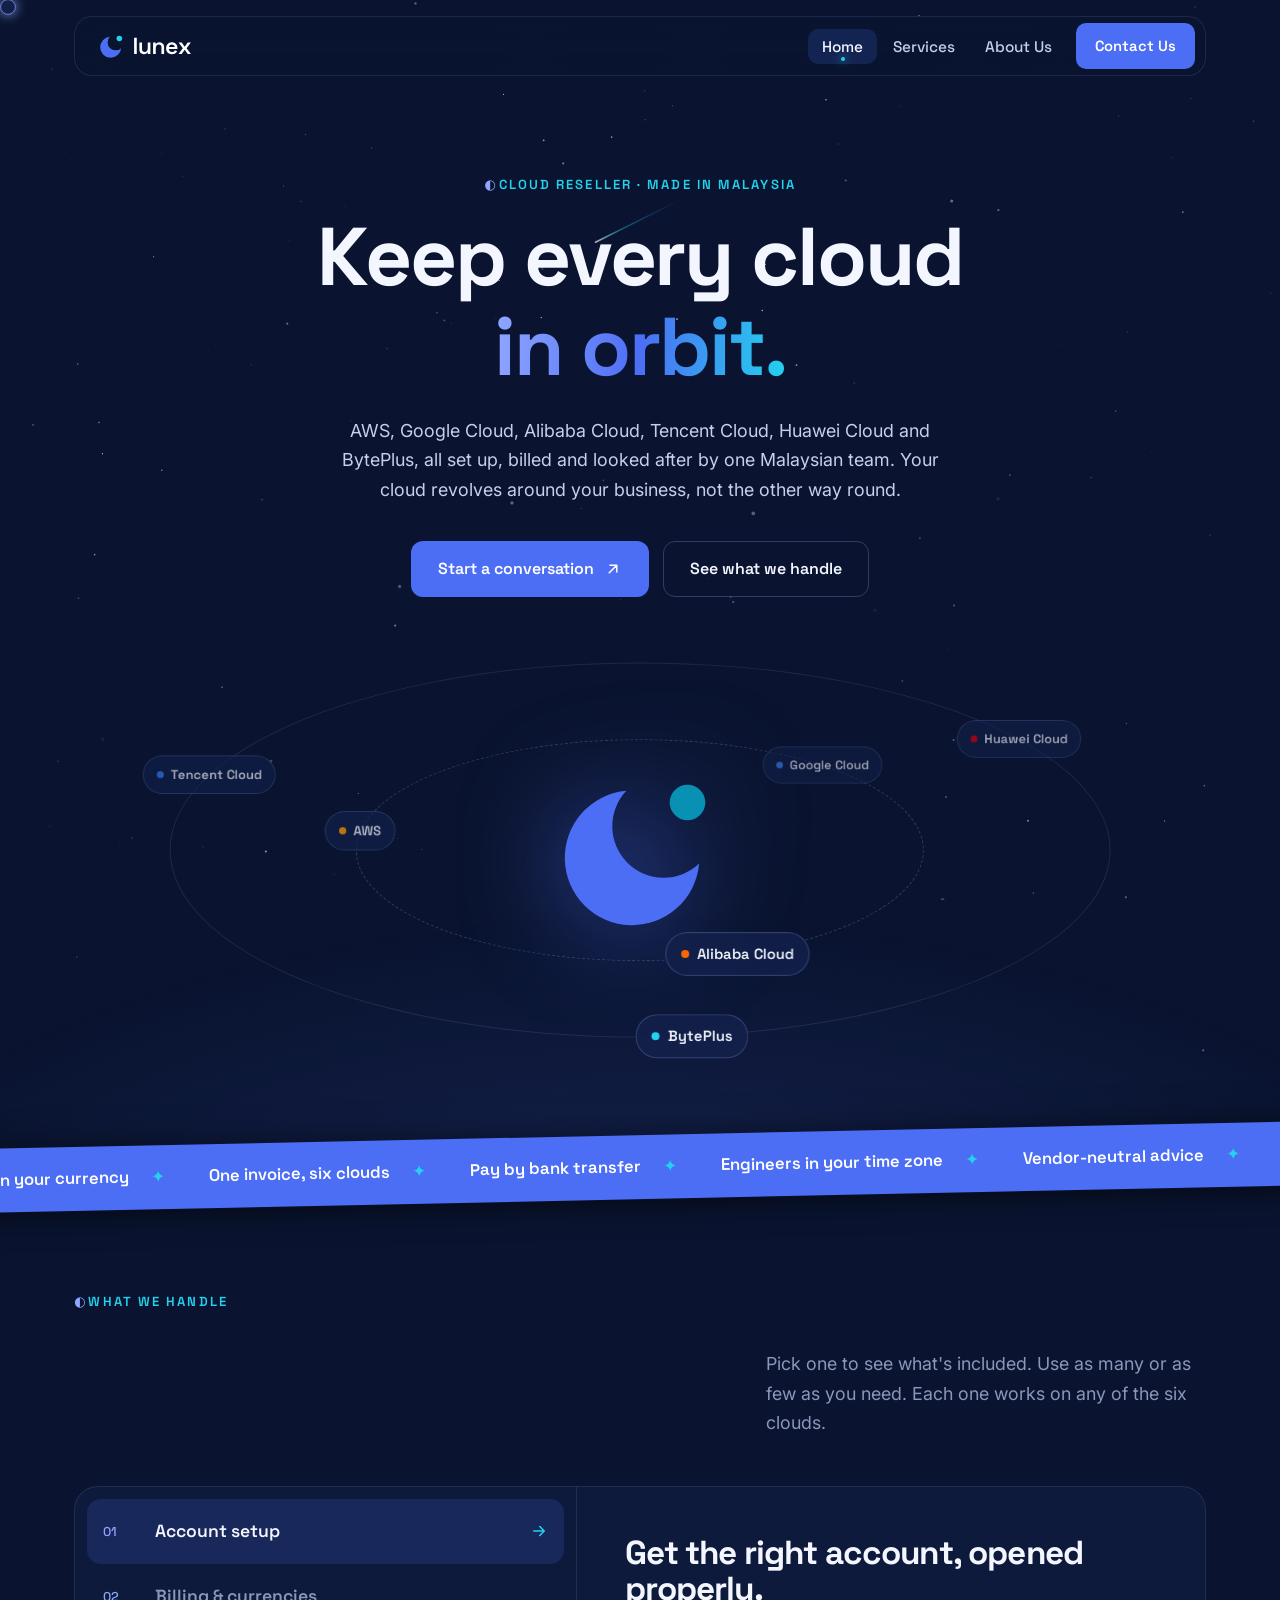
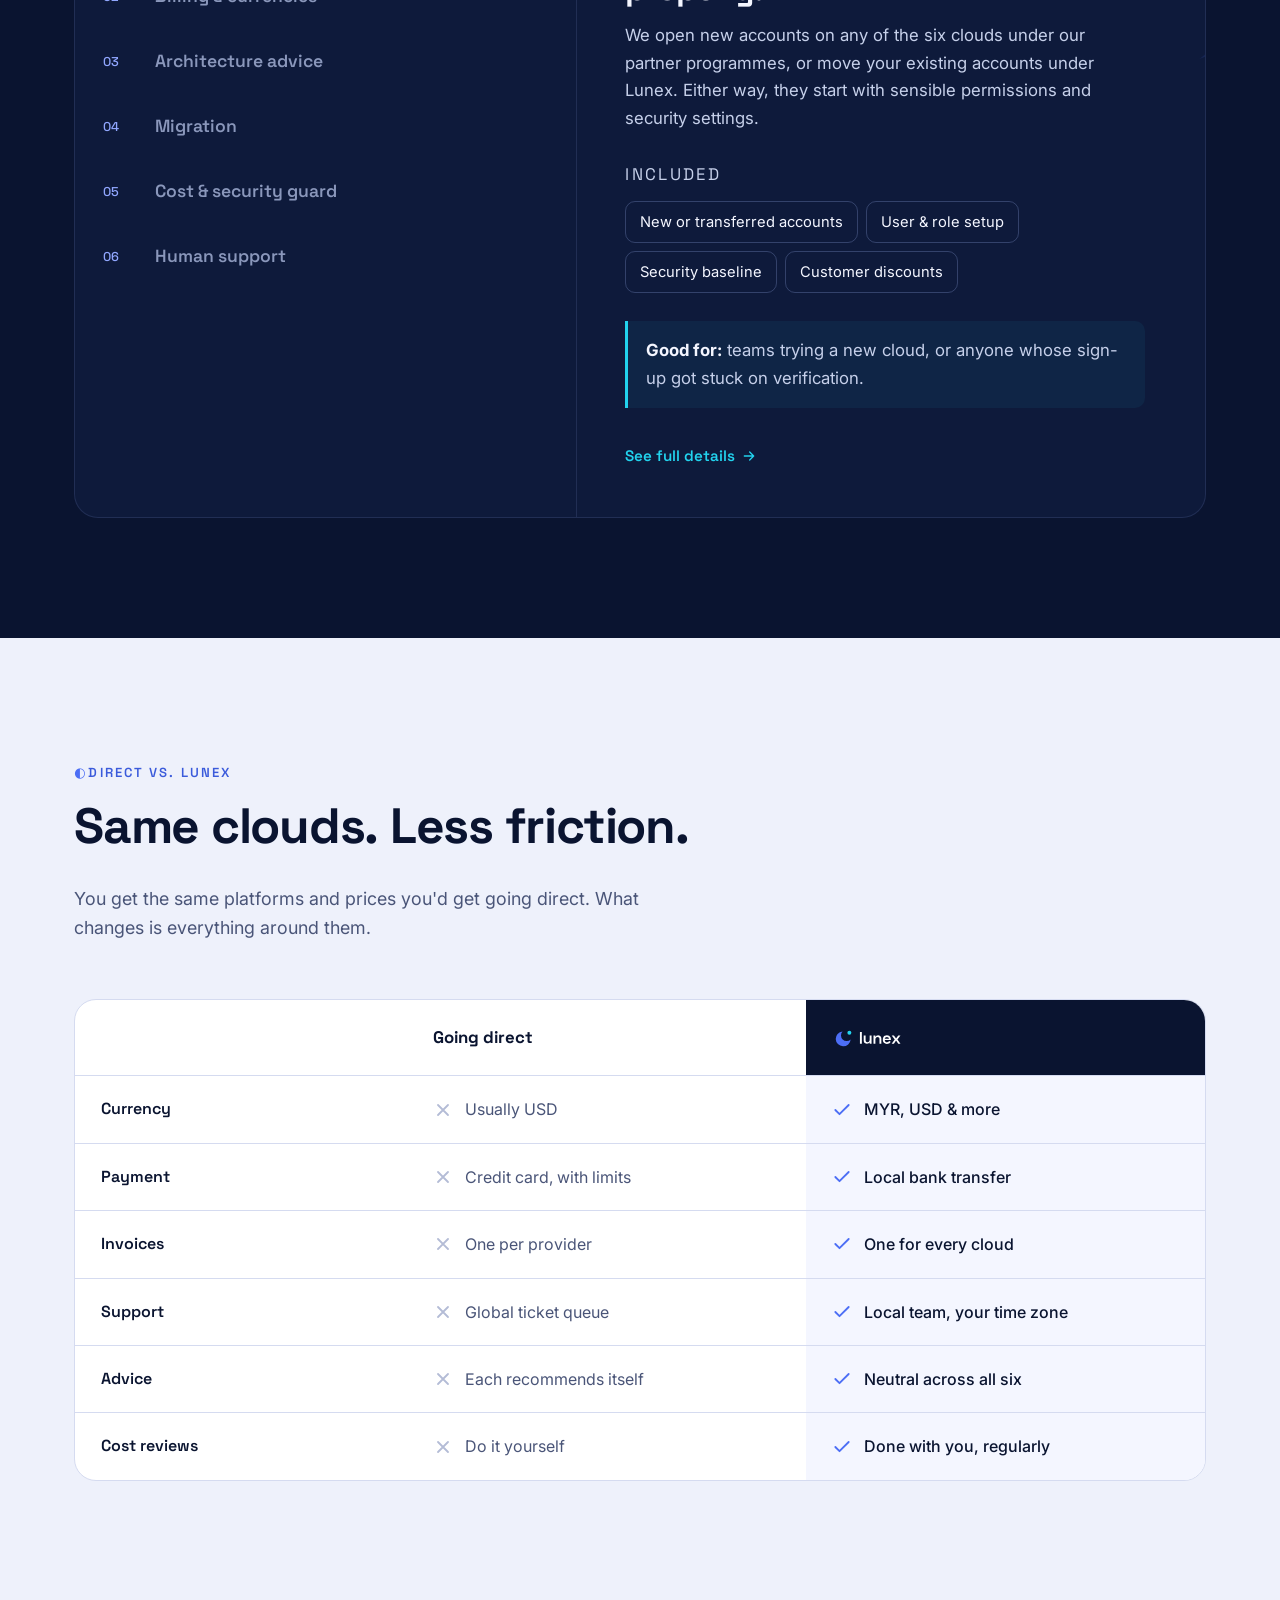
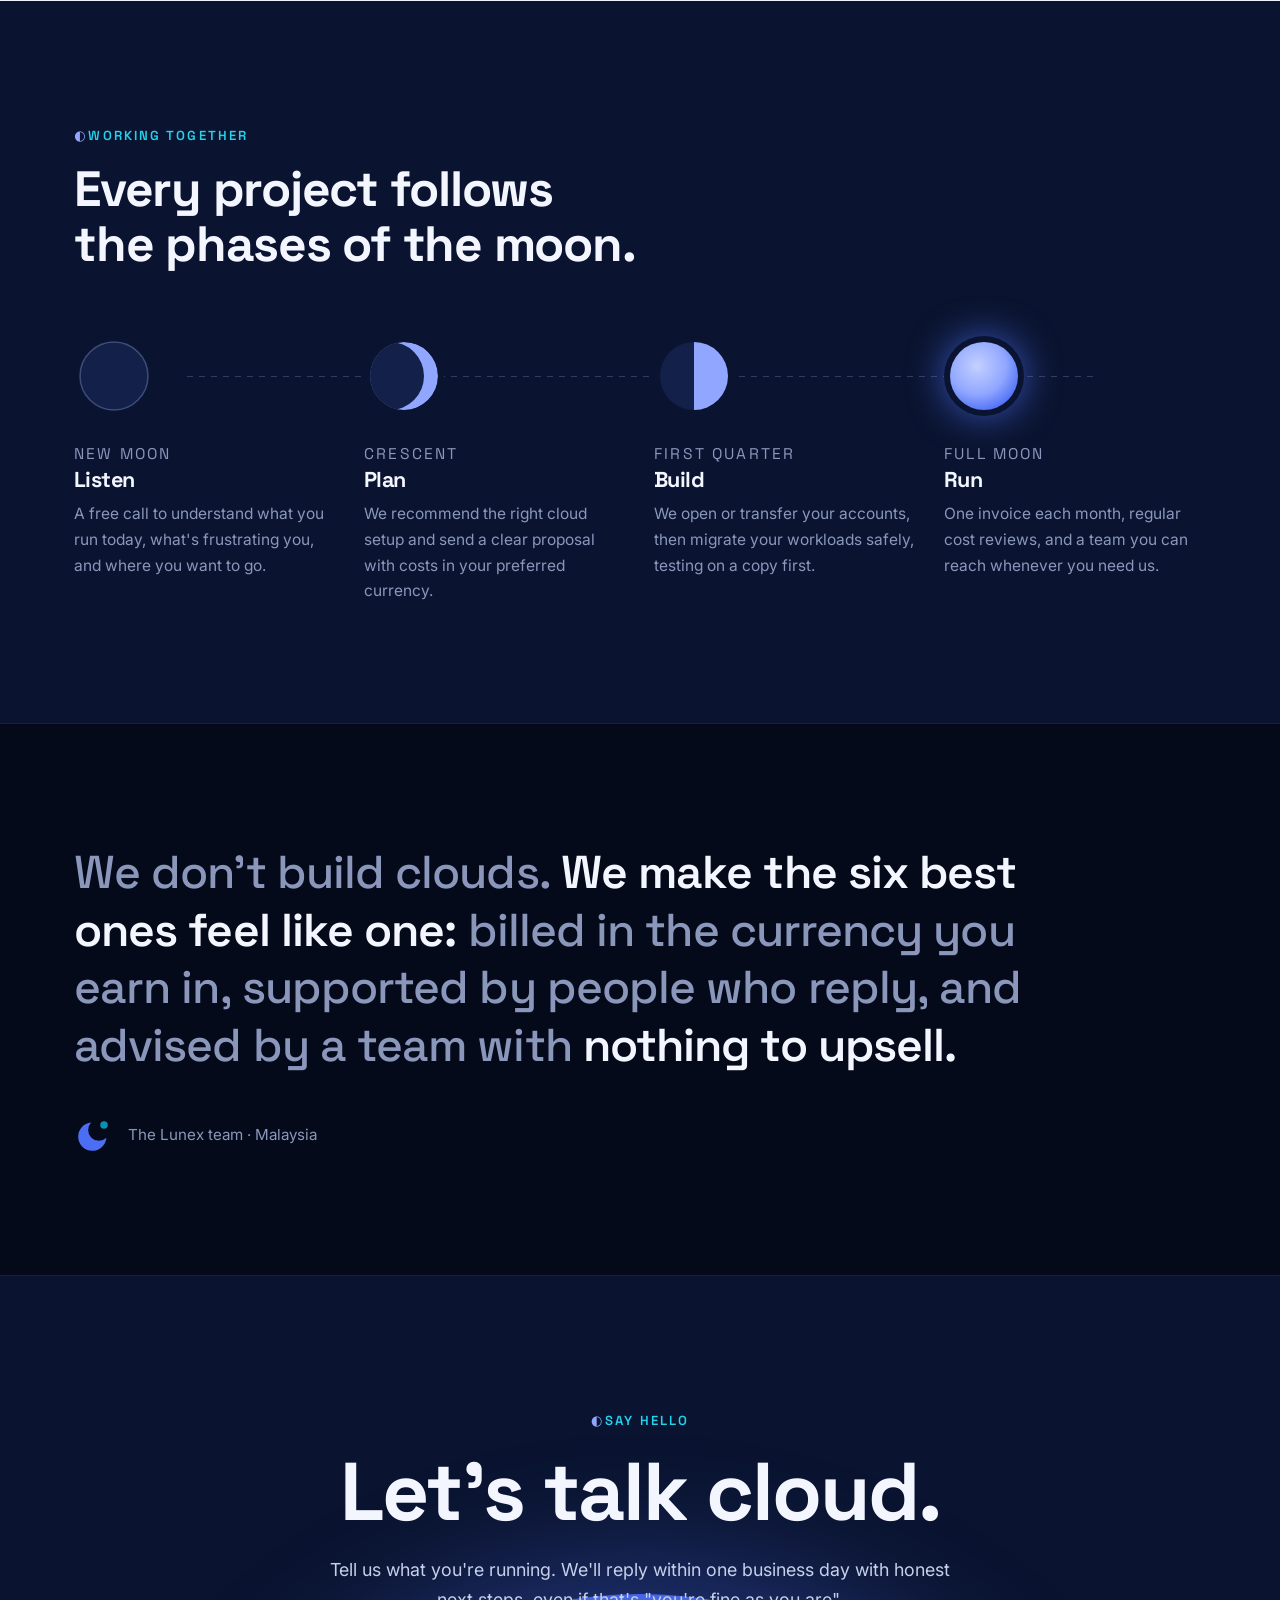
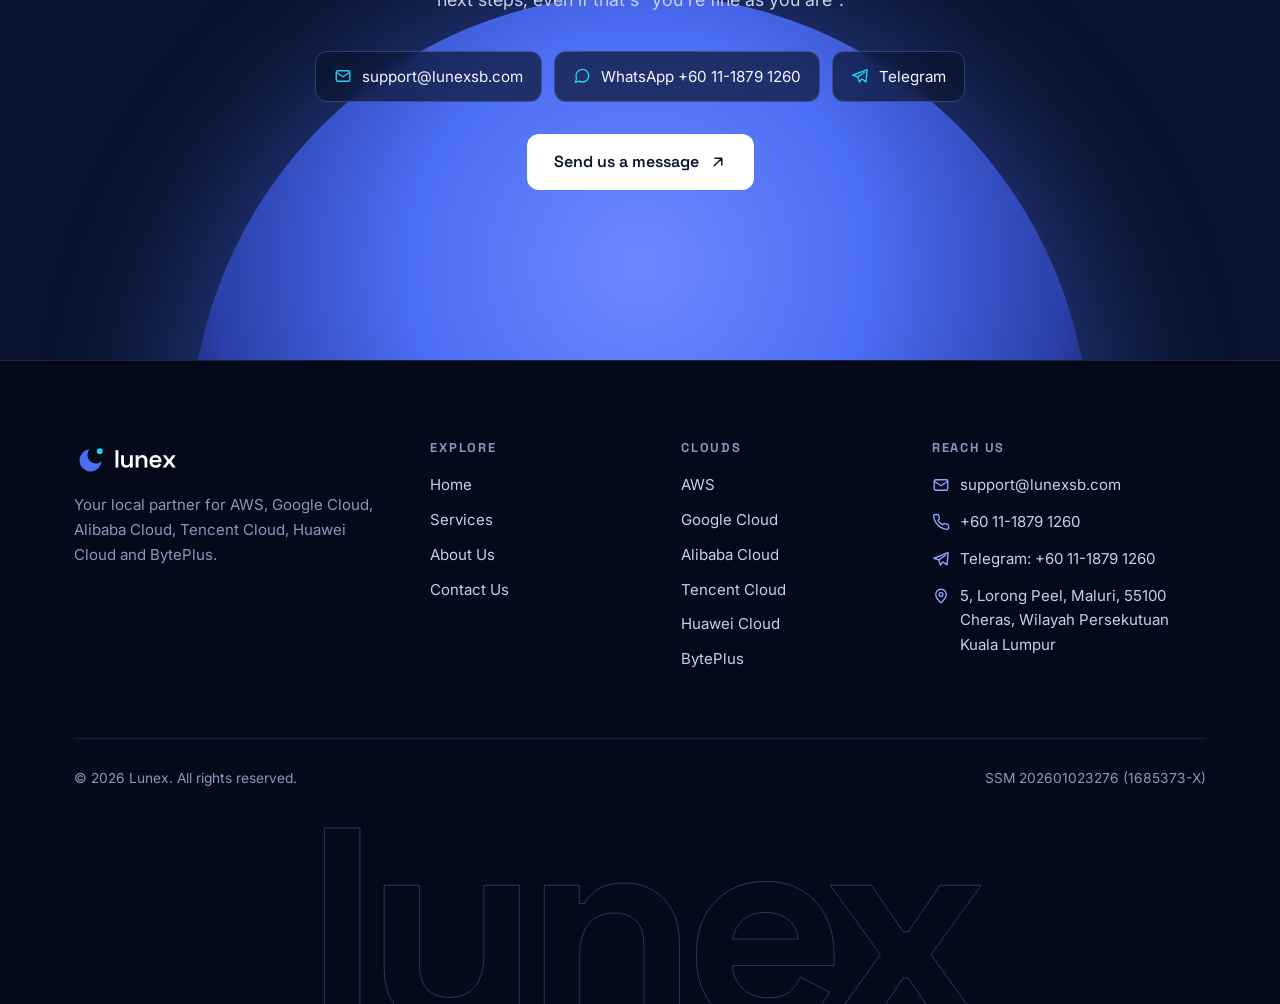
==== index.html @ 45175caf "Contact: combine WhatsApp and Telegram into one card with a chooser menu" ====
<!DOCTYPE html>
<html lang="en">
<head>
  <meta charset="UTF-8">
  <meta name="viewport" content="width=device-width, initial-scale=1">
  <title>Lunex | Your Local Multi-Cloud Partner in Malaysia</title>
  <meta name="description" content="Lunex is a Malaysia-based cloud reseller for AWS, Google Cloud, Alibaba Cloud, Tencent Cloud, Huawei Cloud and BytePlus. Flexible multi-currency billing, local support and advice without a sales agenda.">
  <meta name="theme-color" content="#0a1430">
  <meta property="og:title" content="Lunex | Keep every cloud in orbit">
  <meta property="og:description" content="Accounts, multi-currency billing, migration and support for six cloud platforms, from one Malaysian team.">
  <meta property="og:image" content="assets/img/lunex-icon-512.png">
  <link rel="icon" href="assets/img/favicon.svg" type="image/svg+xml">
  <link rel="icon" href="assets/img/favicon-32.png" sizes="32x32" type="image/png">
  <link rel="apple-touch-icon" href="assets/img/apple-touch-icon.png">
  <link rel="preconnect" href="https://fonts.googleapis.com">
  <link rel="preconnect" href="https://fonts.gstatic.com" crossorigin>
  <link href="https://fonts.googleapis.com/css2?family=Inter:wght@400;500;600&family=Space+Grotesk:wght@500;600;700&display=swap" rel="stylesheet">
  <link rel="stylesheet" href="css/style.css?v=4">
  <script>(function(d){try{if(!matchMedia("(prefers-reduced-motion: reduce)").matches){var s=sessionStorage;if(s.getItem("lx-trans"))d.classList.add("page-entering");else if(!s.getItem("lx-intro"))d.classList.add("intro-pending");}}catch(e){}setTimeout(function(){d.classList.remove("page-entering","intro-pending")},3000)})(document.documentElement)</script>
</head>
<body>
  <a class="skip-link" href="#main">Skip to content</a>

  <!-- ============ Floating header ============ -->
  <header class="site-header">
    <div class="container">
      <nav class="nav" aria-label="Main">
        <a href="index.html" class="nav__logo" aria-label="Lunex home">
          <img src="assets/img/lunex-logo-white.svg" alt="Lunex" width="99" height="34">
        </a>
        <ul class="nav__menu" id="nav-menu">
          <li><a class="nav__link" href="index.html">Home</a></li>
          <li><a class="nav__link" href="services.html">Services</a></li>
          <li><a class="nav__link" href="about.html">About Us</a></li>
          <li class="nav__cta"><a class="btn btn--primary btn--sm" href="contact.html">Contact Us</a></li>
        </ul>
        <button class="nav__toggle" type="button" aria-label="Open menu" aria-expanded="false" aria-controls="nav-menu">
          <span></span><span></span><span></span>
        </button>
      </nav>
    </div>
  </header>

  <main id="main">
    <!-- ============ Hero ============ -->
    <section class="hero">
      <div class="container">
        <p class="kicker reveal">Cloud reseller · Made in Malaysia</p>
        <h1 class="h-xl reveal d1">Keep every cloud<br><em class="glow-text">in orbit.</em></h1>
        <p class="lead reveal d2">
          AWS, Google Cloud, Alibaba Cloud, Tencent Cloud, Huawei Cloud and BytePlus, all
          set up, billed and looked after by one Malaysian team. Your cloud revolves around
          your business, not the other way round.
        </p>
        <div class="hero__actions reveal d3">
          <a class="btn btn--primary" href="contact.html">
            Start a conversation
            <svg viewBox="0 0 24 24" fill="none" stroke="currentColor" stroke-width="2" stroke-linecap="round" stroke-linejoin="round" aria-hidden="true"><path d="M7 17 17 7M8 7h9v9"/></svg>
          </a>
          <a class="btn btn--line" href="#handle">See what we handle</a>
        </div>

        <!-- Orbit: the six clouds circling Lunex -->
        <nav class="orbit reveal d2" data-orbit aria-label="The six cloud platforms Lunex supports">
          <div class="orbit__ring orbit__ring--outer" aria-hidden="true"></div>
          <div class="orbit__ring orbit__ring--inner" aria-hidden="true"></div>
          <div class="orbit__moon" aria-hidden="true"><img src="assets/img/lunex-icon.svg" alt=""></div>
          <a class="sat" href="services.html#aws" data-ring="inner" data-angle="180"><i class="c-aws"></i>AWS</a>
          <a class="sat" href="services.html#google-cloud" data-ring="inner" data-angle="300"><i class="c-gcp"></i>Google Cloud</a>
          <a class="sat" href="services.html#alibaba-cloud" data-ring="inner" data-angle="60"><i class="c-ali"></i>Alibaba Cloud</a>
          <a class="sat" href="services.html#tencent-cloud" data-ring="outer" data-angle="210"><i class="c-tencent"></i>Tencent Cloud</a>
          <a class="sat" href="services.html#huawei-cloud" data-ring="outer" data-angle="330"><i class="c-huawei"></i>Huawei Cloud</a>
          <a class="sat" href="services.html#byteplus" data-ring="outer" data-angle="90"><i class="c-byteplus"></i>BytePlus</a>
        </nav>
      </div>

    </section>

    <!-- Ribbon: sits on the seam between the hero and the next section -->
    <div class="ribbon-seam">
      <div class="ribbon" aria-label="Lunex highlights">
        <div class="ribbon__track">
          <span>Pay in your currency</span><span>One invoice, six clouds</span><span>Pay by bank transfer</span><span>Engineers in your time zone</span><span>Vendor-neutral advice</span><span>No credit-card limits</span>
          <span aria-hidden="true">Pay in your currency</span><span aria-hidden="true">One invoice, six clouds</span><span aria-hidden="true">Pay by bank transfer</span><span aria-hidden="true">Engineers in your time zone</span><span aria-hidden="true">Vendor-neutral advice</span><span aria-hidden="true">No credit-card limits</span>
        </div>
      </div>
    </div>

    <!-- ============ Mission control (services) ============ -->
    <section class="section" id="handle">
      <div class="container">
        <div class="mc__head">
          <div>
            <p class="kicker">What we handle</p>
            <h2 class="h-lg" style="margin:0">Six jobs you can<br>take off your list.</h2>
          </div>
          <p class="lead">Pick one to see what's included. Use as many or as few as you need. Each one works on any of the six clouds.</p>
        </div>

        <div class="mc reveal" data-tabs>
          <div class="mc__tabs" role="tablist" aria-label="Lunex services" aria-orientation="vertical">
            <button class="mc__tab" role="tab" id="tab-account" aria-controls="panel-account" aria-selected="true" tabindex="0"><small>01</small>Account setup<svg viewBox="0 0 24 24" fill="none" stroke="currentColor" stroke-width="2" stroke-linecap="round" stroke-linejoin="round" aria-hidden="true"><path d="M5 12h14M13 6l6 6-6 6"/></svg></button>
            <button class="mc__tab" role="tab" id="tab-billing" aria-controls="panel-billing" aria-selected="false" tabindex="-1"><small>02</small>Billing &amp; currencies<svg viewBox="0 0 24 24" fill="none" stroke="currentColor" stroke-width="2" stroke-linecap="round" stroke-linejoin="round" aria-hidden="true"><path d="M5 12h14M13 6l6 6-6 6"/></svg></button>
            <button class="mc__tab" role="tab" id="tab-consult" aria-controls="panel-consult" aria-selected="false" tabindex="-1"><small>03</small>Architecture advice<svg viewBox="0 0 24 24" fill="none" stroke="currentColor" stroke-width="2" stroke-linecap="round" stroke-linejoin="round" aria-hidden="true"><path d="M5 12h14M13 6l6 6-6 6"/></svg></button>
            <button class="mc__tab" role="tab" id="tab-migrate" aria-controls="panel-migrate" aria-selected="false" tabindex="-1"><small>04</small>Migration<svg viewBox="0 0 24 24" fill="none" stroke="currentColor" stroke-width="2" stroke-linecap="round" stroke-linejoin="round" aria-hidden="true"><path d="M5 12h14M13 6l6 6-6 6"/></svg></button>
            <button class="mc__tab" role="tab" id="tab-guard" aria-controls="panel-guard" aria-selected="false" tabindex="-1"><small>05</small>Cost &amp; security guard<svg viewBox="0 0 24 24" fill="none" stroke="currentColor" stroke-width="2" stroke-linecap="round" stroke-linejoin="round" aria-hidden="true"><path d="M5 12h14M13 6l6 6-6 6"/></svg></button>
            <button class="mc__tab" role="tab" id="tab-support" aria-controls="panel-support" aria-selected="false" tabindex="-1"><small>06</small>Human support<svg viewBox="0 0 24 24" fill="none" stroke="currentColor" stroke-width="2" stroke-linecap="round" stroke-linejoin="round" aria-hidden="true"><path d="M5 12h14M13 6l6 6-6 6"/></svg></button>
          </div>

          <div class="mc__panel" role="tabpanel" id="panel-account" aria-labelledby="tab-account" tabindex="0">
            <h3>Get the right account, opened properly.</h3>
            <p>We open new accounts on any of the six clouds under our partner programmes, or move your existing accounts under Lunex. Either way, they start with sensible permissions and security settings.</p>
            <p class="mc__label">Included</p>
            <ul class="mc__chips"><li>New or transferred accounts</li><li>User &amp; role setup</li><li>Security baseline</li><li>Customer discounts</li></ul>
            <p class="mc__fit"><strong>Good for:</strong> teams trying a new cloud, or anyone whose sign-up got stuck on verification.</p>
            <a class="inline-link" href="services.html#account">See full details <svg viewBox="0 0 24 24" fill="none" stroke="currentColor" stroke-width="2" stroke-linecap="round" stroke-linejoin="round" aria-hidden="true"><path d="M5 12h14M13 6l6 6-6 6"/></svg></a>
          </div>
          <div class="mc__panel" role="tabpanel" id="panel-billing" aria-labelledby="tab-billing" tabindex="0" hidden>
            <h3>One bill. Your currency. Paid your way.</h3>
            <p>Usage from every cloud you use is combined into one monthly invoice. Settle it in Ringgit, US dollars or another currency we support, by bank transfer. No credit-card limits stopping your servers.</p>
            <p class="mc__label">Included</p>
            <ul class="mc__chips"><li>One consolidated invoice</li><li>Multi-currency settlement</li><li>Bank transfer &amp; top-up</li><li>Monthly spend report</li><li>Budget alerts</li></ul>
            <p class="mc__fit"><strong>Good for:</strong> finance teams that need proper local invoices and one place to see cloud spend.</p>
            <a class="inline-link" href="services.html#billing">See full details <svg viewBox="0 0 24 24" fill="none" stroke="currentColor" stroke-width="2" stroke-linecap="round" stroke-linejoin="round" aria-hidden="true"><path d="M5 12h14M13 6l6 6-6 6"/></svg></a>
          </div>
          <div class="mc__panel" role="tabpanel" id="panel-consult" aria-labelledby="tab-consult" tabindex="0" hidden>
            <h3>Choose with facts, not sales pitches.</h3>
            <p>We work with all six providers, so we have no reason to push one. Tell us about your workload, users and budget, and we'll design a setup that fits, even if that means mixing clouds.</p>
            <p class="mc__label">Included</p>
            <ul class="mc__chips"><li>Workload review</li><li>Cloud &amp; region comparison</li><li>Architecture diagram</li><li>Cost estimate</li></ul>
            <p class="mc__fit"><strong>Good for:</strong> new products, expansions into new markets, or "are we on the right cloud?" questions.</p>
            <a class="inline-link" href="services.html#consulting">See full details <svg viewBox="0 0 24 24" fill="none" stroke="currentColor" stroke-width="2" stroke-linecap="round" stroke-linejoin="round" aria-hidden="true"><path d="M5 12h14M13 6l6 6-6 6"/></svg></a>
          </div>
          <div class="mc__panel" role="tabpanel" id="panel-migrate" aria-labelledby="tab-migrate" tabindex="0" hidden>
            <h3>Move house, carefully planned.</h3>
            <p>From office servers to the cloud, or from one cloud to another. We plan the move, test it on a copy first, and switch over at a time that suits your business.</p>
            <p class="mc__label">Included</p>
            <ul class="mc__chips"><li>Migration plan</li><li>Test run</li><li>Data &amp; app transfer</li><li>Cut-over support</li></ul>
            <p class="mc__fit"><strong>Good for:</strong> companies leaving ageing hardware, or moving to a cloud that's cheaper or closer to their users.</p>
            <a class="inline-link" href="services.html#migration">See full details <svg viewBox="0 0 24 24" fill="none" stroke="currentColor" stroke-width="2" stroke-linecap="round" stroke-linejoin="round" aria-hidden="true"><path d="M5 12h14M13 6l6 6-6 6"/></svg></a>
          </div>
          <div class="mc__panel" role="tabpanel" id="panel-guard" aria-labelledby="tab-guard" tabindex="0" hidden>
            <h3>No surprise bills. No open doors.</h3>
            <p>We review your accounts regularly for wasted spend and common security gaps, such as idle servers, public storage and missing backups, and tell you in plain language what to fix.</p>
            <p class="mc__label">Included</p>
            <ul class="mc__chips"><li>Cost review</li><li>Right-sizing tips</li><li>Security check-up</li><li>Backup review</li></ul>
            <p class="mc__fit"><strong>Good for:</strong> businesses whose cloud bill keeps growing and nobody is sure why.</p>
            <a class="inline-link" href="services.html#guard">See full details <svg viewBox="0 0 24 24" fill="none" stroke="currentColor" stroke-width="2" stroke-linecap="round" stroke-linejoin="round" aria-hidden="true"><path d="M5 12h14M13 6l6 6-6 6"/></svg></a>
          </div>
          <div class="mc__panel" role="tabpanel" id="panel-support" aria-labelledby="tab-support" tabindex="0" hidden>
            <h3>A real person who already knows your setup.</h3>
            <p>Skip the global ticket queue. Message our local team in your time zone. If the problem is on the provider's side, we escalate it for you through our partner channel.</p>
            <p class="mc__label">Included</p>
            <ul class="mc__chips"><li>Email, WhatsApp, Telegram &amp; more</li><li>Provider escalation</li><li>Incident help</li><li>Account manager</li></ul>
            <p class="mc__fit"><strong>Good for:</strong> small teams without a full-time cloud engineer.</p>
            <a class="inline-link" href="services.html#support">See full details <svg viewBox="0 0 24 24" fill="none" stroke="currentColor" stroke-width="2" stroke-linecap="round" stroke-linejoin="round" aria-hidden="true"><path d="M5 12h14M13 6l6 6-6 6"/></svg></a>
          </div>
        </div>
      </div>
    </section>

    <!-- ============ Comparison (light) ============ -->
    <section class="section paper">
      <div class="container">
        <p class="kicker">Direct vs. Lunex</p>
        <h2 class="h-lg">Same clouds. Less friction.</h2>
        <p class="lead">You get the same platforms and prices you'd get going direct. What changes is everything around them.</p>

        <div class="compare reveal" role="table" aria-label="Buying cloud directly compared with buying through Lunex">
          <div class="compare__row compare__row--head" role="row">
            <div class="compare__topic" role="columnheader"></div>
            <div role="columnheader">Going direct</div>
            <div class="us" role="columnheader"><img src="assets/img/lunex-logo-white.svg" alt="With Lunex" width="70" height="24"></div>
          </div>
          <div class="compare__row" role="row">
            <div class="compare__topic" role="rowheader">Currency</div>
            <div class="no" role="cell"><svg viewBox="0 0 24 24" fill="none" stroke="currentColor" stroke-width="2.2" stroke-linecap="round" aria-hidden="true"><path d="M18 6 6 18M6 6l12 12"/></svg>Usually USD</div>
            <div class="us" role="cell"><svg viewBox="0 0 24 24" fill="none" stroke="currentColor" stroke-width="2.2" stroke-linecap="round" stroke-linejoin="round" aria-hidden="true"><path d="M20 6 9 17l-5-5"/></svg>MYR, USD &amp; more</div>
          </div>
          <div class="compare__row" role="row">
            <div class="compare__topic" role="rowheader">Payment</div>
            <div class="no" role="cell"><svg viewBox="0 0 24 24" fill="none" stroke="currentColor" stroke-width="2.2" stroke-linecap="round" aria-hidden="true"><path d="M18 6 6 18M6 6l12 12"/></svg>Credit card, with limits</div>
            <div class="us" role="cell"><svg viewBox="0 0 24 24" fill="none" stroke="currentColor" stroke-width="2.2" stroke-linecap="round" stroke-linejoin="round" aria-hidden="true"><path d="M20 6 9 17l-5-5"/></svg>Local bank transfer</div>
          </div>
          <div class="compare__row" role="row">
            <div class="compare__topic" role="rowheader">Invoices</div>
            <div class="no" role="cell"><svg viewBox="0 0 24 24" fill="none" stroke="currentColor" stroke-width="2.2" stroke-linecap="round" aria-hidden="true"><path d="M18 6 6 18M6 6l12 12"/></svg>One per provider</div>
            <div class="us" role="cell"><svg viewBox="0 0 24 24" fill="none" stroke="currentColor" stroke-width="2.2" stroke-linecap="round" stroke-linejoin="round" aria-hidden="true"><path d="M20 6 9 17l-5-5"/></svg>One for every cloud</div>
          </div>
          <div class="compare__row" role="row">
            <div class="compare__topic" role="rowheader">Support</div>
            <div class="no" role="cell"><svg viewBox="0 0 24 24" fill="none" stroke="currentColor" stroke-width="2.2" stroke-linecap="round" aria-hidden="true"><path d="M18 6 6 18M6 6l12 12"/></svg>Global ticket queue</div>
            <div class="us" role="cell"><svg viewBox="0 0 24 24" fill="none" stroke="currentColor" stroke-width="2.2" stroke-linecap="round" stroke-linejoin="round" aria-hidden="true"><path d="M20 6 9 17l-5-5"/></svg>Local team, your time zone</div>
          </div>
          <div class="compare__row" role="row">
            <div class="compare__topic" role="rowheader">Advice</div>
            <div class="no" role="cell"><svg viewBox="0 0 24 24" fill="none" stroke="currentColor" stroke-width="2.2" stroke-linecap="round" aria-hidden="true"><path d="M18 6 6 18M6 6l12 12"/></svg>Each recommends itself</div>
            <div class="us" role="cell"><svg viewBox="0 0 24 24" fill="none" stroke="currentColor" stroke-width="2.2" stroke-linecap="round" stroke-linejoin="round" aria-hidden="true"><path d="M20 6 9 17l-5-5"/></svg>Neutral across all six</div>
          </div>
          <div class="compare__row" role="row">
            <div class="compare__topic" role="rowheader">Cost reviews</div>
            <div class="no" role="cell"><svg viewBox="0 0 24 24" fill="none" stroke="currentColor" stroke-width="2.2" stroke-linecap="round" aria-hidden="true"><path d="M18 6 6 18M6 6l12 12"/></svg>Do it yourself</div>
            <div class="us" role="cell"><svg viewBox="0 0 24 24" fill="none" stroke="currentColor" stroke-width="2.2" stroke-linecap="round" stroke-linejoin="round" aria-hidden="true"><path d="M20 6 9 17l-5-5"/></svg>Done with you, regularly</div>
          </div>
        </div>
      </div>
    </section>

    <!-- ============ Moon-phase process ============ -->
    <section class="section">
      <div class="container">
        <p class="kicker">Working together</p>
        <h2 class="h-lg">Every project follows<br>the phases of the moon.</h2>

        <ol class="phases">
          <li class="phase reveal">
            <svg class="phase__moon" viewBox="0 0 80 80" aria-hidden="true"><circle cx="40" cy="40" r="34" fill="#13214a" stroke="rgba(148,170,230,.35)" stroke-width="1.5"/></svg>
            <p class="phase__name">New moon</p>
            <h3>Listen</h3>
            <p>A free call to understand what you run today, what's frustrating you, and where you want to go.</p>
          </li>
          <li class="phase reveal d1">
            <svg class="phase__moon" viewBox="0 0 80 80" aria-hidden="true">
              <defs><clipPath id="ph2"><circle cx="40" cy="40" r="34"/></clipPath></defs>
              <circle cx="40" cy="40" r="34" fill="#13214a"/>
              <g clip-path="url(#ph2)"><circle cx="40" cy="40" r="34" fill="#91a7ff"/><circle cx="26" cy="40" r="34" fill="#13214a"/></g>
            </svg>
            <p class="phase__name">Crescent</p>
            <h3>Plan</h3>
            <p>We recommend the right cloud setup and send a clear proposal with costs in your preferred currency.</p>
          </li>
          <li class="phase reveal d2">
            <svg class="phase__moon" viewBox="0 0 80 80" aria-hidden="true">
              <circle cx="40" cy="40" r="34" fill="#13214a"/>
              <path d="M40 6a34 34 0 0 1 0 68Z" fill="#91a7ff"/>
            </svg>
            <p class="phase__name">First quarter</p>
            <h3>Build</h3>
            <p>We open or transfer your accounts, then migrate your workloads safely, testing on a copy first.</p>
          </li>
          <li class="phase reveal d3">
            <svg class="phase__moon" viewBox="0 0 80 80" aria-hidden="true" style="filter:drop-shadow(0 0 18px rgba(76,110,245,.7))">
              <defs><radialGradient id="ph4" cx="40%" cy="35%" r="70%"><stop offset="0" stop-color="#c3d0ff"/><stop offset=".6" stop-color="#91a7ff"/><stop offset="1" stop-color="#4c6ef5"/></radialGradient></defs>
              <circle cx="40" cy="40" r="34" fill="url(#ph4)"/>
            </svg>
            <p class="phase__name">Full moon</p>
            <h3>Run</h3>
            <p>One invoice each month, regular cost reviews, and a team you can reach whenever you need us.</p>
          </li>
        </ol>
      </div>
    </section>

    <!-- ============ Statement ============ -->
    <section class="section statement">
      <div class="container">
        <p class="reveal">
          We don't build clouds. <strong>We make the six best ones feel like one:</strong>
          billed in the currency you earn in, supported by people who reply,
          and advised by a team with <strong>nothing to upsell.</strong>
        </p>
        <div class="statement__sign reveal d1">
          <img src="assets/img/lunex-icon.svg" alt="" width="40" height="40">
          <span>The Lunex team · Malaysia</span>
        </div>
      </div>
    </section>

    <!-- ============ Moonrise contact ============ -->
    <!-- Placeholder contact details use ** for values still to be confirmed. -->
    <section class="moonrise">
      <div class="container">
        <p class="kicker reveal">Say hello</p>
        <h2 class="h-xl reveal d1">Let's talk cloud.</h2>
        <p class="lead reveal d2">Tell us what you're running. We'll reply within one business day with honest next steps, even if that's "you're fine as you are".</p>
        <div class="moonrise__contacts reveal d2">
          <a class="contact-pill" href="mailto:support@lunexsb.com?subject=Enquiry%20from%20the%20Lunex%20website"><svg viewBox="0 0 24 24" fill="none" stroke="currentColor" stroke-width="1.8" stroke-linecap="round" stroke-linejoin="round" aria-hidden="true"><rect x="3" y="5" width="18" height="14" rx="2"/><path d="m3 7 9 6 9-6"/></svg>support@lunexsb.com</a>
          <a class="contact-pill" href="https://wa.me/601118791260" target="_blank" rel="noopener"><svg viewBox="0 0 24 24" fill="none" stroke="currentColor" stroke-width="1.8" stroke-linecap="round" stroke-linejoin="round" aria-hidden="true"><path d="M21 11.5a8.4 8.4 0 0 1-12.6 7.3L3 20.5l1.8-5.2A8.5 8.5 0 1 1 21 11.5Z"/></svg>WhatsApp +60 11-1879 1260</a>
          <a class="contact-pill" href="https://t.me/+601118791260" target="_blank" rel="noopener"><svg viewBox="0 0 24 24" fill="none" stroke="currentColor" stroke-width="1.8" stroke-linecap="round" stroke-linejoin="round" aria-hidden="true"><path d="M21.5 3.5 2.5 11l6.5 2.2 2.2 6.8 3.3-4.2 5.5 4 1.5-16.3Z"/><path d="M9 13.2 18 7"/></svg>Telegram</a>
        </div>
        <div class="reveal d3">
          <a class="btn btn--light" href="contact.html">
            Send us a message
            <svg viewBox="0 0 24 24" fill="none" stroke="currentColor" stroke-width="2" stroke-linecap="round" stroke-linejoin="round" aria-hidden="true"><path d="M7 17 17 7M8 7h9v9"/></svg>
          </a>
        </div>
      </div>
    </section>
  </main>

  <!-- ============ Footer ============ -->
  <footer class="site-footer">
    <div class="container">
      <div class="footer__grid">
        <div class="footer__brand">
          <img src="assets/img/lunex-logo-white.svg" alt="Lunex" width="104" height="36">
          <p>Your local partner for AWS, Google Cloud, Alibaba Cloud, Tencent Cloud, Huawei Cloud and BytePlus.</p>
        </div>
        <div>
          <h4>Explore</h4>
          <ul class="footer__links">
            <li><a href="index.html">Home</a></li>
            <li><a href="services.html">Services</a></li>
            <li><a href="about.html">About Us</a></li>
            <li><a href="contact.html">Contact Us</a></li>
          </ul>
        </div>
        <div>
          <h4>Clouds</h4>
          <ul class="footer__links">
            <li><a href="services.html#aws">AWS</a></li>
            <li><a href="services.html#google-cloud">Google Cloud</a></li>
            <li><a href="services.html#alibaba-cloud">Alibaba Cloud</a></li>
            <li><a href="services.html#tencent-cloud">Tencent Cloud</a></li>
            <li><a href="services.html#huawei-cloud">Huawei Cloud</a></li>
            <li><a href="services.html#byteplus">BytePlus</a></li>
          </ul>
        </div>
        <div>
          <h4>Reach us</h4>
          <ul class="footer__contact">
            <li><svg viewBox="0 0 24 24" fill="none" stroke="currentColor" stroke-width="1.8" stroke-linecap="round" stroke-linejoin="round" aria-hidden="true"><rect x="3" y="5" width="18" height="14" rx="2"/><path d="m3 7 9 6 9-6"/></svg><a href="mailto:support@lunexsb.com?subject=Enquiry%20from%20the%20Lunex%20website">support@lunexsb.com</a></li>
            <li><svg viewBox="0 0 24 24" fill="none" stroke="currentColor" stroke-width="1.8" stroke-linecap="round" stroke-linejoin="round" aria-hidden="true"><path d="M22 16.9v3a2 2 0 0 1-2.2 2 19.8 19.8 0 0 1-8.6-3.1 19.5 19.5 0 0 1-6-6A19.8 19.8 0 0 1 2.1 4.2 2 2 0 0 1 4.1 2h3a2 2 0 0 1 2 1.7c.1.9.4 1.8.7 2.7a2 2 0 0 1-.5 2.1L8 9.8a16 16 0 0 0 6 6l1.3-1.3a2 2 0 0 1 2.1-.4c.9.3 1.8.6 2.7.7a2 2 0 0 1 1.7 2Z"/></svg><a href="tel:+601118791260">+60 11-1879 1260</a></li>
            <li><svg viewBox="0 0 24 24" fill="none" stroke="currentColor" stroke-width="1.8" stroke-linecap="round" stroke-linejoin="round" aria-hidden="true"><path d="M21.5 3.5 2.5 11l6.5 2.2 2.2 6.8 3.3-4.2 5.5 4 1.5-16.3Z"/><path d="M9 13.2 18 7"/></svg><a href="https://t.me/+601118791260" target="_blank" rel="noopener">Telegram: +60 11-1879 1260</a></li>
            <li><svg viewBox="0 0 24 24" fill="none" stroke="currentColor" stroke-width="1.8" stroke-linecap="round" stroke-linejoin="round" aria-hidden="true"><path d="M12 21s-7-6.2-7-11a7 7 0 0 1 14 0c0 4.8-7 11-7 11Z"/><circle cx="12" cy="10" r="2.5"/></svg><a href="https://www.google.com/maps/search/?api=1&amp;query=5%2C%20Lorong%20Peel%2C%20Maluri%2C%2055100%20Cheras%2C%20Kuala%20Lumpur%2C%20Malaysia" target="_blank" rel="noopener">5, Lorong Peel, Maluri, 55100 Cheras, Wilayah Persekutuan Kuala Lumpur</a></li>
          </ul>
        </div>
      </div>
      <div class="footer__bottom">
        <span>&copy; <span data-year>2026</span> Lunex. All rights reserved.</span>
        <span>SSM 202601023276 (1685373-X)</span>
      </div>
    </div>
    <div class="footer__word" aria-hidden="true">lunex</div>
  </footer>

  <script src="js/main.js?v=4"></script>
</body>
</html>
---- css/style.css ----
/* ==========================================================================
   Lunex — shared stylesheet  ·  "Orbit" design direction
   Brand: deep navy, blue accent (#4C6EF5), small cyan highlight (#22D3EE)
   Fonts: Space Grotesk (headings / wordmark), Inter (body)
   ========================================================================== */

:root {
  --navy-950: #050a1a;
  --navy-900: #0a1430;
  --navy-850: #0e1a3b;
  --navy-800: #13214a;
  --navy-700: #1c2d5e;
  --line: rgba(148, 170, 230, 0.14);
  --line-strong: rgba(148, 170, 230, 0.28);

  --blue: #4c6ef5;
  --blue-600: #3b5bdb;
  --blue-300: #91a7ff;
  --cyan: #22d3ee;

  --text: #c6d0ea;
  --text-muted: #8a97bb;
  --heading: #f4f6ff;

  /* light "paper" section */
  --paper: #eef1fb;
  --paper-line: #d5dbf0;
  --ink: #0a1430;
  --ink-muted: #4a5578;

  --success: #34d399;
  --danger: #f87171;

  --font-head: "Space Grotesk", system-ui, sans-serif;
  --font-body: "Inter", system-ui, -apple-system, "Segoe UI", sans-serif;

  --container: 1180px;
  --radius: 18px;
  --header-h: 88px;
}

/* ---------- Reset ---------- */
*, *::before, *::after { box-sizing: border-box; }
html { scroll-behavior: smooth; scroll-padding-top: var(--header-h); }
body {
  margin: 0; font-family: var(--font-body); font-size: 16px; line-height: 1.65;
  color: var(--text); background: var(--navy-900);
  -webkit-font-smoothing: antialiased; overflow-x: hidden;
}
img, svg { display: block; max-width: 100%; }
a { color: inherit; text-decoration: none; }
button, input, select, textarea { font: inherit; color: inherit; }
h1, h2, h3, h4 {
  font-family: var(--font-head); color: var(--heading);
  line-height: 1.1; margin: 0 0 .6em; letter-spacing: -0.025em;
}
p { margin: 0 0 1em; }
ul, ol { margin: 0; padding: 0; list-style: none; }
:focus-visible { outline: 2px solid var(--cyan); outline-offset: 3px; border-radius: 6px; }

.skip-link { position: absolute; left: -999px; top: 8px; z-index: 300; background: var(--blue); color: #fff; padding: 8px 14px; border-radius: 8px; }
.skip-link:focus { left: 16px; }

/* ---------- Helpers ---------- */
.container { width: 100%; max-width: var(--container); margin: 0 auto; padding: 0 24px; }
.section { padding: 120px 0; position: relative; }
.kicker {
  display: inline-block; font-family: var(--font-head); font-size: .82rem; font-weight: 600;
  letter-spacing: .16em; text-transform: uppercase; color: var(--cyan); margin-bottom: 16px;
}
.kicker::before { content: "◐ "; color: var(--blue-300); letter-spacing: 0; }
.h-xl { font-size: clamp(2.6rem, 6.4vw, 5.2rem); }
.h-lg { font-size: clamp(2rem, 4vw, 3.1rem); }
.lead { font-size: 1.12rem; color: var(--text-muted); max-width: 620px; }
.accent { color: var(--blue-300); font-style: normal; }
.glow-text {
  background: linear-gradient(95deg, var(--blue-300), var(--blue) 50%, var(--cyan));
  -webkit-background-clip: text; background-clip: text; color: transparent;
}

/* ---------- Buttons ---------- */
.btn {
  display: inline-flex; align-items: center; justify-content: center; gap: 10px;
  padding: 14px 26px; border-radius: 12px; border: 1px solid transparent;
  font-family: var(--font-head); font-weight: 600; font-size: 1rem; cursor: pointer;
  transition: transform .2s, background .2s, border-color .2s, color .2s; white-space: nowrap;
}
.btn svg { width: 18px; height: 18px; transition: transform .2s; }
.btn:hover svg { transform: translate(3px, -3px); }
.btn--primary { background: var(--blue); color: #fff; }
.btn--primary:hover { background: var(--blue-600); transform: translateY(-2px); }
.btn--line { border-color: var(--line-strong); color: var(--heading); background: transparent; }
.btn--line:hover { border-color: var(--cyan); color: var(--cyan); }
.btn--light { background: #fff; color: var(--ink); }
.btn--light:hover { background: var(--paper); transform: translateY(-2px); }
.btn--sm { padding: 10px 18px; font-size: .92rem; border-radius: 10px; }

/* ---------- Floating pill header ---------- */
.site-header { position: fixed; top: 16px; left: 0; right: 0; z-index: 100; pointer-events: none; }
.nav {
  pointer-events: auto; display: flex; align-items: center; justify-content: space-between; gap: 16px;
  height: 60px; padding: 0 10px 0 20px; border-radius: 18px;
  background: rgba(10, 20, 48, .55); border: 1px solid var(--line);
  backdrop-filter: blur(16px); -webkit-backdrop-filter: blur(16px);
  transition: background .3s, border-color .3s, box-shadow .3s;
}
.site-header.is-scrolled .nav { background: rgba(8, 15, 38, .88); border-color: var(--line-strong); box-shadow: 0 16px 40px -18px rgba(0,0,0,.7); }
.nav__logo img { height: 34px; width: auto; }
.nav__menu { display: flex; align-items: center; gap: 2px; }
.nav__link {
  padding: 8px 14px; border-radius: 10px; font-family: var(--font-head); font-weight: 500;
  font-size: .96rem; color: var(--text); transition: color .2s, background .2s;
}
.nav__link:hover { color: var(--heading); background: rgba(255,255,255,.05); }
.nav__link.is-active { color: var(--heading); background: rgba(76,110,245,.18); }
.nav__cta { margin-left: 8px; }
.nav__cta .btn.is-active { box-shadow: 0 0 0 2px var(--navy-900), 0 0 0 4px var(--cyan); }
.nav__toggle {
  display: none; width: 42px; height: 42px; border-radius: 10px; border: 1px solid var(--line-strong);
  background: transparent; cursor: pointer; align-items: center; justify-content: center; flex-direction: column; gap: 5px;
}
.nav__toggle span { width: 18px; height: 2px; background: var(--heading); border-radius: 2px; transition: transform .25s, opacity .25s; }
.nav__toggle[aria-expanded="true"] span:nth-child(1) { transform: translateY(7px) rotate(45deg); }
.nav__toggle[aria-expanded="true"] span:nth-child(2) { opacity: 0; }
.nav__toggle[aria-expanded="true"] span:nth-child(3) { transform: translateY(-7px) rotate(-45deg); }

/* ---------- Hero: centred headline + orbit ---------- */
.hero { position: relative; padding: 170px 0 48px; overflow: hidden; isolation: isolate; text-align: center; }
.hero::before { /* stars */
  content: ""; position: absolute; inset: 0; z-index: -2;
  background-image:
    radial-gradient(1px 1px at 12% 22%, #fff8, transparent),
    radial-gradient(1px 1px at 28% 68%, #fff6, transparent),
    radial-gradient(1.5px 1.5px at 44% 14%, #fff9, transparent),
    radial-gradient(1px 1px at 63% 40%, #fff5, transparent),
    radial-gradient(1.5px 1.5px at 78% 18%, #fff8, transparent),
    radial-gradient(1px 1px at 88% 62%, #fff6, transparent),
    radial-gradient(1px 1px at 6% 82%, #fff5, transparent),
    radial-gradient(1px 1px at 52% 88%, #fff4, transparent),
    radial-gradient(1.5px 1.5px at 94% 90%, #fff7, transparent),
    radial-gradient(1px 1px at 35% 40%, #fff4, transparent);
}
.hero::after { /* horizon glow */
  content: ""; position: absolute; left: 50%; bottom: -55%; z-index: -1;
  width: 140%; aspect-ratio: 2 / 1; transform: translateX(-50%); border-radius: 50%;
  background: radial-gradient(closest-side, rgba(76,110,245,.35), rgba(76,110,245,.08) 60%, transparent);
}
.hero h1 { margin: 0 auto 24px; max-width: 900px; }
.hero h1 em { font-style: normal; }
.hero .lead { margin: 0 auto 36px; color: var(--text); }
.hero__actions { display: flex; justify-content: center; flex-wrap: wrap; gap: 14px; }

.orbit {
  position: relative; width: 100%; max-width: 980px; margin: 40px auto 56px;
  aspect-ratio: 2.3 / 1;
}
.orbit__ring {
  position: absolute; left: 50%; top: 50%; border-radius: 50%;
  border: 1px dashed var(--line-strong); transform: translate(-50%, -50%);
}
.orbit__ring--inner { width: 58%; height: 52%; }
.orbit__ring--outer { width: 96%; height: 88%; border-style: solid; border-color: var(--line); }
.orbit__moon {
  position: absolute; left: 50%; top: 50%; z-index: 2; width: 22%; max-width: 190px;
  transform: translate(-50%, -50%); filter: drop-shadow(0 0 50px rgba(76,110,245,.6));
}
.orbit__moon img { width: 100%; height: auto; }
.sat {
  position: absolute; left: 0; top: 0; display: inline-flex; align-items: center; gap: 8px;
  padding: 9px 15px; border-radius: 999px; white-space: nowrap;
  background: rgba(19, 33, 74, .92); border: 1px solid var(--line-strong);
  font-family: var(--font-head); font-weight: 600; font-size: .92rem; color: var(--heading);
  will-change: transform;
}
.sat i { width: 8px; height: 8px; border-radius: 50%; flex: none; }
/* static fallback positions (used before JS runs / with reduced motion) */
.sat:nth-of-type(1) { transform: translate(-50%,-50%); left: 21%; top: 50%; }
.sat:nth-of-type(2) { transform: translate(-50%,-50%); left: 79%; top: 50%; }
.sat:nth-of-type(3) { transform: translate(-50%,-50%); left: 50%; top: 75%; }
.sat:nth-of-type(4) { transform: translate(-50%,-50%); left: 16%; top: 22%; }
.sat:nth-of-type(5) { transform: translate(-50%,-50%); left: 84%; top: 22%; }
.sat:nth-of-type(6) { transform: translate(-50%,-50%); left: 50%; top: 96%; }
.orbit.is-live .sat { left: 0; top: 0; }

/* cloud colour markers (neutral dots, not official logos) */
.c-aws { background: #ff9900; }
.c-gcp { background: #4285f4; }
.c-ali { background: #ff6a00; }
.c-tencent { background: #2f7cf6; }
.c-huawei { background: #e60012; }
.c-byteplus { background: #22d3ee; }

/* ---------- Marquee ribbon ---------- */
/* Zero-height strip on the boundary between two sections; the ribbon is
   centred on that line and layered above both, so neither section clips it. */
.ribbon-seam { position: relative; z-index: 20; height: 0; overflow-x: clip; overflow-y: visible; }
.ribbon {
  position: absolute; left: -60px; right: -60px; top: 0; overflow: hidden; padding: 18px 0;
  background: var(--blue); color: #fff; transform: translateY(-50%) rotate(-1.2deg);
  box-shadow: 0 14px 34px -14px rgba(0,0,0,.7), 0 -14px 34px -14px rgba(0,0,0,.5);
}
.ribbon__track { display: flex; width: max-content; animation: marquee 38s linear infinite; }
.ribbon__track span {
  font-family: var(--font-head); font-weight: 600; font-size: 1.05rem; padding: 0 22px;
  display: inline-flex; align-items: center; gap: 22px;
}
.ribbon__track span::after { content: "✦"; color: var(--cyan); }
@keyframes marquee { to { transform: translateX(-50%); } }

/* ---------- Mission control (services) ---------- */
.mc { display: grid; grid-template-columns: 1fr 1.25fr; gap: 0; border: 1px solid var(--line); border-radius: 24px; overflow: hidden; background: var(--navy-850); }
.mc__head { display: flex; justify-content: space-between; align-items: end; gap: 40px; flex-wrap: wrap; margin-bottom: 48px; }
.mc__head .lead { margin: 0; max-width: 440px; }
.mc__tabs { border-right: 1px solid var(--line); padding: 12px; }
.mc__tab {
  width: 100%; display: grid; grid-template-columns: 44px 1fr auto; align-items: center; gap: 8px;
  padding: 18px 16px; border: 0; border-radius: 14px; background: transparent; cursor: pointer; text-align: left;
  font-family: var(--font-head); font-size: 1.1rem; font-weight: 600; color: var(--text-muted);
  transition: background .2s, color .2s;
}
.mc__tab small { font-size: .8rem; color: var(--blue-300); font-weight: 500; }
.mc__tab svg { width: 18px; height: 18px; opacity: 0; transform: translateX(-6px); transition: opacity .2s, transform .2s; }
.mc__tab:hover { color: var(--heading); background: rgba(255,255,255,.03); }
.mc__tab[aria-selected="true"] { color: var(--heading); background: rgba(76,110,245,.16); }
.mc__tab[aria-selected="true"] svg { opacity: 1; transform: none; color: var(--cyan); }
.mc__panel { padding: 48px; position: relative; overflow: hidden; }
.mc__panel[hidden] { display: none; }
.mc__panel::before { /* faint crescent */
  content: ""; position: absolute; right: -80px; top: -80px; width: 260px; height: 260px; border-radius: 50%;
  box-shadow: inset -36px 20px 0 0 rgba(76,110,245,.12);
}
.mc__panel h3 { font-size: clamp(1.6rem, 2.6vw, 2.1rem); margin-bottom: 14px; }
.mc__panel > p { color: var(--text); font-size: 1.05rem; max-width: 520px; }
.mc__label { font-family: var(--font-head); font-size: .78rem; letter-spacing: .14em; text-transform: uppercase; color: var(--text-muted); margin: 28px 0 12px; }
.mc__chips { display: flex; flex-wrap: wrap; gap: 8px; }
.mc__chips li { padding: 8px 14px; border-radius: 10px; border: 1px solid var(--line-strong); font-size: .92rem; color: var(--heading); }
.mc__fit { margin-top: 28px; padding: 16px 18px; border-left: 3px solid var(--cyan); background: rgba(34,211,238,.06); border-radius: 0 10px 10px 0; font-size: .96rem; }
.mc__fit strong { color: var(--heading); }
.mc__panel.is-entering { animation: panelIn .4s ease; }
@keyframes panelIn { from { opacity: 0; transform: translateY(10px); } to { opacity: 1; transform: none; } }

/* ---------- Comparison (light section) ---------- */
.paper { background: var(--paper); color: var(--ink-muted); }
.paper h2, .paper h3 { color: var(--ink); }
.paper .kicker { color: var(--blue-600); }
.paper .kicker::before { color: var(--blue); }
.paper .lead { color: var(--ink-muted); }
.compare { margin-top: 56px; border-radius: 22px; overflow: hidden; border: 1px solid var(--paper-line); background: #fff; }
.compare__row { display: grid; grid-template-columns: 1fr 1.2fr 1.2fr; border-top: 1px solid var(--paper-line); }
.compare__row:first-child { border-top: 0; }
.compare__row > div { padding: 20px 26px; display: flex; align-items: center; gap: 12px; }
.compare__row--head > div { font-family: var(--font-head); font-weight: 700; font-size: 1.05rem; color: var(--ink); padding-top: 24px; padding-bottom: 24px; }
.compare .compare__row--head .us { background: var(--ink); color: #fff; }
.compare .compare__row--head .us img { height: 24px; width: auto; }
.compare__topic { font-family: var(--font-head); font-weight: 600; color: var(--ink); }
.compare .us { background: #f4f6ff; color: var(--ink); font-weight: 500; }
.compare svg { width: 20px; height: 20px; flex: none; }
.compare .no svg { color: #b4bcd6; }
.compare .us svg { color: var(--blue); }

/* ---------- Moon-phase process ---------- */
.phases { display: grid; grid-template-columns: repeat(4, 1fr); gap: 28px; margin-top: 64px; position: relative; }
.phases::before {
  content: ""; position: absolute; top: 40px; left: 10%; right: 10%; height: 1px;
  background: repeating-linear-gradient(90deg, var(--line-strong) 0 6px, transparent 6px 12px);
}
.phase { position: relative; }
.phase__moon { width: 80px; height: 80px; margin-bottom: 26px; position: relative; z-index: 1; background: var(--navy-900); border-radius: 50%; }
.phase__name { font-family: var(--font-head); font-size: .8rem; letter-spacing: .14em; text-transform: uppercase; color: var(--cyan); margin-bottom: 8px; }
.phase h3 { font-size: 1.35rem; margin-bottom: 10px; }
.phase p { color: var(--text-muted); font-size: .97rem; margin: 0; }

.section--deep { background: var(--navy-950); border-top: 1px solid var(--line); border-bottom: 1px solid var(--line); }

/* ---------- Statement ---------- */
.statement { background: var(--navy-950); border-top: 1px solid var(--line); border-bottom: 1px solid var(--line); }
.statement p {
  font-family: var(--font-head); font-weight: 500; font-size: clamp(1.7rem, 3.6vw, 2.9rem);
  line-height: 1.25; letter-spacing: -.02em; color: var(--text-muted); max-width: 1000px; margin: 0;
}
.statement p strong { color: var(--heading); font-weight: 600; }
.statement__sign { display: flex; align-items: center; gap: 14px; margin-top: 40px; color: var(--text-muted); font-size: .95rem; }
.statement__sign img { width: 40px; height: 40px; }

/* ---------- Moonrise contact ---------- */
.moonrise { position: relative; overflow: hidden; padding: 130px 0 170px; text-align: center; isolation: isolate; }
.moonrise::before {
  content: ""; position: absolute; left: 50%; bottom: -78%; z-index: -1; width: 900px; max-width: 160vw; aspect-ratio: 1;
  transform: translateX(-50%); border-radius: 50%;
  background: radial-gradient(circle at 50% 30%, #6d88ff 0%, var(--blue) 30%, #2a3fa8 55%, var(--navy-900) 72%);
  box-shadow: 0 0 120px 30px rgba(76,110,245,.35);
}
.moonrise h2 { margin-bottom: 18px; }
.moonrise .lead { margin: 0 auto 36px; color: var(--text); }
.moonrise__contacts { display: flex; justify-content: center; flex-wrap: wrap; gap: 12px; margin-bottom: 32px; }
.contact-pill {
  display: inline-flex; align-items: center; gap: 10px; padding: 12px 18px; border-radius: 12px;
  background: rgba(10,20,48,.7); border: 1px solid var(--line-strong); color: var(--heading); font-size: .95rem;
  backdrop-filter: blur(8px); -webkit-backdrop-filter: blur(8px);
}
.contact-pill svg { width: 18px; height: 18px; color: var(--cyan); }

/* ---------- Page hero (inner pages) ---------- */
.page-hero { position: relative; padding: 180px 0 80px; overflow: hidden; border-bottom: 1px solid var(--line); }
.page-hero h1 { font-size: clamp(2.3rem, 5vw, 3.8rem); max-width: 820px; }
.page-hero .lead { color: var(--text); }

.page-hero::before { /* glow */
  content: ""; position: absolute; inset: 0; z-index: -2;
  background:
    radial-gradient(520px 360px at 85% 30%, rgba(76,110,245,.25), transparent 70%),
    radial-gradient(1px 1px at 12% 30%, #fff8, transparent),
    radial-gradient(1px 1px at 40% 70%, #fff5, transparent),
    radial-gradient(1.5px 1.5px at 62% 22%, #fff8, transparent),
    radial-gradient(1px 1px at 92% 75%, #fff6, transparent);
}
.page-hero::after { /* big crescent */
  content: ""; position: absolute; z-index: -1; right: -60px; top: 90px;
  width: 340px; height: 340px; border-radius: 50%;
  box-shadow: inset -60px 30px 0 0 rgba(76,110,245,.35);
  filter: drop-shadow(0 0 40px rgba(76,110,245,.35));
}
.page-hero { isolation: isolate; }
.jump { display: flex; flex-wrap: wrap; gap: 10px; margin-top: 36px; }
.jump a {
  padding: 9px 16px; border-radius: 10px; border: 1px solid var(--line-strong);
  font-family: var(--font-head); font-weight: 500; font-size: .92rem; color: var(--heading);
  background: rgba(10,20,48,.5); transition: border-color .2s, color .2s;
}
.jump a:hover { border-color: var(--cyan); color: var(--cyan); }

/* ---------- Services detail (sticky index + long-form) ---------- */
.svc-layout { display: grid; grid-template-columns: 240px 1fr; gap: 72px; align-items: start; }
.svc-nav { position: sticky; top: 112px; }
.svc-nav p { font-family: var(--font-head); font-size: .78rem; letter-spacing: .14em; text-transform: uppercase; color: var(--text-muted); margin-bottom: 14px; }
.svc-nav a {
  display: flex; gap: 12px; padding: 10px 0 10px 16px; border-left: 2px solid var(--line);
  font-family: var(--font-head); font-weight: 500; color: var(--text-muted); transition: color .2s, border-color .2s;
}
.svc-nav a small { color: var(--blue-300); font-size: .8rem; padding-top: 2px; }
.svc-nav a:hover { color: var(--heading); }
.svc-nav a.is-current { color: var(--heading); border-left-color: var(--cyan); }
.svc { padding-bottom: 88px; margin-bottom: 88px; border-bottom: 1px solid var(--line); scroll-margin-top: 112px; }
.svc:last-child { margin-bottom: 0; border-bottom: 0; padding-bottom: 0; }
.svc__num {
  font-family: var(--font-head); font-weight: 700; font-size: 4.5rem; line-height: 1; letter-spacing: -.04em;
  color: transparent; -webkit-text-stroke: 1px var(--blue-300); margin-bottom: 18px;
}
.svc h2 { font-size: clamp(1.8rem, 3.2vw, 2.5rem); max-width: 640px; }
.svc > p { font-size: 1.07rem; max-width: 680px; }
.svc__grid { display: grid; grid-template-columns: 1fr 1fr; gap: 28px; margin-top: 36px; }
.svc__box { padding: 28px; border-radius: var(--radius); background: var(--navy-850); border: 1px solid var(--line); }
.svc__box h3 { font-size: .8rem; letter-spacing: .14em; text-transform: uppercase; color: var(--text-muted); margin-bottom: 18px; }
.ticks li { position: relative; padding-left: 30px; margin-bottom: 12px; color: var(--heading); }
.ticks li::before {
  content: ""; position: absolute; left: 0; top: 4px; width: 18px; height: 18px; border-radius: 50%;
  background: rgba(34,211,238,.14) url("data:image/svg+xml,%3Csvg xmlns='http://www.w3.org/2000/svg' viewBox='0 0 24 24' fill='none' stroke='%2322d3ee' stroke-width='3' stroke-linecap='round' stroke-linejoin='round'%3E%3Cpath d='M20 6 9 17l-5-5'/%3E%3C/svg%3E") center / 11px no-repeat;
}
.flow { counter-reset: flow; }
.flow li { counter-increment: flow; position: relative; padding: 0 0 18px 40px; }
.flow li:last-child { padding-bottom: 0; }
.flow li::before {
  content: counter(flow); position: absolute; left: 0; top: 0; width: 26px; height: 26px; border-radius: 50%;
  display: grid; place-items: center; font-family: var(--font-head); font-size: .8rem; font-weight: 700;
  color: var(--heading); border: 1px solid var(--blue);
}
.flow li:not(:last-child)::after { content: ""; position: absolute; left: 13px; top: 30px; bottom: 4px; width: 1px; background: var(--line-strong); }
.flow strong { display: block; color: var(--heading); font-family: var(--font-head); font-weight: 600; }
.flow span { color: var(--text-muted); font-size: .94rem; }

/* ---------- Cloud "planets" ---------- */
.planets { display: grid; grid-template-columns: repeat(3, 1fr); gap: 22px; margin-top: 56px; }
.planet {
  position: relative; overflow: hidden; padding: 32px 28px; border-radius: 22px;
  background: var(--navy-850); border: 1px solid var(--line); transition: transform .25s, border-color .25s;
}
.planet:hover { transform: translateY(-4px); border-color: var(--c, var(--blue)); }
.planet__orb {
  width: 56px; height: 56px; border-radius: 50%; margin-bottom: 24px;
  background: radial-gradient(circle at 35% 30%, #fff9, var(--c, var(--blue)) 45%, #0a1430 120%);
  box-shadow: 0 0 34px -4px var(--c, var(--blue));
}
/* Logo mode: shown when assets/img/clouds/<name>.svg exists (see main.js) */
.planet__orb img { display: none; }
.planet__orb.has-logo {
  width: auto; height: 64px; display: inline-flex; align-items: center; padding: 12px 20px; border-radius: 14px;
  background: #fff; box-shadow: 0 0 0 4px rgba(255,255,255,.06), 0 0 34px -8px var(--c, var(--blue));
  position: relative; z-index: 1;
}
.planet__orb.has-logo img { display: block; height: 100%; width: auto; max-width: 170px; object-fit: contain; }
.planet::after { /* orbit line */
  content: ""; position: absolute; left: -30px; top: -30px; width: 150px; height: 150px; border-radius: 50%;
  border: 1px dashed var(--line-strong); pointer-events: none;
}
.planet h3 { font-size: 1.35rem; margin-bottom: 6px; }
.planet__known { color: var(--cyan); font-size: .92rem; margin-bottom: 14px; }
.planet > p { color: var(--text-muted); font-size: .96rem; }
.planet .mc__chips li { font-size: .82rem; padding: 6px 11px; }

/* ---------- CTA band ---------- */
.band {
  position: relative; overflow: hidden; display: flex; align-items: center; justify-content: space-between; gap: 32px; flex-wrap: wrap;
  padding: 60px 56px; border-radius: 26px; border: 1px solid var(--line-strong);
  background: radial-gradient(600px 300px at 0% 100%, rgba(76,110,245,.35), transparent 70%), var(--navy-850);
}
.band::after {
  content: ""; position: absolute; right: -70px; top: -70px; width: 240px; height: 240px; border-radius: 50%;
  box-shadow: inset -40px 22px 0 0 rgba(34,211,238,.18); pointer-events: none;
}
.band h2 { font-size: clamp(1.7rem, 3vw, 2.4rem); margin-bottom: 8px; }
.band p { margin: 0; color: var(--text-muted); max-width: 520px; }
.band__actions { display: flex; gap: 12px; flex-wrap: wrap; position: relative; z-index: 1; }

@media (max-width: 1024px) {
  .svc-layout { grid-template-columns: 1fr; gap: 0; }
  .svc-nav { display: none; }
  .planets { grid-template-columns: repeat(2, 1fr); }
}
@media (max-width: 640px) {
  .page-hero { padding: 140px 0 64px; }
  .page-hero::after { width: 220px; height: 220px; right: -90px; top: 70px; }
  .svc { padding-bottom: 64px; margin-bottom: 64px; }
  .svc__num { font-size: 3.4rem; }
  .svc__grid { grid-template-columns: 1fr; gap: 16px; }
  .svc__box { padding: 22px; }
  .planets { grid-template-columns: 1fr; }
  .band { padding: 40px 24px; }
  .band__actions .btn { flex: 1 1 100%; }
}

/* ---------- About: story ---------- */
.story { display: grid; grid-template-columns: 1fr 1.2fr; gap: 72px; align-items: start; }
.story__big { font-family: var(--font-head); font-weight: 600; font-size: clamp(1.8rem, 3.4vw, 2.7rem); line-height: 1.2; letter-spacing: -.02em; color: var(--heading); position: sticky; top: 120px; }
.story__big span { color: var(--text-muted); }
.story__text p { font-size: 1.07rem; }
.story__name {
  display: flex; align-items: center; gap: 18px; margin-top: 32px; padding: 22px 24px; border-radius: var(--radius);
  border: 1px dashed var(--line-strong); background: rgba(76,110,245,.06);
}
.story__name b { font-family: var(--font-head); font-size: 1.4rem; color: var(--heading); }
.story__name b em { font-style: normal; color: var(--cyan); }
.story__name span { color: var(--text-muted); font-size: .95rem; }

/* ---------- About: mission / vision ---------- */
.mv { display: grid; grid-template-columns: 1fr 1fr; gap: 22px; }
.mv__card { position: relative; overflow: hidden; padding: 44px 40px; border-radius: 24px; border: 1px solid var(--line); background: var(--navy-850); }
.mv__card::after { content: ""; position: absolute; right: -60px; bottom: -60px; width: 200px; height: 200px; border-radius: 50%; box-shadow: inset -34px -20px 0 0 rgba(76,110,245,.16); }
.mv__card--full::after { box-shadow: none; background: radial-gradient(circle, rgba(76,110,245,.22), transparent 70%); }
.mv__card h3 { font-size: .82rem; letter-spacing: .16em; text-transform: uppercase; color: var(--cyan); margin-bottom: 16px; }
.mv__card p { font-family: var(--font-head); font-size: clamp(1.3rem, 2.2vw, 1.65rem); line-height: 1.35; color: var(--heading); margin: 0; position: relative; z-index: 1; }

/* ---------- About: values (constellation) ---------- */
.values { position: relative; display: grid; grid-template-columns: repeat(4, 1fr); gap: 28px; margin-top: 56px; }
.values__lines { position: absolute; left: 0; right: 0; top: 0; height: 60px; width: 100%; pointer-events: none; }
.value { position: relative; padding-top: 72px; }
.value__star {
  position: absolute; top: 18px; left: 0; width: 20px; height: 20px; border-radius: 50%;
  background: var(--heading); box-shadow: 0 0 0 6px rgba(76,110,245,.25), 0 0 26px 4px rgba(145,167,255,.6);
}
.value:nth-child(odd of .value) .value__star { top: 30px; }
.value h3 { font-size: 1.3rem; margin-bottom: 10px; }
.value p { color: var(--text-muted); margin: 0; }

/* ---------- About: facts + reach ---------- */
.facts-wrap { display: grid; grid-template-columns: 1.1fr 1fr; gap: 56px; align-items: center; }
.facts { border-radius: 22px; overflow: hidden; border: 1px solid var(--paper-line); background: #fff; }
.facts div { display: grid; grid-template-columns: 170px 1fr; gap: 16px; padding: 18px 24px; border-top: 1px solid var(--paper-line); }
.facts div:first-child { border-top: 0; }
.facts dt { font-family: var(--font-head); font-weight: 600; color: var(--ink); }
.facts dd { margin: 0; color: var(--ink-muted); }
.reach { position: relative; width: 100%; max-width: 440px; aspect-ratio: 1; margin: 0 auto; }
.reach__ring { position: absolute; left: 50%; top: 50%; border-radius: 50%; transform: translate(-50%,-50%); border: 1px dashed #b9c3e6; }
.reach__ring--1 { width: 38%; height: 38%; border-style: solid; border-color: var(--blue); background: rgba(76,110,245,.08); }
.reach__ring--2 { width: 70%; height: 70%; }
.reach__ring--3 { width: 100%; height: 100%; border-color: #d5dbf0; }
.reach__label { position: absolute; transform: translate(-50%,-50%); font-family: var(--font-head); font-weight: 600; font-size: .85rem; color: var(--ink); background: #fff; border: 1px solid var(--paper-line); padding: 5px 11px; border-radius: 999px; white-space: nowrap; }
.reach__label--home { left: 50%; top: 50%; background: var(--ink); color: #fff; border-color: var(--ink); font-size: .95rem; padding: 8px 14px; }
.reach__label small { display: block; font-size: .65rem; font-weight: 500; letter-spacing: .12em; text-transform: uppercase; color: var(--blue-300); text-align: center; }
.reach__legend { display: flex; justify-content: center; flex-wrap: wrap; gap: 18px; margin-top: 40px; font-size: .88rem; color: var(--ink-muted); }
.reach__legend span { display: inline-flex; align-items: center; gap: 8px; }
.reach__legend i { width: 14px; height: 14px; border-radius: 50%; border: 1px solid var(--blue); background: rgba(76,110,245,.12); }
.reach__legend i.dash { border-style: dashed; border-color: #8f9bc2; background: none; }

/* ---------- Contact ---------- */
.contact-grid { display: grid; grid-template-columns: 1.35fr 1fr; gap: 40px; align-items: start; }
.form-card { padding: 44px; border-radius: 24px; background: var(--navy-850); border: 1px solid var(--line); }
.form-card h2 { font-size: 1.7rem; margin-bottom: 6px; }
.form-card > p { color: var(--text-muted); margin-bottom: 28px; }
.form__note { grid-column: 1 / -1; font-size: .85rem; color: var(--text-muted); margin: 0; }
.form__actions { grid-column: 1 / -1; display: flex; align-items: center; gap: 16px; flex-wrap: wrap; }
.info { display: grid; gap: 14px; }
.info__item { display: flex; gap: 16px; padding: 22px; border-radius: var(--radius); border: 1px solid var(--line); background: rgba(255,255,255,.015); transition: border-color .2s; }
a.info__item:hover { border-color: var(--cyan); }
.info__icon { width: 44px; height: 44px; flex: none; border-radius: 12px; display: grid; place-items: center; color: var(--cyan); background: rgba(34,211,238,.08); border: 1px solid rgba(34,211,238,.25); }
.info__icon svg { width: 20px; height: 20px; }
.info__item h3 { font-size: .8rem; letter-spacing: .14em; text-transform: uppercase; color: var(--text-muted); margin: 2px 0 6px; }
.info__item p { margin: 0; color: var(--heading); font-weight: 500; }
.info__item p small { display: block; color: var(--text-muted); font-weight: 400; font-size: .88rem; margin-top: 2px; }
/* WhatsApp / Telegram chooser */
.chat { position: relative; z-index: 5; }
.chat.is-open { z-index: 40; }
.chat__toggle {
  width: 100%; align-items: center; text-align: left; cursor: pointer;
  font: inherit; color: inherit;
}
.chat__toggle:hover, .chat__toggle[aria-expanded="true"] { border-color: var(--cyan); }
.chat__chev { width: 20px; height: 20px; margin-left: auto; flex: none; color: var(--text-muted); transition: transform .25s, color .25s; }
.chat__toggle[aria-expanded="true"] .chat__chev { transform: rotate(180deg); color: var(--cyan); }
.chat__menu {
  position: absolute; left: 0; right: 0; top: calc(100% + 8px); display: grid; gap: 6px; padding: 8px;
  border-radius: 16px; background: rgba(10,20,48,.97); border: 1px solid var(--line-strong);
  box-shadow: 0 24px 50px -20px rgba(0,0,0,.8);
  backdrop-filter: blur(12px); -webkit-backdrop-filter: blur(12px);
  transform-origin: top center; animation: chatIn .22s ease;
}
.chat__menu[hidden] { display: none; }
@keyframes chatIn { from { opacity: 0; transform: translateY(-6px) scale(.98); } to { opacity: 1; transform: none; } }
.chat__opt {
  display: flex; align-items: center; gap: 14px; padding: 12px 14px; border-radius: 12px;
  color: var(--heading); font-weight: 600; transition: background .2s;
}
.chat__opt:hover, .chat__opt:focus-visible { background: rgba(76,110,245,.16); outline: none; }
.chat__opt small { display: block; font-weight: 400; font-size: .85rem; color: var(--text-muted); }
.chat__badge { width: 42px; height: 42px; flex: none; border-radius: 50%; display: grid; place-items: center; color: #fff; }
.chat__badge svg { width: 20px; height: 20px; }
.chat__badge--wa { background: #25d366; box-shadow: 0 0 18px -4px #25d366; }
.chat__badge--tg { background: #229ed9; box-shadow: 0 0 18px -4px #229ed9; }
.chat__go { width: 18px; height: 18px; margin-left: auto; color: var(--text-muted); transition: transform .2s, color .2s; }
.chat__opt:hover .chat__go { transform: translate(2px,-2px); color: var(--cyan); }

.next { margin-top: 14px; padding: 26px; border-radius: var(--radius); background: linear-gradient(160deg, rgba(76,110,245,.2), rgba(76,110,245,.04)); border: 1px solid rgba(76,110,245,.35); }
.next h3 { font-size: 1.1rem; margin-bottom: 16px; }

@media (max-width: 1024px) {
  .story, .facts-wrap, .contact-grid { grid-template-columns: 1fr; gap: 40px; }
  .story__big { position: static; }
  .values { grid-template-columns: repeat(2, 1fr); row-gap: 8px; }
  .values__lines { display: none; }
}
@media (max-width: 640px) {
  .mv { grid-template-columns: 1fr; }
  .mv__card { padding: 32px 24px; }
  .values { grid-template-columns: 1fr; }
  .value { padding-top: 52px; }
  .value .value__star, .value:nth-child(odd of .value) .value__star { top: 14px; }
  .facts div { grid-template-columns: 1fr; gap: 2px; padding: 14px 18px; }
  .reach__label { font-size: .74rem; padding: 4px 9px; }
  .form-card { padding: 28px 20px; }
}

/* ==========================================================================
   Interactive extras
   ========================================================================== */

/* Mouse-follow spotlight on cards (JS sets --mx / --my) */
[data-spotlight] {
  --mx: -999px; --my: -999px;
  background-image: radial-gradient(380px circle at var(--mx) var(--my), rgba(76,110,245,.17), transparent 60%);
}

/* Shared moon graphic */
.moon-svg { width: 100%; height: auto; overflow: visible; }
.moon-svg .moon-base { fill: #13214a; stroke: rgba(148,170,230,.3); stroke-width: 1; }
.moon-svg .moon-lit { transition: d .25s ease; }

/* ---------- Cloud matchmaker (services) ---------- */
.match {
  display: grid; grid-template-columns: 1fr 1.35fr; gap: 56px; padding: 56px; border-radius: 28px;
  border: 1px solid var(--line-strong); position: relative; overflow: hidden;
  background: radial-gradient(500px 300px at 0% 0%, rgba(76,110,245,.22), transparent 70%), var(--navy-850);
}
.match__intro h2 { font-size: clamp(1.8rem, 3vw, 2.4rem); }
.match__intro p { color: var(--text-muted); }
.match__steps { display: flex; gap: 10px; margin-top: 28px; }
.match__steps span {
  width: 30px; height: 30px; border-radius: 50%; background: var(--navy-700); border: 1px solid var(--line-strong);
  transition: background .35s, box-shadow .35s;
}
.match__steps span.is-done { background: radial-gradient(circle at 40% 35%, #dbe3ff, #91a7ff 60%, #4c6ef5); box-shadow: 0 0 16px rgba(145,167,255,.6); }
.match__steps span.is-half { background: linear-gradient(90deg, var(--navy-700) 50%, #91a7ff 50%); }
.match__panel { min-height: 330px; display: flex; flex-direction: column; }
.match__count { font-family: var(--font-head); font-size: .8rem; letter-spacing: .14em; text-transform: uppercase; color: var(--cyan); margin-bottom: 8px; }
.match__q h3 { font-size: 1.5rem; margin-bottom: 22px; }
.match__q[hidden], .match__result[hidden] { display: none; }
.match__opts { display: grid; grid-template-columns: 1fr 1fr; gap: 12px; }
.match__opt {
  text-align: left; padding: 16px 18px; border-radius: 14px; cursor: pointer;
  background: rgba(10,20,48,.6); border: 1px solid var(--line-strong); color: var(--heading);
  font-family: var(--font-head); font-weight: 600; font-size: 1rem; line-height: 1.3;
  transition: border-color .2s, transform .2s, background .2s;
}
.match__opt small { display: block; margin-top: 4px; font-family: var(--font-body); font-weight: 400; font-size: .85rem; color: var(--text-muted); }
.match__opt:hover { border-color: var(--cyan); transform: translateY(-2px); background: rgba(34,211,238,.06); }
.match__opt.is-picked { border-color: var(--blue); background: rgba(76,110,245,.18); }
.match__q.is-entering, .match__result.is-entering { animation: panelIn .45s ease; }
.match__back {
  margin-top: auto; align-self: flex-start; padding: 16px 0 0; background: none; border: 0; cursor: pointer;
  color: var(--text-muted); font-family: var(--font-head); font-weight: 500;
}
.match__back:hover { color: var(--heading); }
.match__back[hidden] { display: none; }
.match__result .match__logo {
  display: inline-flex; align-items: center; height: 60px; padding: 12px 20px; border-radius: 14px; background: #fff; margin-bottom: 18px;
  box-shadow: 0 0 40px -6px var(--c, var(--blue));
}
.match__result .match__logo img { height: 100%; width: auto; max-width: 170px; object-fit: contain; }
.match__result h3 { font-size: 1.7rem; margin-bottom: 10px; }
.match__result h3 span { color: var(--text-muted); font-weight: 500; font-size: 1rem; display: block; margin-bottom: 6px; letter-spacing: .04em; }
.match__result p { color: var(--text); }
.match__alt { font-size: .95rem; color: var(--text-muted) !important; }
.match__alt strong { color: var(--heading); }
.match__actions { display: flex; flex-wrap: wrap; gap: 12px; margin-top: 18px; }
.match__note { font-size: .82rem; color: var(--text-muted) !important; margin: 16px 0 0; }

/* ---------- Scroll moon + name merge (about) ---------- */
.story__aside { position: sticky; top: 120px; }
.story__big { position: static; }
.story__moon { width: 170px; margin-bottom: 14px; filter: drop-shadow(0 0 30px rgba(76,110,245,.35)); }
.story__phase { font-family: var(--font-head); font-size: .8rem; letter-spacing: .14em; text-transform: uppercase; color: var(--cyan); margin-bottom: 26px; }
.merge { display: inline-flex; align-items: baseline; font-family: var(--font-head); font-weight: 700; font-size: 1.6rem; color: var(--heading); cursor: pointer; background: none; border: 0; padding: 0; }
.merge span { display: inline-block; overflow: hidden; white-space: pre; max-width: 3em; transition: max-width .7s cubic-bezier(.6,0,.2,1), opacity .5s, color .5s; }
.merge .keep, .merge .keep2 { max-width: none; overflow: visible; } /* kept letters are never clipped */
.merge .plus { max-width: 2.4em; color: var(--blue-300); }
.merge .drop { color: var(--text-muted); }
.merge.is-merged .drop { max-width: 0; opacity: 0; }
.merge.is-merged .keep2 { color: var(--cyan); }
.story__name .hint { display: block; font-size: .78rem; color: var(--text-muted); margin-top: 4px; }
.value__star { transition: transform .3s, box-shadow .3s; }
.value:hover .value__star { transform: scale(1.35); box-shadow: 0 0 0 8px rgba(76,110,245,.3), 0 0 40px 10px rgba(145,167,255,.8); }

/* ---------- Live KL sky (contact) ---------- */
.sky {
  position: relative; height: 200px; border-radius: var(--radius); overflow: hidden; border: 1px solid var(--line-strong);
  background: linear-gradient(180deg, #050a1a, #13214a); transition: background 1s;
}
.sky[data-period="dawn"] { background: linear-gradient(180deg, #2a3f8f 0%, #a26aa8 60%, #f6a86b 100%); }
.sky[data-period="day"]  { background: linear-gradient(180deg, #3b6fd8 0%, #79aef5 70%, #bfe0ff 100%); }
.sky[data-period="dusk"] { background: linear-gradient(180deg, #1c2d5e 0%, #7a4a9c 55%, #f07b5a 100%); }
.sky__stars { position: absolute; inset: 0; opacity: 0; transition: opacity 1s;
  background-image: radial-gradient(1px 1px at 10% 20%, #fff, transparent), radial-gradient(1px 1px at 30% 45%, #fffb, transparent),
    radial-gradient(1.5px 1.5px at 55% 15%, #fff, transparent), radial-gradient(1px 1px at 75% 35%, #fffa, transparent),
    radial-gradient(1px 1px at 90% 12%, #fff, transparent), radial-gradient(1px 1px at 20% 70%, #fff8, transparent),
    radial-gradient(1px 1px at 65% 60%, #fff9, transparent); }
.sky[data-period="night"] .sky__stars { opacity: 1; }
.sky__arc { position: absolute; left: 8%; right: 8%; top: 20%; height: 130%; border: 1px dashed rgba(255,255,255,.3); border-radius: 50%; }
.sky__body { position: absolute; width: 34px; height: 34px; border-radius: 50%; transform: translate(-50%,-50%); transition: left 1s, top 1s; }
.sky__body.is-sun { background: radial-gradient(circle, #fff7d6, #ffd166 60%, #ffb347); box-shadow: 0 0 30px 10px rgba(255,209,102,.6); }
.sky__body.is-moon { background: transparent; box-shadow: inset -9px 4px 0 0 #dbe3ff; filter: drop-shadow(0 0 10px rgba(219,227,255,.7)); }
.sky__ground { position: absolute; left: 0; right: 0; bottom: 0; height: 26%; background: linear-gradient(180deg, rgba(5,10,26,.0), rgba(5,10,26,.85)); }
.sky__text { position: absolute; left: 18px; bottom: 14px; right: 18px; color: #fff; text-shadow: 0 1px 8px rgba(0,0,0,.4); }
.sky__time { font-family: var(--font-head); font-weight: 700; font-size: 1.7rem; line-height: 1; }
.sky__meta { font-size: .85rem; opacity: .9; margin-top: 4px; }
.sky__label { position: absolute; top: 12px; left: 16px; font-family: var(--font-head); font-size: .72rem; letter-spacing: .14em; text-transform: uppercase; color: #fff; opacity: .85; }

/* ---------- Form moon + quick topics (contact) ---------- */
.form-head { display: flex; justify-content: space-between; align-items: flex-start; gap: 20px; }
.form-moon { width: 76px; flex: none; text-align: center; }
.form-moon svg { filter: drop-shadow(0 0 18px rgba(76,110,245,.35)); transition: filter .4s; }
.form-moon.is-full svg { filter: drop-shadow(0 0 26px rgba(145,167,255,.9)); }
.form-moon small { display: block; font-size: .72rem; color: var(--text-muted); margin-top: 6px; line-height: 1.3; }
.form-moon.is-launch svg { animation: launch 1.3s cubic-bezier(.5,0,.75,0) forwards; }
@keyframes launch { 0% { transform: none; } 20% { transform: translateY(6px) scale(1.05); } 100% { transform: translateY(-260px) scale(.4); opacity: 0; } }
.quick { display: flex; flex-wrap: wrap; gap: 8px; margin: 0 0 26px; }
.quick__label { width: 100%; font-size: .85rem; color: var(--text-muted); margin-bottom: 2px; }
.quick button {
  padding: 8px 14px; border-radius: 999px; border: 1px solid var(--line-strong); background: transparent; cursor: pointer;
  color: var(--heading); font-size: .88rem; transition: border-color .2s, background .2s;
}
.quick button:hover { border-color: var(--cyan); }
.quick button.is-on { background: var(--blue); border-color: var(--blue); }
.prefill-note { margin: 0 0 18px; padding: 10px 14px; border-radius: 10px; font-size: .9rem; color: var(--heading); background: rgba(34,211,238,.08); border: 1px solid rgba(34,211,238,.3); }
.prefill-note[hidden] { display: none; }
.inline-link {
  display: inline-flex; align-items: center; gap: 6px; margin-top: 18px;
  font-family: var(--font-head); font-weight: 600; font-size: .95rem; color: var(--cyan);
}
.inline-link svg { width: 16px; height: 16px; transition: transform .2s; }
.inline-link:hover svg { transform: translateX(4px); }
.footer__contact a, .contact-pill { transition: color .2s, border-color .2s; }
.footer__contact a:hover { color: var(--cyan); }
a.contact-pill:hover { border-color: var(--cyan); }
a.sat { cursor: pointer; }
a.sat:hover { border-color: var(--cyan); }
.planet { scroll-margin-top: 110px; }
.msg-count { align-self: flex-end; font-size: .78rem; color: var(--text-muted); margin-top: -4px; }

@media (max-width: 1024px) {
  .match { grid-template-columns: 1fr; gap: 32px; }
  .story__aside { position: static; }
}
@media (max-width: 640px) {
  .match { padding: 30px 20px; }
  .match__opts { grid-template-columns: 1fr; }
  .story__moon { width: 120px; }
  .form-moon { width: 60px; }
}

/* ---------- FAQ ---------- */
.faq { max-width: 860px; }
.faq__item { border-bottom: 1px solid var(--line); }
.faq__q {
  width: 100%; display: flex; justify-content: space-between; align-items: center; gap: 16px;
  padding: 24px 0; background: none; border: 0; cursor: pointer; text-align: left;
  font-family: var(--font-head); font-weight: 600; font-size: 1.12rem; color: var(--heading);
}
.faq__q svg { width: 22px; height: 22px; flex: none; color: var(--cyan); transition: transform .3s; }
.faq__q[aria-expanded="true"] svg { transform: rotate(45deg); }
.faq__a { max-height: 0; overflow: hidden; transition: max-height .35s ease; }
.faq__a p { padding: 0 0 24px; margin: 0; color: var(--text-muted); max-width: 720px; }

/* ---------- Forms ---------- */
.form { display: grid; grid-template-columns: 1fr 1fr; gap: 18px; }
.form__group { display: flex; flex-direction: column; gap: 7px; }
.form__group--full { grid-column: 1 / -1; }
.form label { font-size: .9rem; font-weight: 500; color: var(--heading); }
.form label .req { color: var(--cyan); }
.form input, .form select, .form textarea {
  width: 100%; padding: 13px 15px; border-radius: 12px; background: var(--navy-900);
  border: 1px solid var(--line-strong); color: var(--heading); transition: border-color .2s, box-shadow .2s;
}
.form textarea { min-height: 140px; resize: vertical; }
.form input:focus, .form select:focus, .form textarea:focus { outline: none; border-color: var(--blue); box-shadow: 0 0 0 3px rgba(76,110,245,.25); }
.form .is-invalid { border-color: var(--danger); }
.form__error { font-size: .82rem; color: var(--danger); min-height: 1em; }
.form__success { display: none; grid-column: 1 / -1; padding: 16px 18px; border-radius: 12px; background: rgba(52,211,153,.1); border: 1px solid rgba(52,211,153,.35); color: var(--success); }
.form__success.is-visible { display: block; }

/* ---------- Footer ---------- */
.site-footer { background: var(--navy-950); border-top: 1px solid var(--line); padding: 80px 0 0; font-size: .94rem; overflow: hidden; }
.footer__grid { display: grid; grid-template-columns: 1.5fr 1fr 1fr 1.3fr; gap: 40px; }
.footer__brand p { color: var(--text-muted); max-width: 300px; margin-top: 16px; }
.footer__brand img { height: 36px; width: auto; }
.site-footer h4 { font-size: .8rem; letter-spacing: .14em; text-transform: uppercase; color: var(--text-muted); margin-bottom: 18px; }
.footer__links li { margin-bottom: 10px; }
.footer__links a { color: var(--text); transition: color .2s; }
.footer__links a:hover { color: var(--cyan); }
.footer__contact li { display: flex; gap: 10px; margin-bottom: 12px; color: var(--text); }
.footer__contact svg { width: 18px; height: 18px; flex: none; margin-top: 3px; color: var(--blue-300); }
.footer__bottom { display: flex; justify-content: space-between; flex-wrap: wrap; gap: 12px; padding: 28px 0; margin-top: 56px; border-top: 1px solid var(--line); color: var(--text-muted); font-size: .86rem; }
.footer__word {
  font-family: var(--font-head); font-weight: 700; font-size: clamp(5rem, 22vw, 18rem); line-height: .78;
  letter-spacing: -.05em; text-align: center; color: transparent; -webkit-text-stroke: 1px var(--line-strong);
  user-select: none; margin-bottom: -.12em;
}

/* ---------- Scroll reveal ---------- */
.reveal { opacity: 0; transform: translateY(26px); transition: opacity .8s ease, transform .8s ease; }
.reveal.is-visible { opacity: 1; transform: none; }
.d1 { transition-delay: .1s; } .d2 { transition-delay: .2s; } .d3 { transition-delay: .3s; }

@media (prefers-reduced-motion: reduce) {
  html { scroll-behavior: auto; }
  *, *::before, *::after { animation: none !important; transition: none !important; }
  .reveal { opacity: 1; transform: none; }
}

/* ---------- Responsive ---------- */
@media (max-width: 1024px) {
  .mc { grid-template-columns: 1fr; }
  .mc__tabs { border-right: 0; border-bottom: 1px solid var(--line); display: grid; grid-template-columns: repeat(2, 1fr); gap: 4px; }
  .mc__tab svg { display: none; }
  .phases { grid-template-columns: repeat(2, 1fr); row-gap: 48px; }
  .phases::before { display: none; }
  .footer__grid { grid-template-columns: 1fr 1fr; }
}

@media (max-width: 860px) {
  .nav__toggle { display: inline-flex; }
  .nav__menu {
    position: absolute; top: 70px; left: 0; right: 0; flex-direction: column; align-items: stretch; gap: 4px;
    padding: 12px; border-radius: 18px; background: rgba(8,15,38,.97); border: 1px solid var(--line-strong);
    transform: translateY(-8px); opacity: 0; visibility: hidden; transition: transform .25s, opacity .25s, visibility .25s;
  }
  .nav { position: relative; }
  .nav__menu.is-open { transform: none; opacity: 1; visibility: visible; }
  .nav__link { padding: 13px 14px; }
  .nav__cta { margin: 6px 0 0; }
  .nav__cta .btn { width: 100%; }
}

@media (max-width: 640px) {
  .container { padding: 0 16px; }
  .section { padding: 84px 0; }
  .hero { padding-top: 130px; }
  .hero__actions .btn { flex: 1 1 100%; }
  .orbit { aspect-ratio: 1 / 1.05; margin: 24px auto 48px; }
  .orbit__ring--inner { width: 46%; height: 40%; }
  .orbit__ring--outer { width: 70%; height: 82%; }
  .orbit__moon { width: 28%; }
  .sat { font-size: .74rem; padding: 6px 10px; gap: 6px; }
  .mc__tabs { grid-template-columns: 1fr; }
  .mc__tab { padding: 14px 12px; font-size: 1rem; }
  .mc__panel { padding: 30px 22px; }
  .compare__row { grid-template-columns: 1fr 1fr; }
  .compare__topic { grid-column: 1 / -1; padding-bottom: 0 !important; }
  .compare__row--head .compare__topic { display: none; }
  .compare__row > div { padding: 14px 16px; font-size: .92rem; }
  .phases { grid-template-columns: 1fr; }
  .moonrise { padding: 90px 0 140px; }
  .contact-pill { width: 100%; justify-content: center; }
  .form { grid-template-columns: 1fr; }
  .footer__grid { grid-template-columns: 1fr; gap: 32px; }
}

/* ==========================================================================
   Creative layer: hover, space background, cursor, scroll story,
   intro and page transitions
   ========================================================================== */

/* ---------- 1. Hover: "moonrise" button sweep ---------- */
.btn { position: relative; overflow: hidden; isolation: isolate; }
.btn::before {
  content: ""; position: absolute; inset: 0; z-index: -1; border-radius: inherit;
  transform: translateX(-102%); transition: transform .5s cubic-bezier(.7,0,.2,1);
}
.btn--primary::before { background: linear-gradient(100deg, #91a7ff, var(--cyan)); }
.btn--primary:hover { color: var(--navy-950); background: var(--blue); }
.btn--line::before { background: linear-gradient(100deg, rgba(76,110,245,.25), rgba(34,211,238,.18)); }
.btn--light::before { background: linear-gradient(100deg, #dbe3ff, var(--cyan)); }
.btn:hover::before { transform: translateX(0); }

/* links: underline that draws in */
.footer__links a, .inline-link, .footer__contact a {
  background-image: linear-gradient(90deg, var(--cyan), var(--blue-300));
  background-size: 0% 1px; background-position: 0 100%; background-repeat: no-repeat;
  transition: background-size .35s ease, color .2s;
}
.footer__links a:hover, .inline-link:hover, .footer__contact a:hover { background-size: 100% 1px; }

/* nav: tiny moon dot under links */
.nav__link { position: relative; }
.nav__link::after {
  content: ""; position: absolute; left: 50%; bottom: 3px; width: 4px; height: 4px; border-radius: 50%;
  background: var(--cyan); box-shadow: 0 0 8px var(--cyan); transform: translateX(-50%) scale(0); transition: transform .25s;
}
.nav__link:hover::after, .nav__link.is-active::after { transform: translateX(-50%) scale(1); }

/* cloud logos lift and swing */
.planet__orb { transition: transform .4s cubic-bezier(.3,1.6,.5,1); }
.planet:hover .planet__orb { transform: translateY(-5px) rotate(-4deg) scale(1.06); }

/* 3D tilt targets (JS sets the transform) */
.tilt { transform-style: preserve-3d; will-change: transform; }
.tilt.is-tilting { transition: transform .12s ease-out !important; transition-delay: 0s !important; }
.tilt.is-resetting { transition: transform .6s cubic-bezier(.2,.8,.2,1) !important; transition-delay: 0s !important; }

/* ---------- 2. Starfield + cursor ---------- */
.starfield { position: fixed; inset: 0; z-index: -1; pointer-events: none; }
.trail { position: fixed; inset: 0; z-index: 9990; pointer-events: none; }
.cursor-dot {
  position: fixed; left: 0; top: 0; z-index: 9991; pointer-events: none;
  width: 26px; height: 26px; margin: -13px 0 0 -13px; border-radius: 50%;
  border: 1px solid rgba(145,167,255,.55); opacity: 0;
  transition: width .25s, height .25s, margin .25s, background .25s, border-color .25s, opacity .3s;
}
.cursor-dot::after {
  content: ""; position: absolute; left: 50%; top: 50%; width: 5px; height: 5px; margin: -2.5px 0 0 -2.5px;
  border-radius: 50%; background: var(--cyan); box-shadow: 0 0 10px var(--cyan);
}
.cursor-dot.is-visible { opacity: 1; }
.cursor-dot.is-hover { width: 46px; height: 46px; margin: -23px 0 0 -23px; background: rgba(34,211,238,.08); border-color: var(--cyan); }
.cursor-dot.is-down { width: 18px; height: 18px; margin: -9px 0 0 -9px; }

/* ---------- 3. Scroll story ---------- */
/* word-by-word headlines */
.split .w { display: inline-block; overflow: hidden; vertical-align: top; padding-bottom: .12em; margin-bottom: -.12em; }
.split .w__i { display: inline-block; transform: translateY(110%); transition: transform .9s cubic-bezier(.2,.75,.2,1); }
.split.is-visible .w__i { transform: none; }
/* alternate sides */
.reveal.from-left { transform: translateX(-48px); }
.reveal.from-right { transform: translateX(48px); }
.reveal.from-left.is-visible, .reveal.from-right.is-visible { transform: none; }

/* moon progress bar */
.scrollbar {
  position: fixed; left: 0; top: 0; z-index: 150; height: 3px; width: 100%; pointer-events: none;
}
.scrollbar__fill { height: 100%; width: 0; background: linear-gradient(90deg, var(--blue), var(--blue-300), var(--cyan)); box-shadow: 0 0 10px rgba(34,211,238,.6); }
.scrollbar__moon { position: absolute; top: -1px; width: 16px; height: 16px; margin-left: -8px; left: 0; filter: drop-shadow(0 0 6px rgba(145,167,255,.9)); }

/* ---------- 4. Intro + eclipse page transitions ---------- */
html.page-entering::after, html.intro-pending::after {
  content: ""; position: fixed; inset: 0; z-index: 10000; background: #050a1a;
}
.intro {
  position: fixed; inset: 0; z-index: 10001; display: grid; place-items: center; background: #050a1a;
  transition: clip-path .9s cubic-bezier(.7,0,.2,1); clip-path: circle(150% at 50% 50%);
}
.intro.is-done { clip-path: circle(0% at 50% 50%); }
.intro__stage { position: relative; display: grid; place-items: center; gap: 22px; }
.intro__moon { width: 120px; height: 120px; position: relative; }
.intro__moon svg { width: 100%; height: 100%; overflow: visible; }
.intro__crescent { transform-origin: 24px 24px; animation: introSpin 1.3s cubic-bezier(.2,.8,.2,1) both; }
.intro__dot { animation: introDot 1.3s .25s cubic-bezier(.3,1.6,.5,1) both; transform-origin: 36px 12px; }
.intro__ring {
  position: absolute; inset: -26px; border-radius: 50%; border: 1px dashed rgba(145,167,255,.45);
  animation: introRing 1.4s ease-out both;
}
.intro__word { height: 30px; opacity: 0; animation: introWord .7s .7s ease-out forwards; }
@keyframes introSpin { from { transform: rotate(-140deg) scale(.4); opacity: 0; } to { transform: none; opacity: 1; } }
@keyframes introDot { from { transform: scale(0); } to { transform: scale(1); } }
@keyframes introRing { from { transform: scale(.4) rotate(-90deg); opacity: 0; } to { transform: none; opacity: 1; } }
@keyframes introWord { from { opacity: 0; transform: translateY(10px); letter-spacing: .3em; } to { opacity: 1; transform: none; letter-spacing: 0; } }

.eclipse {
  position: fixed; inset: 0; z-index: 10001; pointer-events: none; background: #050a1a;
  display: grid; place-items: center;
  transition: clip-path .55s cubic-bezier(.7,0,.25,1);
}
.eclipse img { width: 64px; height: 64px; opacity: .9; filter: drop-shadow(0 0 24px rgba(76,110,245,.7)); }

@media (prefers-reduced-motion: reduce) {
  .split .w__i { transform: none; }
  .reveal.from-left, .reveal.from-right { transform: none; }
  .btn::before { display: none; }
}
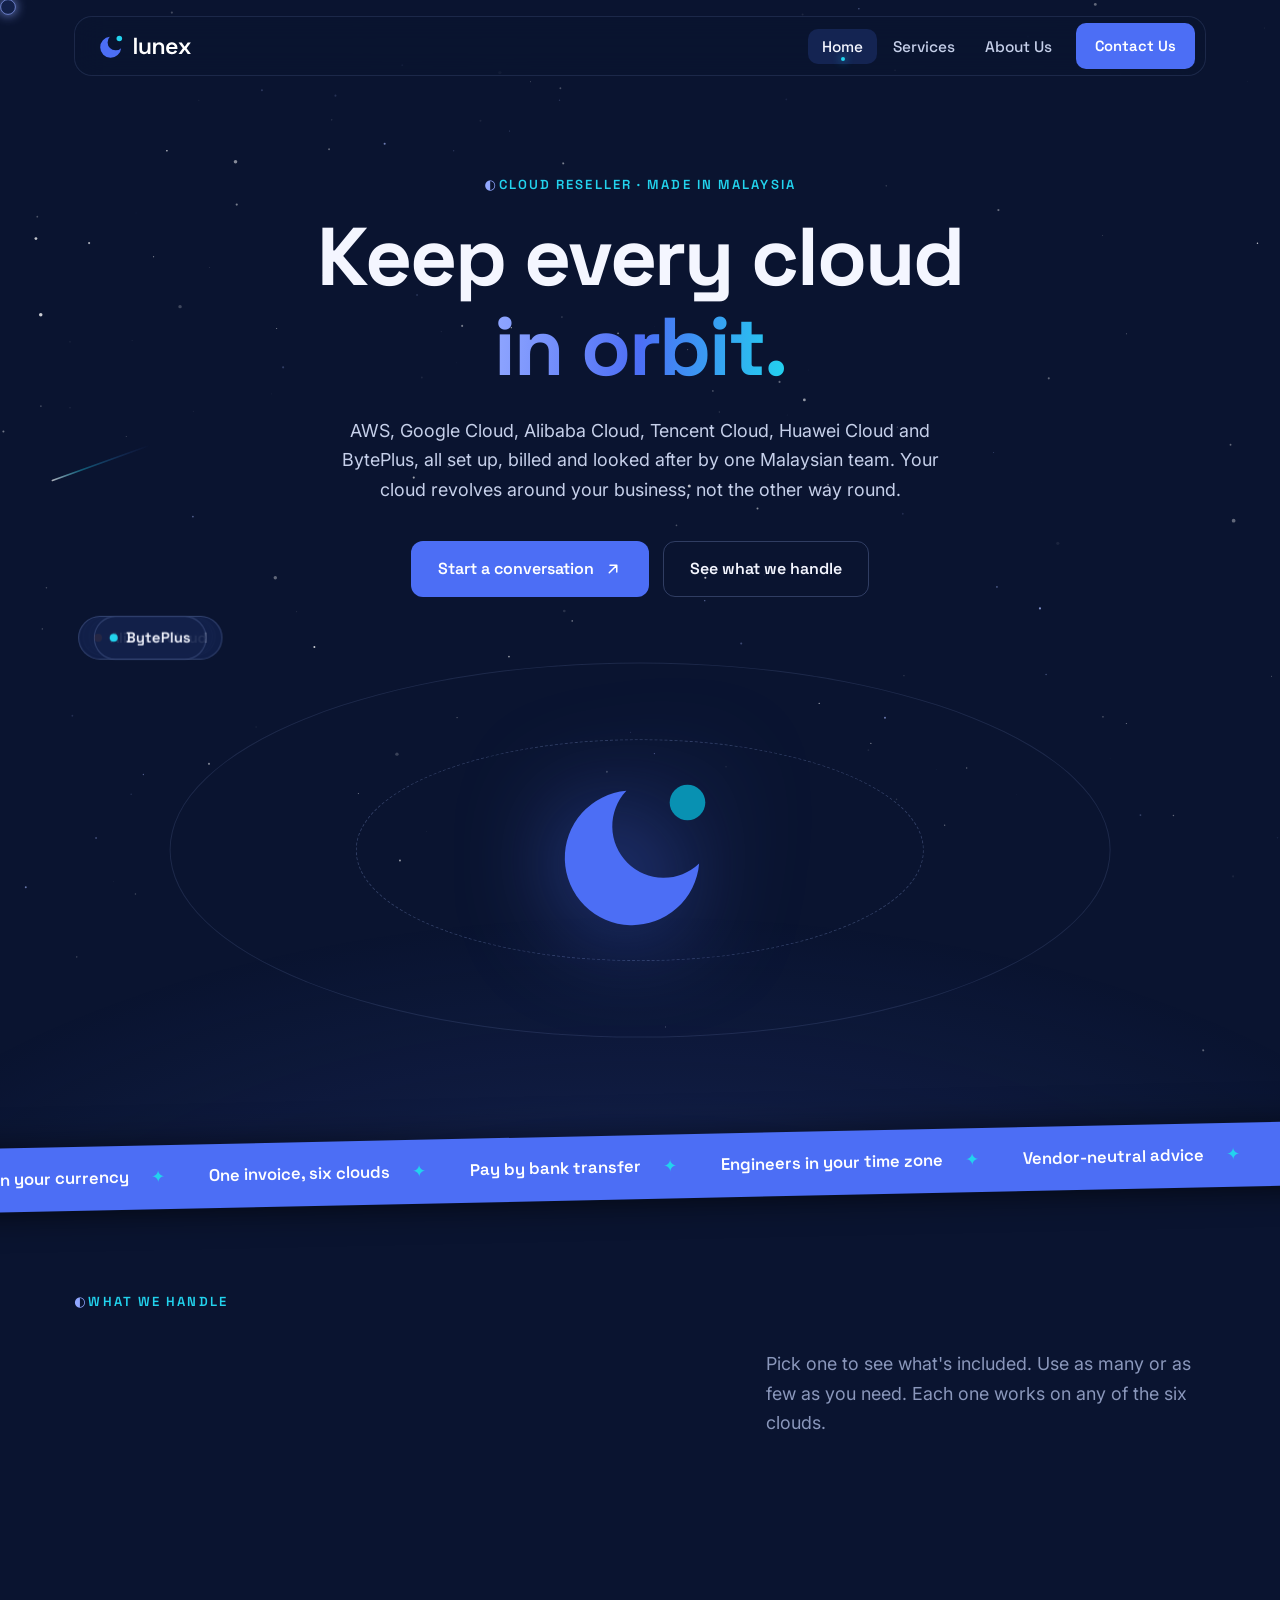
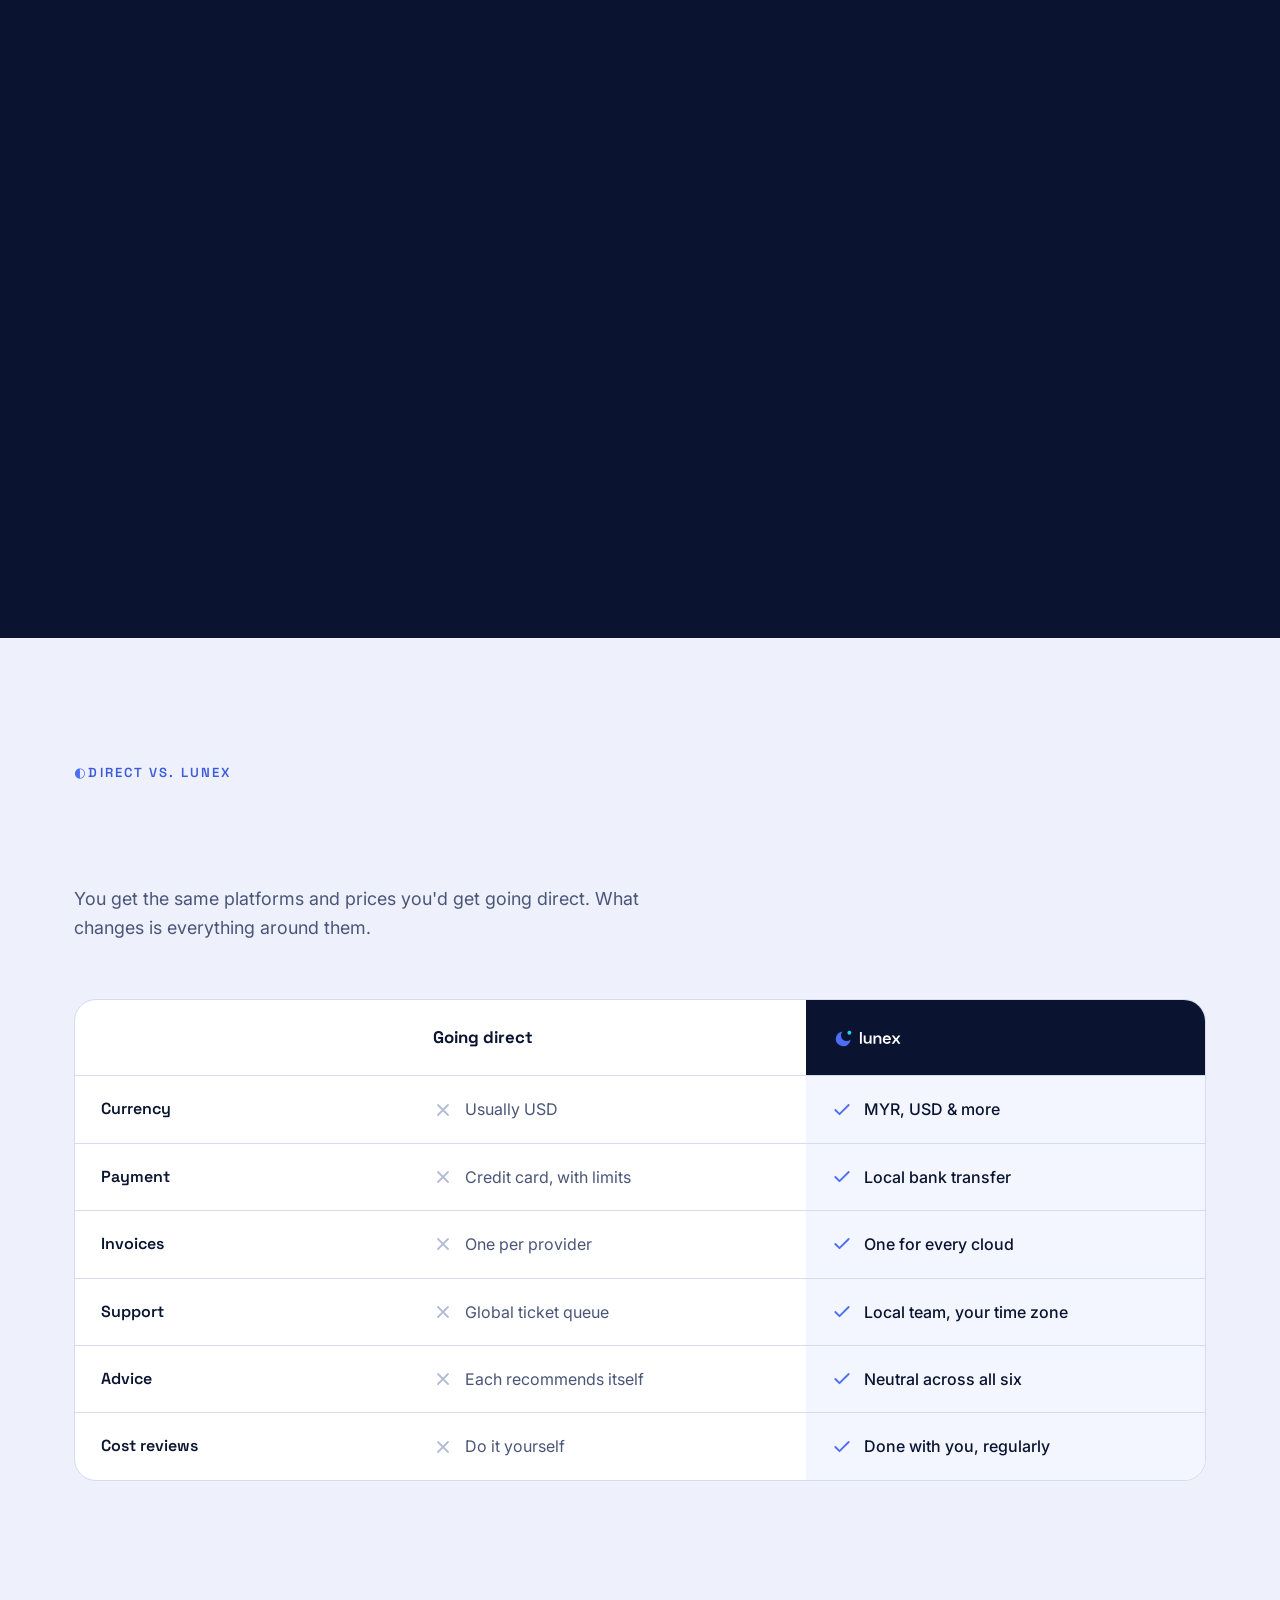
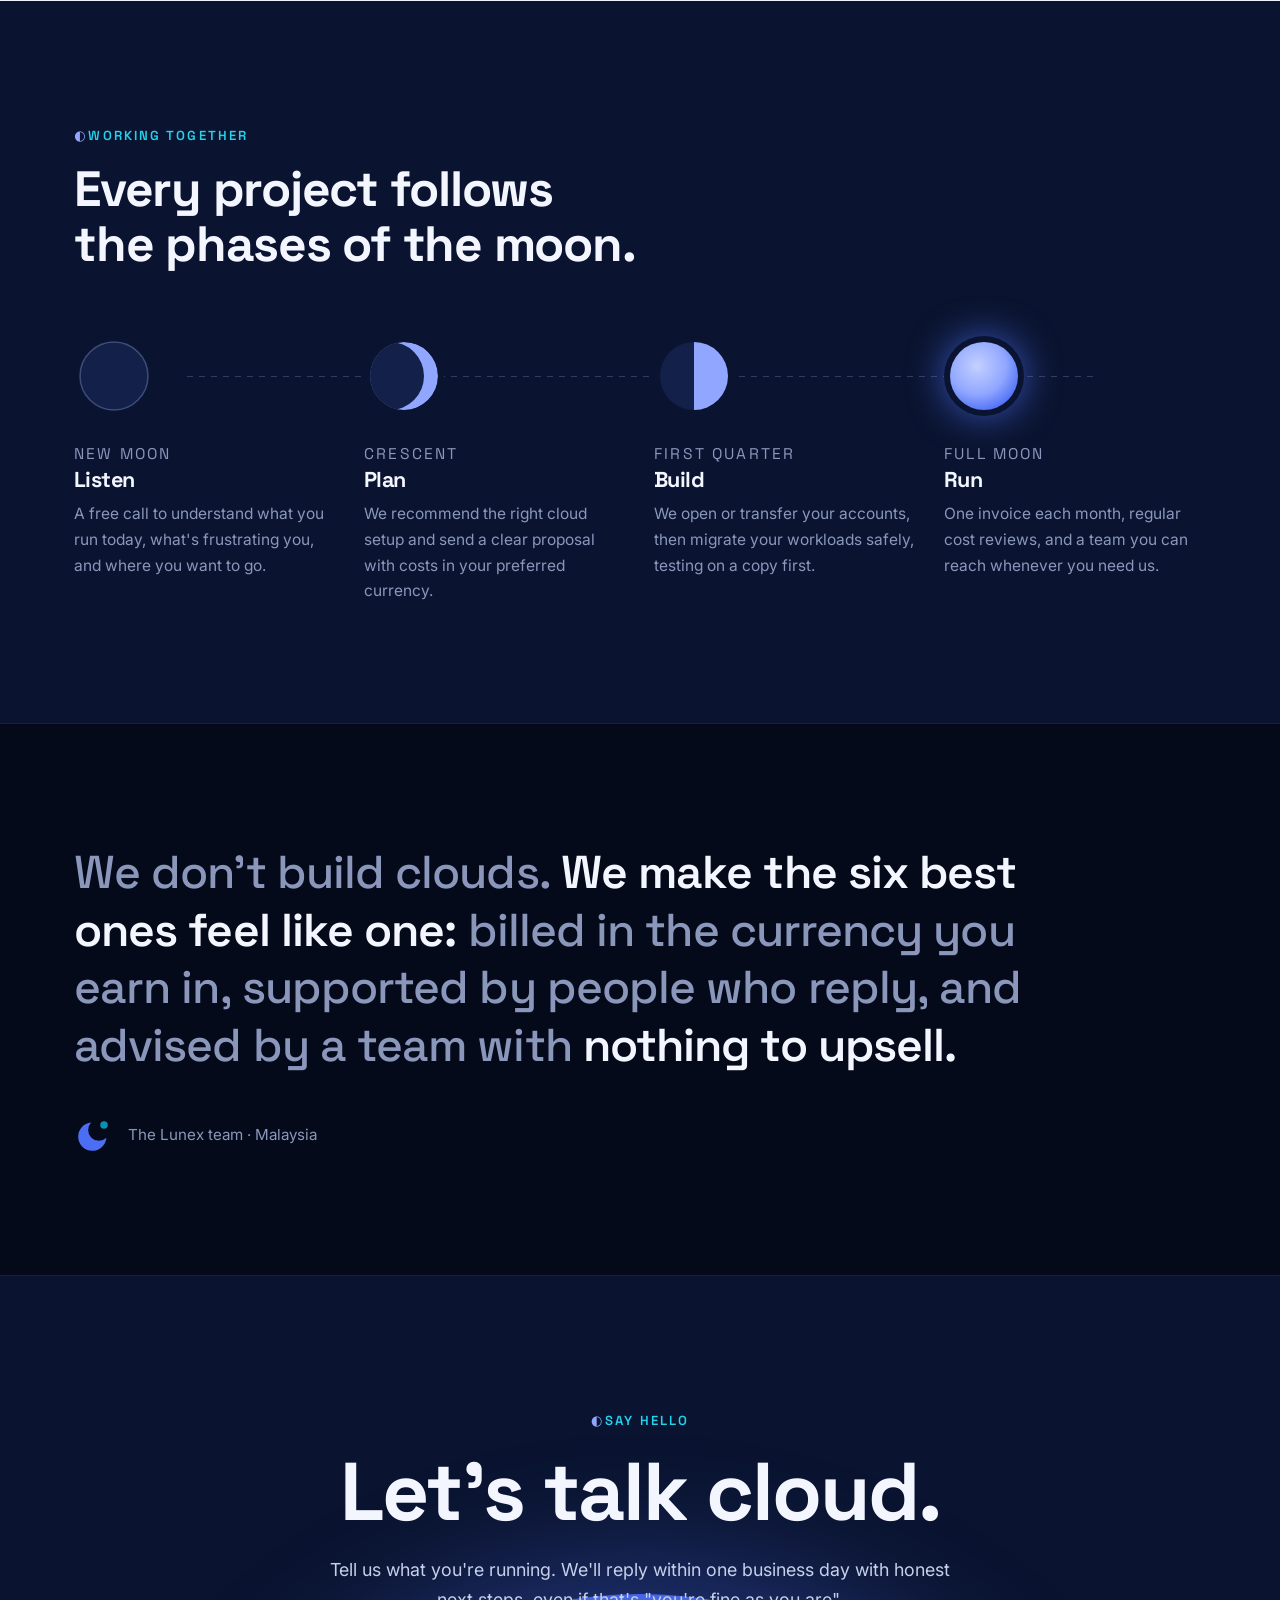
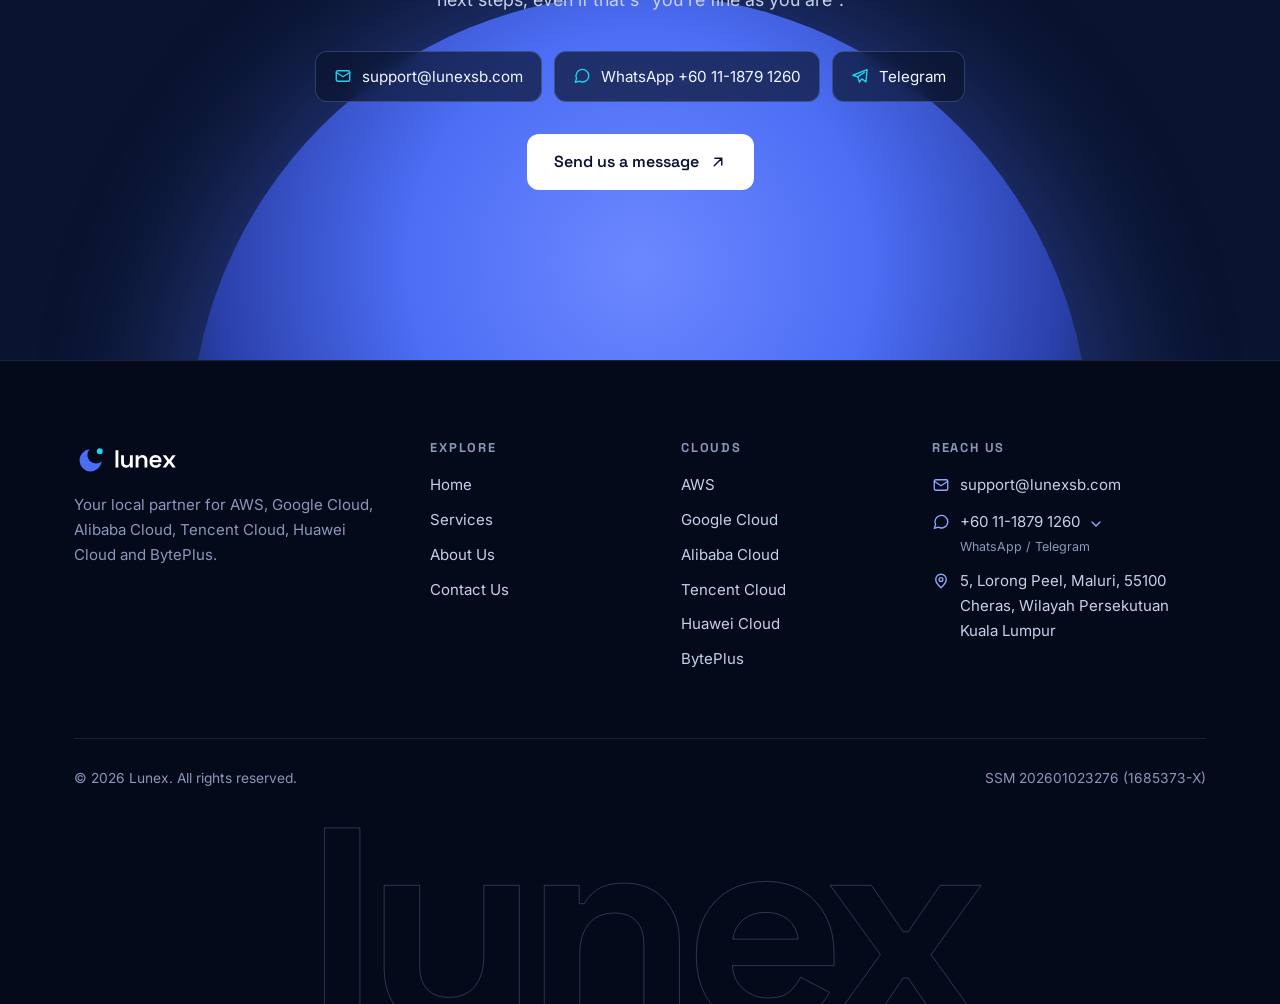
==== commit 2b4fbcef: "Footer: combine phone and Telegram into one WhatsApp / Telegram chooser" ====
--- a/index.html
+++ b/index.html
@@ -15,7 +15,7 @@
   <link rel="preconnect" href="https://fonts.googleapis.com">
   <link rel="preconnect" href="https://fonts.gstatic.com" crossorigin>
   <link href="https://fonts.googleapis.com/css2?family=Inter:wght@400;500;600&family=Space+Grotesk:wght@500;600;700&display=swap" rel="stylesheet">
-  <link rel="stylesheet" href="css/style.css?v=4">
+  <link rel="stylesheet" href="css/style.css?v=5">
   <script>(function(d){try{if(!matchMedia("(prefers-reduced-motion: reduce)").matches){var s=sessionStorage;if(s.getItem("lx-trans"))d.classList.add("page-entering");else if(!s.getItem("lx-intro"))d.classList.add("intro-pending");}}catch(e){}setTimeout(function(){d.classList.remove("page-entering","intro-pending")},3000)})(document.documentElement)</script>
 </head>
 <body>
@@ -320,8 +320,13 @@
           <h4>Reach us</h4>
           <ul class="footer__contact">
             <li><svg viewBox="0 0 24 24" fill="none" stroke="currentColor" stroke-width="1.8" stroke-linecap="round" stroke-linejoin="round" aria-hidden="true"><rect x="3" y="5" width="18" height="14" rx="2"/><path d="m3 7 9 6 9-6"/></svg><a href="mailto:support@lunexsb.com?subject=Enquiry%20from%20the%20Lunex%20website">support@lunexsb.com</a></li>
-            <li><svg viewBox="0 0 24 24" fill="none" stroke="currentColor" stroke-width="1.8" stroke-linecap="round" stroke-linejoin="round" aria-hidden="true"><path d="M22 16.9v3a2 2 0 0 1-2.2 2 19.8 19.8 0 0 1-8.6-3.1 19.5 19.5 0 0 1-6-6A19.8 19.8 0 0 1 2.1 4.2 2 2 0 0 1 4.1 2h3a2 2 0 0 1 2 1.7c.1.9.4 1.8.7 2.7a2 2 0 0 1-.5 2.1L8 9.8a16 16 0 0 0 6 6l1.3-1.3a2 2 0 0 1 2.1-.4c.9.3 1.8.6 2.7.7a2 2 0 0 1 1.7 2Z"/></svg><a href="tel:+601118791260">+60 11-1879 1260</a></li>
-            <li><svg viewBox="0 0 24 24" fill="none" stroke="currentColor" stroke-width="1.8" stroke-linecap="round" stroke-linejoin="round" aria-hidden="true"><path d="M21.5 3.5 2.5 11l6.5 2.2 2.2 6.8 3.3-4.2 5.5 4 1.5-16.3Z"/><path d="M9 13.2 18 7"/></svg><a href="https://t.me/+601118791260" target="_blank" rel="noopener">Telegram: +60 11-1879 1260</a></li>
+            <li class="chat chat--footer" data-chat><svg viewBox="0 0 24 24" fill="none" stroke="currentColor" stroke-width="1.8" stroke-linecap="round" stroke-linejoin="round" aria-hidden="true"><path d="M21 11.5a8.4 8.4 0 0 1-12.6 7.3L3 20.5l1.8-5.2A8.5 8.5 0 1 1 21 11.5Z"/></svg>
+              <button class="chat__toggle" type="button" aria-expanded="false" aria-controls="chat-menu-footer" aria-haspopup="true">+60 11-1879 1260<svg class="chat__chev" viewBox="0 0 24 24" fill="none" stroke="currentColor" stroke-width="2" stroke-linecap="round" stroke-linejoin="round" aria-hidden="true"><path d="m6 9 6 6 6-6"/></svg><small>WhatsApp / Telegram</small></button>
+              <div class="chat__menu" id="chat-menu-footer" role="menu" aria-label="Choose how to chat" hidden>
+                <a class="chat__opt" role="menuitem" href="https://wa.me/601118791260" target="_blank" rel="noopener"><span class="chat__badge chat__badge--wa"><svg viewBox="0 0 24 24" fill="none" stroke="currentColor" stroke-width="2" stroke-linecap="round" stroke-linejoin="round" aria-hidden="true"><path d="M21 11.5a8.4 8.4 0 0 1-12.6 7.3L3 20.5l1.8-5.2A8.5 8.5 0 1 1 21 11.5Z"/><path d="M9 9.5c.4 1.8 1.7 3.3 3.5 4l1.2-1.1 1.8.8-.5 1.6c-3.3-.3-6-3-6.3-6.3l1.6-.5.8 1.8Z" fill="currentColor" stroke="none"/></svg></span><span>WhatsApp<small>Chat with us on WhatsApp</small></span></a>
+                <a class="chat__opt" role="menuitem" href="https://t.me/+601118791260" target="_blank" rel="noopener"><span class="chat__badge chat__badge--tg"><svg viewBox="0 0 24 24" fill="none" stroke="currentColor" stroke-width="2" stroke-linecap="round" stroke-linejoin="round" aria-hidden="true"><path d="M21.5 3.5 2.5 11l6.5 2.2 2.2 6.8 3.3-4.2 5.5 4 1.5-16.3Z"/><path d="M9 13.2 18 7"/></svg></span><span>Telegram<small>Message us on Telegram</small></span></a>
+              </div>
+            </li>
             <li><svg viewBox="0 0 24 24" fill="none" stroke="currentColor" stroke-width="1.8" stroke-linecap="round" stroke-linejoin="round" aria-hidden="true"><path d="M12 21s-7-6.2-7-11a7 7 0 0 1 14 0c0 4.8-7 11-7 11Z"/><circle cx="12" cy="10" r="2.5"/></svg><a href="https://www.google.com/maps/search/?api=1&amp;query=5%2C%20Lorong%20Peel%2C%20Maluri%2C%2055100%20Cheras%2C%20Kuala%20Lumpur%2C%20Malaysia" target="_blank" rel="noopener">5, Lorong Peel, Maluri, 55100 Cheras, Wilayah Persekutuan Kuala Lumpur</a></li>
           </ul>
         </div>
@@ -334,6 +339,6 @@
     <div class="footer__word" aria-hidden="true">lunex</div>
   </footer>
 
-  <script src="js/main.js?v=4"></script>
+  <script src="js/main.js?v=5"></script>
 </body>
 </html>
--- a/css/style.css
+++ b/css/style.css
@@ -527,6 +527,17 @@
 .chat__badge--tg { background: #229ed9; box-shadow: 0 0 18px -4px #229ed9; }
 .chat__go { width: 18px; height: 18px; margin-left: auto; color: var(--text-muted); transition: transform .2s, color .2s; }
 .chat__opt:hover .chat__go { transform: translate(2px,-2px); color: var(--cyan); }
+
+/* Footer variant: a text line instead of a card */
+.chat--footer .chat__toggle {
+  display: inline-flex; flex-wrap: wrap; align-items: center; gap: 2px 8px; width: auto;
+  padding: 0; border: 0; background: none; color: var(--text); text-align: left;
+}
+.chat--footer .chat__toggle:hover, .chat--footer .chat__toggle[aria-expanded="true"] { color: var(--cyan); }
+.chat--footer .chat__toggle small { width: 100%; font-size: .78rem; color: var(--text-muted); }
+.chat--footer .chat__chev { width: 16px; height: 16px; margin-left: 0; }
+.chat--footer .chat__menu { right: auto; min-width: 250px; }
+.footer__contact .chat__badge svg { color: #fff; margin-top: 0; width: 20px; height: 20px; }
 
 .next { margin-top: 14px; padding: 26px; border-radius: var(--radius); background: linear-gradient(160deg, rgba(76,110,245,.2), rgba(76,110,245,.04)); border: 1px solid rgba(76,110,245,.35); }
 .next h3 { font-size: 1.1rem; margin-bottom: 16px; }
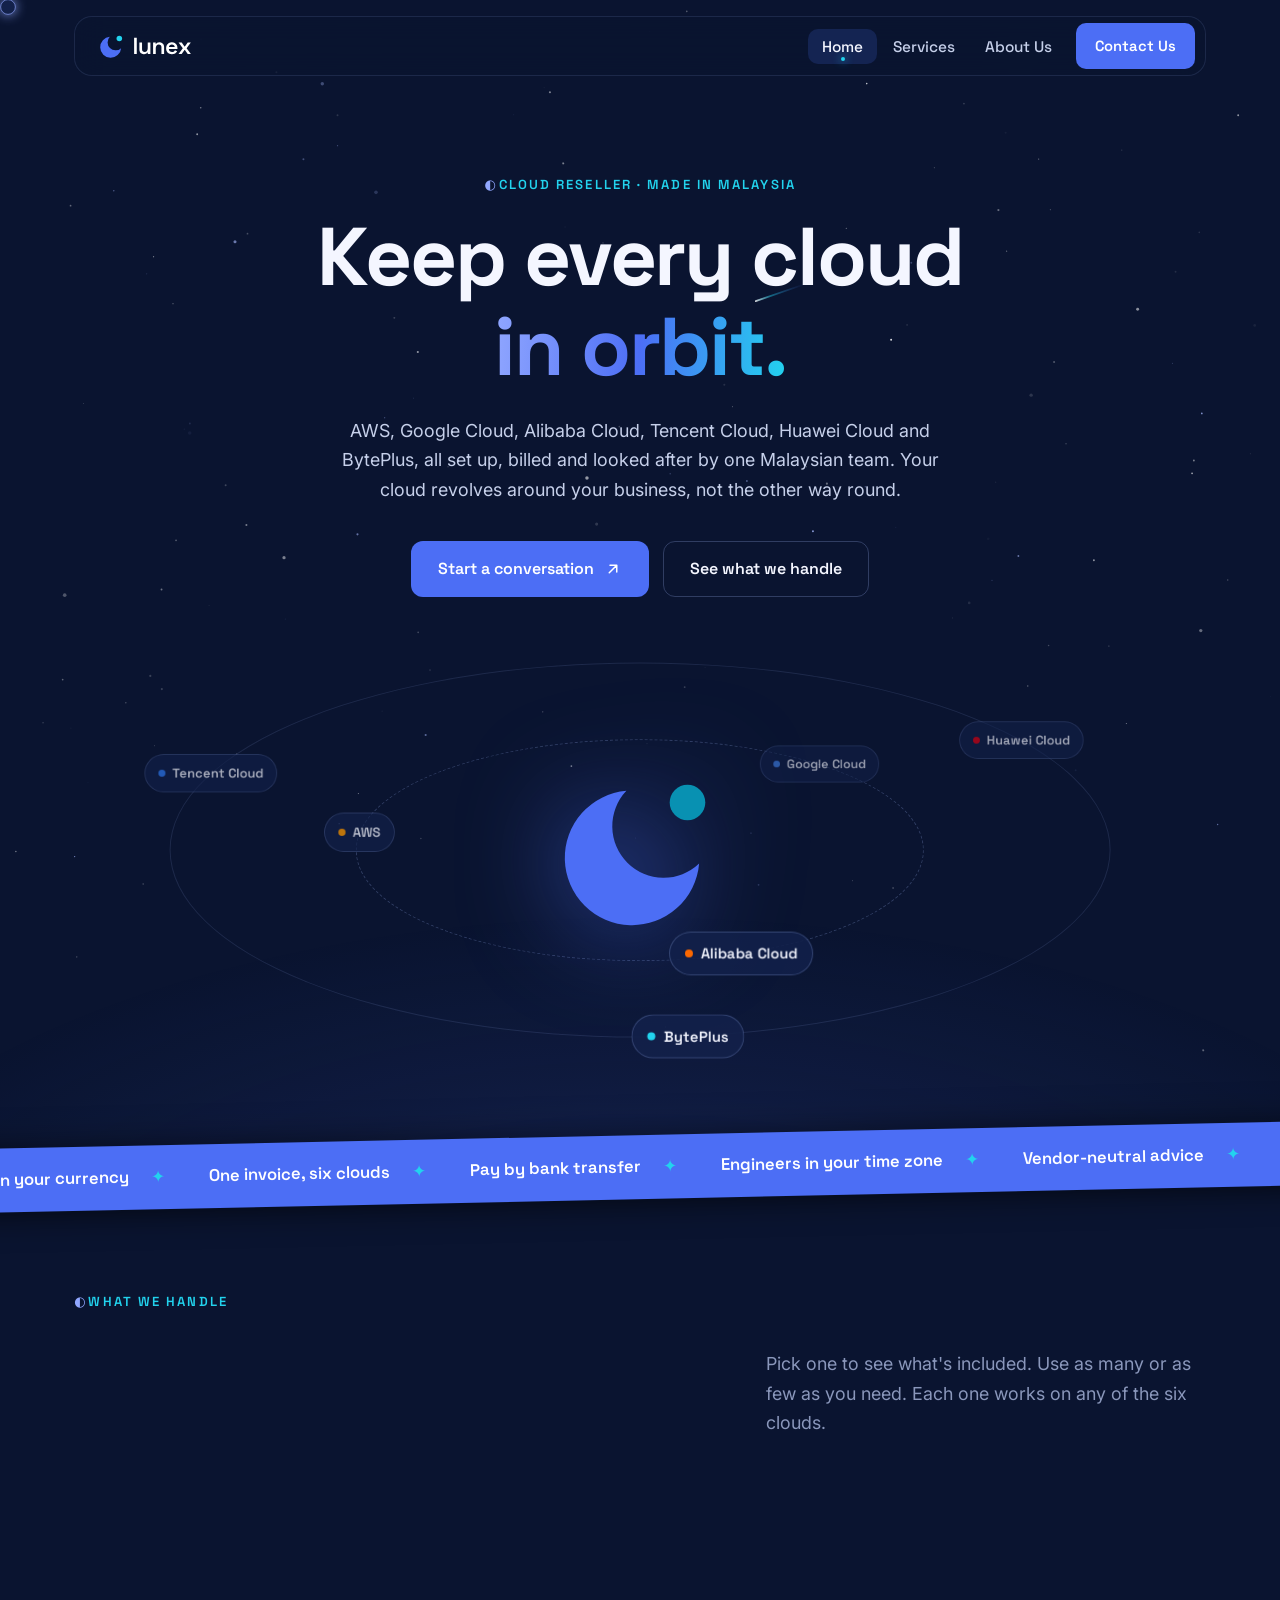
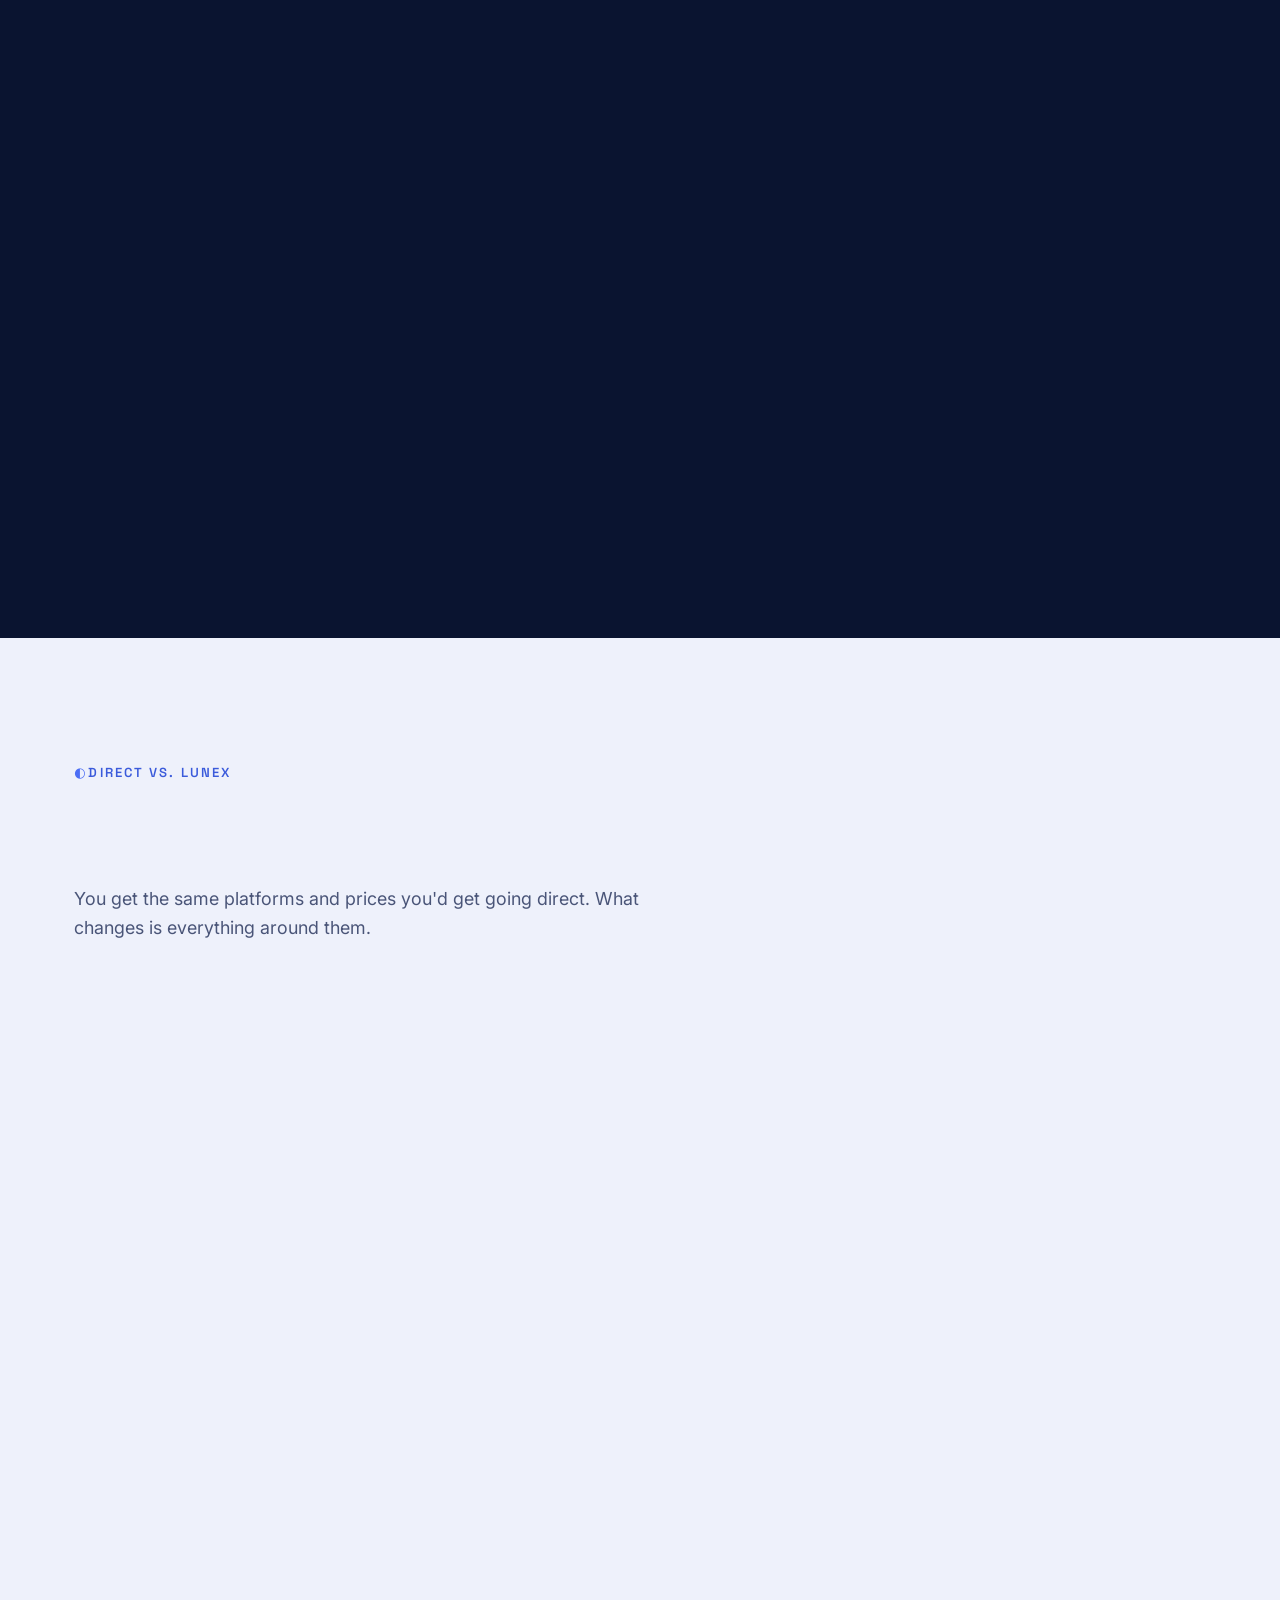
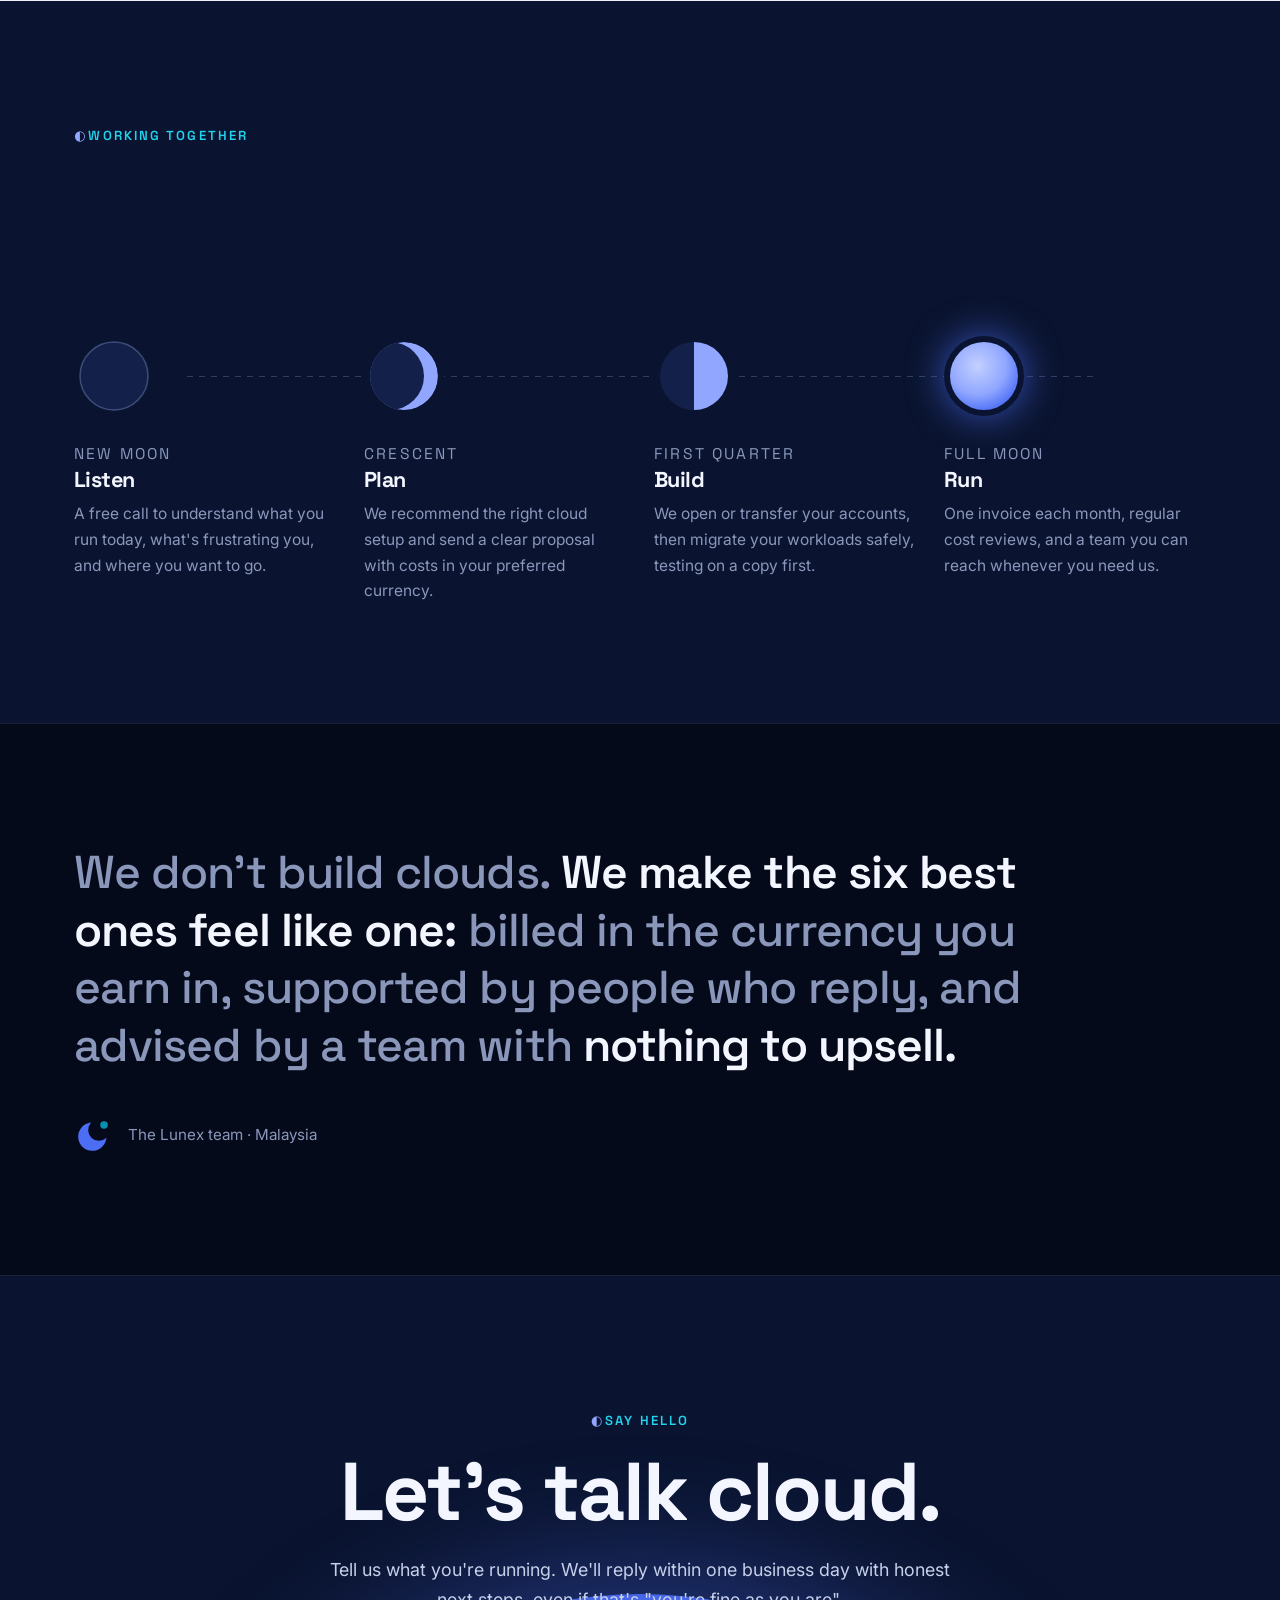
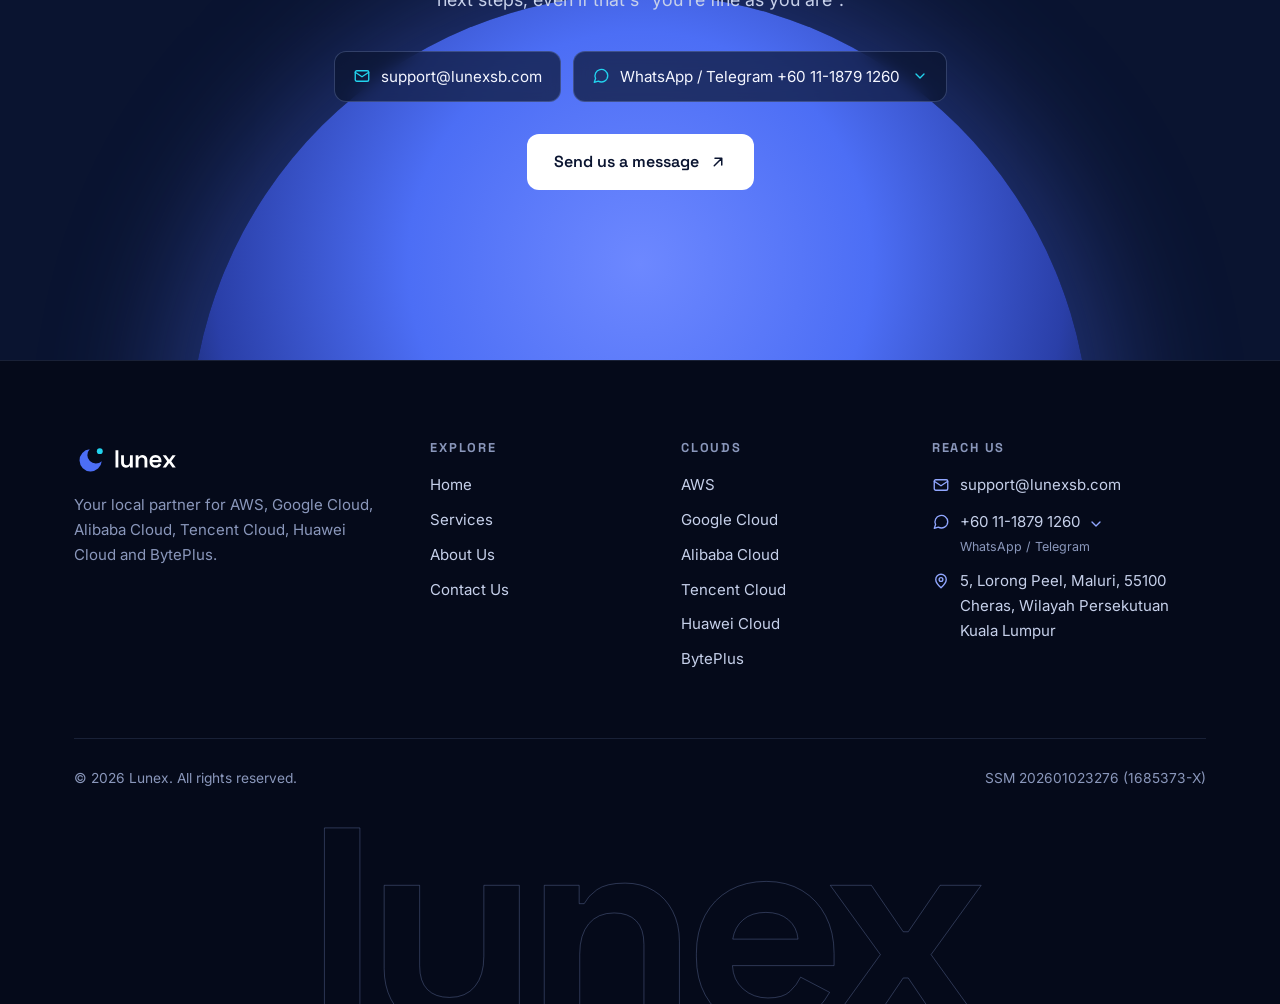
==== commit 55c55348: "Home and Services: WhatsApp / Telegram chooser" ====
--- a/index.html
+++ b/index.html
@@ -15,7 +15,7 @@
   <link rel="preconnect" href="https://fonts.googleapis.com">
   <link rel="preconnect" href="https://fonts.gstatic.com" crossorigin>
   <link href="https://fonts.googleapis.com/css2?family=Inter:wght@400;500;600&family=Space+Grotesk:wght@500;600;700&display=swap" rel="stylesheet">
-  <link rel="stylesheet" href="css/style.css?v=5">
+  <link rel="stylesheet" href="css/style.css?v=6">
   <script>(function(d){try{if(!matchMedia("(prefers-reduced-motion: reduce)").matches){var s=sessionStorage;if(s.getItem("lx-trans"))d.classList.add("page-entering");else if(!s.getItem("lx-intro"))d.classList.add("intro-pending");}}catch(e){}setTimeout(function(){d.classList.remove("page-entering","intro-pending")},3000)})(document.documentElement)</script>
 </head>
 <body>
@@ -275,8 +275,13 @@
         <p class="lead reveal d2">Tell us what you're running. We'll reply within one business day with honest next steps, even if that's "you're fine as you are".</p>
         <div class="moonrise__contacts reveal d2">
           <a class="contact-pill" href="mailto:support@lunexsb.com?subject=Enquiry%20from%20the%20Lunex%20website"><svg viewBox="0 0 24 24" fill="none" stroke="currentColor" stroke-width="1.8" stroke-linecap="round" stroke-linejoin="round" aria-hidden="true"><rect x="3" y="5" width="18" height="14" rx="2"/><path d="m3 7 9 6 9-6"/></svg>support@lunexsb.com</a>
-          <a class="contact-pill" href="https://wa.me/601118791260" target="_blank" rel="noopener"><svg viewBox="0 0 24 24" fill="none" stroke="currentColor" stroke-width="1.8" stroke-linecap="round" stroke-linejoin="round" aria-hidden="true"><path d="M21 11.5a8.4 8.4 0 0 1-12.6 7.3L3 20.5l1.8-5.2A8.5 8.5 0 1 1 21 11.5Z"/></svg>WhatsApp +60 11-1879 1260</a>
-          <a class="contact-pill" href="https://t.me/+601118791260" target="_blank" rel="noopener"><svg viewBox="0 0 24 24" fill="none" stroke="currentColor" stroke-width="1.8" stroke-linecap="round" stroke-linejoin="round" aria-hidden="true"><path d="M21.5 3.5 2.5 11l6.5 2.2 2.2 6.8 3.3-4.2 5.5 4 1.5-16.3Z"/><path d="M9 13.2 18 7"/></svg>Telegram</a>
+          <div class="chat chat--pill" data-chat>
+            <button class="contact-pill chat__toggle" type="button" aria-expanded="false" aria-controls="chat-menu-home" aria-haspopup="true"><svg viewBox="0 0 24 24" fill="none" stroke="currentColor" stroke-width="1.8" stroke-linecap="round" stroke-linejoin="round" aria-hidden="true"><path d="M21 11.5a8.4 8.4 0 0 1-12.6 7.3L3 20.5l1.8-5.2A8.5 8.5 0 1 1 21 11.5Z"/></svg>WhatsApp / Telegram +60 11-1879 1260<svg class="chat__chev" viewBox="0 0 24 24" fill="none" stroke="currentColor" stroke-width="2" stroke-linecap="round" stroke-linejoin="round" aria-hidden="true"><path d="m6 9 6 6 6-6"/></svg></button>
+            <div class="chat__menu" id="chat-menu-home" role="menu" aria-label="Choose how to chat" hidden>
+              <a class="chat__opt" role="menuitem" href="https://wa.me/601118791260" target="_blank" rel="noopener"><span class="chat__badge chat__badge--wa"><svg viewBox="0 0 24 24" fill="none" stroke="currentColor" stroke-width="2" stroke-linecap="round" stroke-linejoin="round" aria-hidden="true"><path d="M21 11.5a8.4 8.4 0 0 1-12.6 7.3L3 20.5l1.8-5.2A8.5 8.5 0 1 1 21 11.5Z"/><path d="M9 9.5c.4 1.8 1.7 3.3 3.5 4l1.2-1.1 1.8.8-.5 1.6c-3.3-.3-6-3-6.3-6.3l1.6-.5.8 1.8Z" fill="currentColor" stroke="none"/></svg></span><span>WhatsApp<small>Chat with us on WhatsApp</small></span></a>
+              <a class="chat__opt" role="menuitem" href="https://t.me/+601118791260" target="_blank" rel="noopener"><span class="chat__badge chat__badge--tg"><svg viewBox="0 0 24 24" fill="none" stroke="currentColor" stroke-width="2" stroke-linecap="round" stroke-linejoin="round" aria-hidden="true"><path d="M21.5 3.5 2.5 11l6.5 2.2 2.2 6.8 3.3-4.2 5.5 4 1.5-16.3Z"/><path d="M9 13.2 18 7"/></svg></span><span>Telegram<small>Message us on Telegram</small></span></a>
+            </div>
+          </div>
         </div>
         <div class="reveal d3">
           <a class="btn btn--light" href="contact.html">
@@ -339,6 +344,6 @@
     <div class="footer__word" aria-hidden="true">lunex</div>
   </footer>
 
-  <script src="js/main.js?v=5"></script>
+  <script src="js/main.js?v=6"></script>
 </body>
 </html>
--- a/css/style.css
+++ b/css/style.css
@@ -499,10 +499,8 @@
 /* WhatsApp / Telegram chooser */
 .chat { position: relative; z-index: 5; }
 .chat.is-open { z-index: 40; }
-.chat__toggle {
-  width: 100%; align-items: center; text-align: left; cursor: pointer;
-  font: inherit; color: inherit;
-}
+.chat__toggle { cursor: pointer; }
+.info__item.chat__toggle { width: 100%; align-items: center; text-align: left; font: inherit; color: inherit; }
 .chat__toggle:hover, .chat__toggle[aria-expanded="true"] { border-color: var(--cyan); }
 .chat__chev { width: 20px; height: 20px; margin-left: auto; flex: none; color: var(--text-muted); transition: transform .25s, color .25s; }
 .chat__toggle[aria-expanded="true"] .chat__chev { transform: rotate(180deg); color: var(--cyan); }
@@ -537,6 +535,18 @@
 .chat--footer .chat__toggle small { width: 100%; font-size: .78rem; color: var(--text-muted); }
 .chat--footer .chat__chev { width: 16px; height: 16px; margin-left: 0; }
 .chat--footer .chat__menu { right: auto; min-width: 250px; }
+/* Pill / button variants (Home "Let's talk cloud", Services support) */
+.chat--pill, .chat--btn { display: inline-block; vertical-align: top; text-align: left; }
+.chat--pill .chat__toggle, .chat--btn .chat__toggle { width: auto; }
+.chat--pill .chat__toggle .chat__chev, .chat--btn .chat__toggle .chat__chev { width: 16px; height: 16px; margin-left: 2px; }
+.chat--pill .chat__menu { left: 50%; right: auto; width: 270px; margin-left: -135px; }
+.chat--btn { margin: 18px 0 0 18px; }
+.chat--btn .chat__menu { right: auto; width: 270px; }
+@media (max-width: 640px) {
+  .chat--pill { display: block; }
+  .chat--pill .chat__toggle { width: 100%; justify-content: center; }
+  .chat--btn { display: block; margin: 16px 0 0; }
+}
 .footer__contact .chat__badge svg { color: #fff; margin-top: 0; width: 20px; height: 20px; }
 
 .next { margin-top: 14px; padding: 26px; border-radius: var(--radius); background: linear-gradient(160deg, rgba(76,110,245,.2), rgba(76,110,245,.04)); border: 1px solid rgba(76,110,245,.35); }
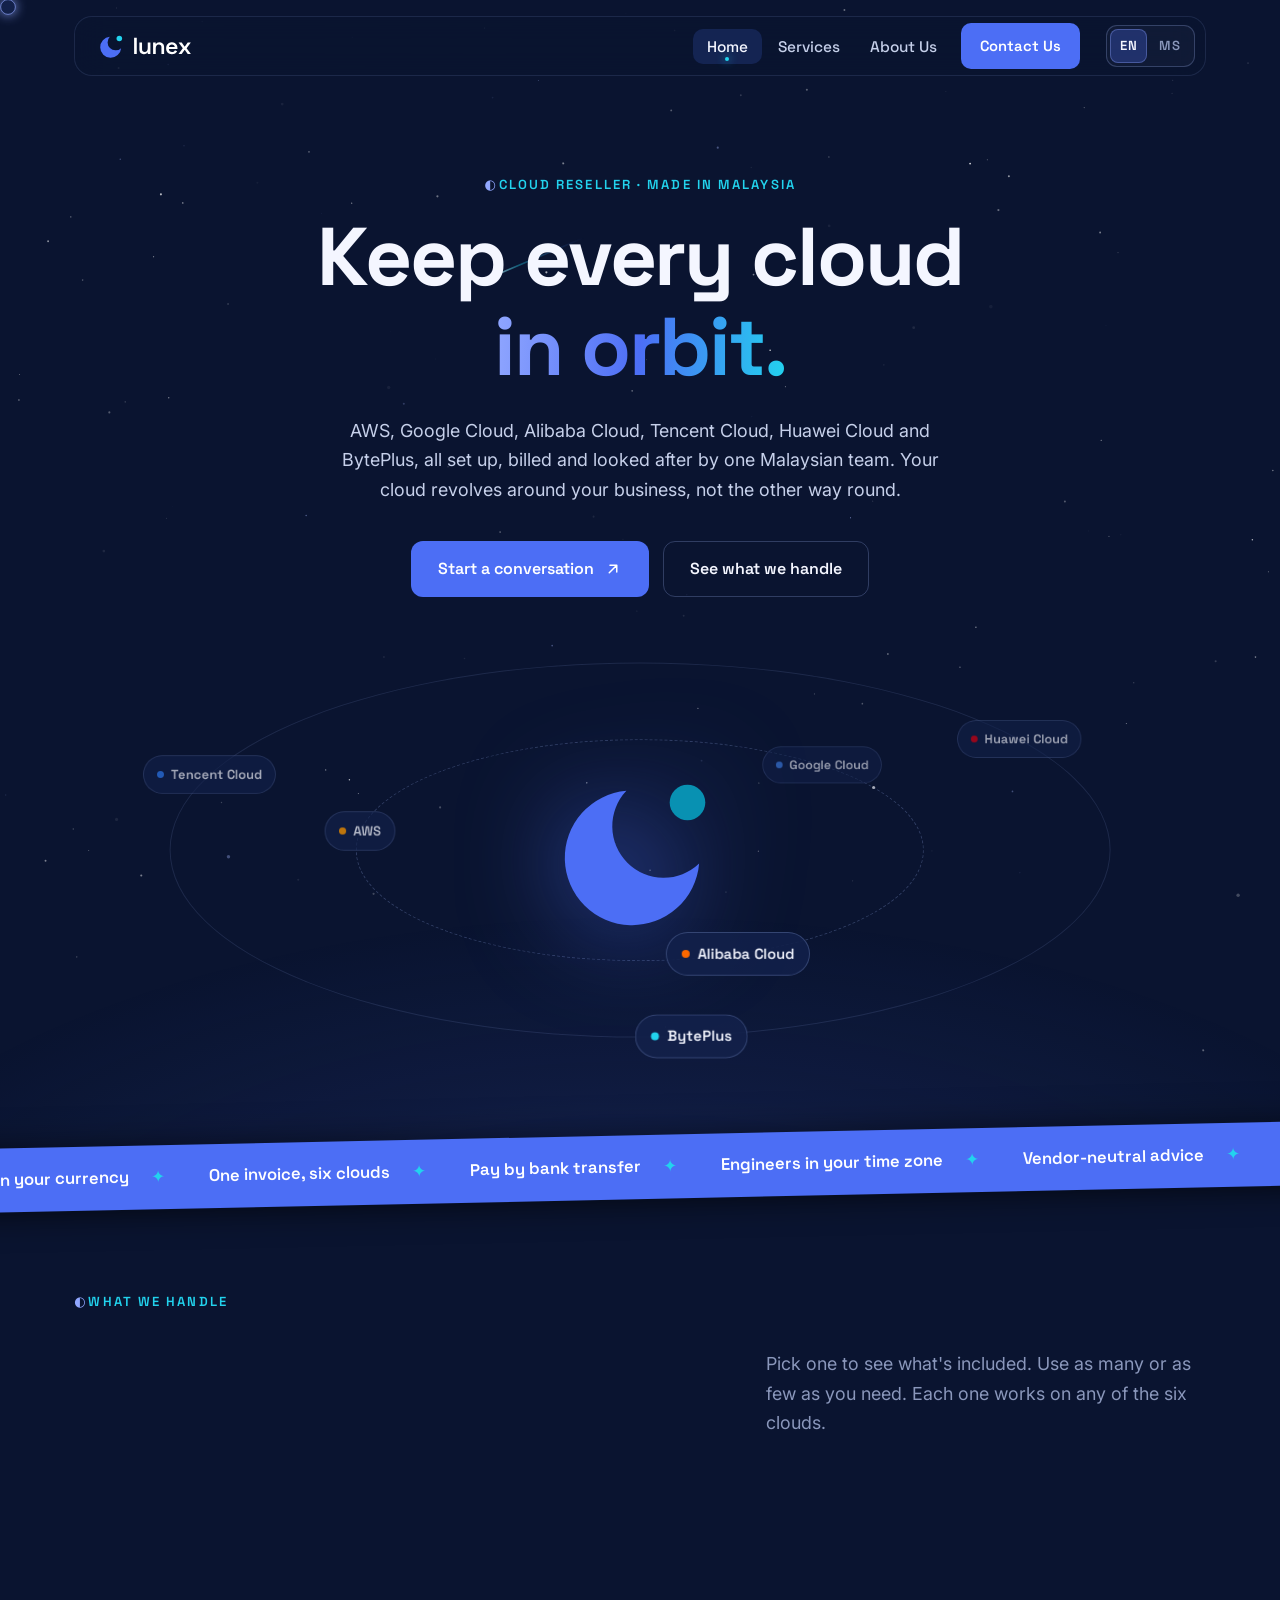
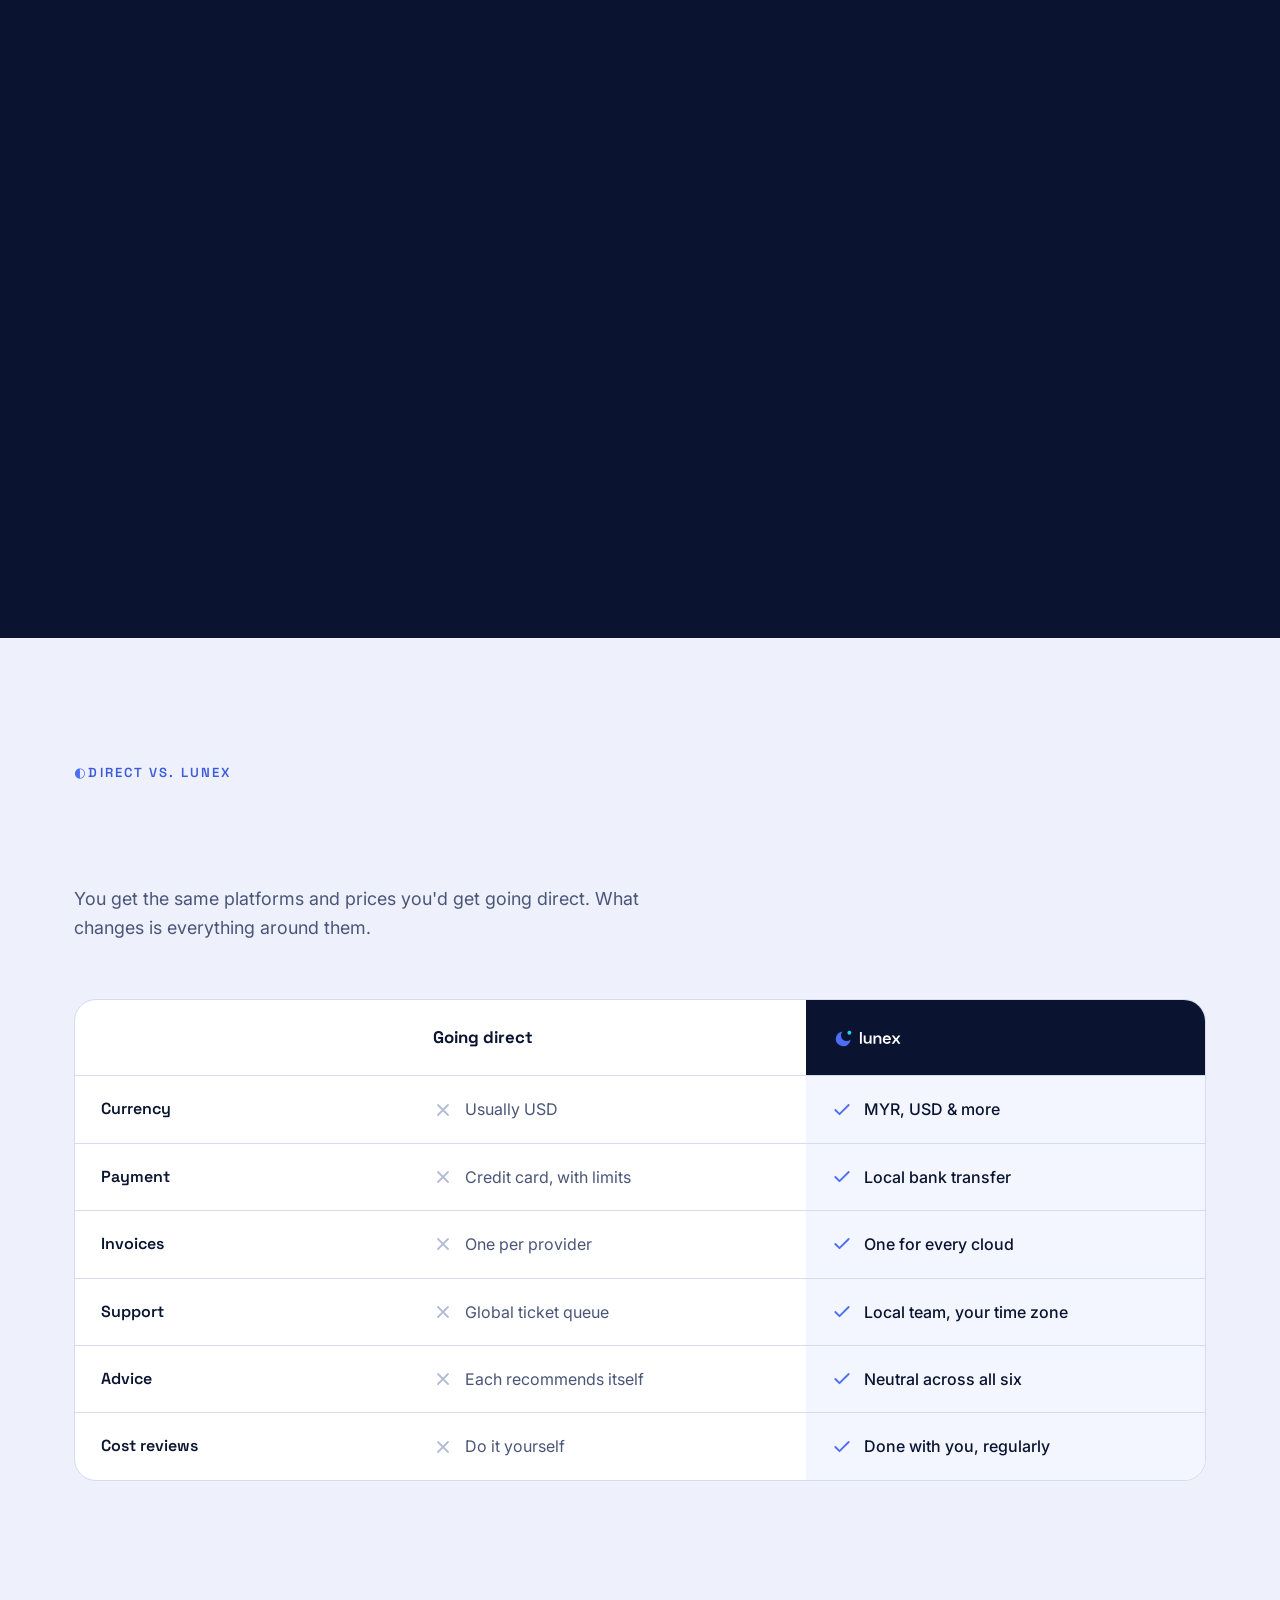
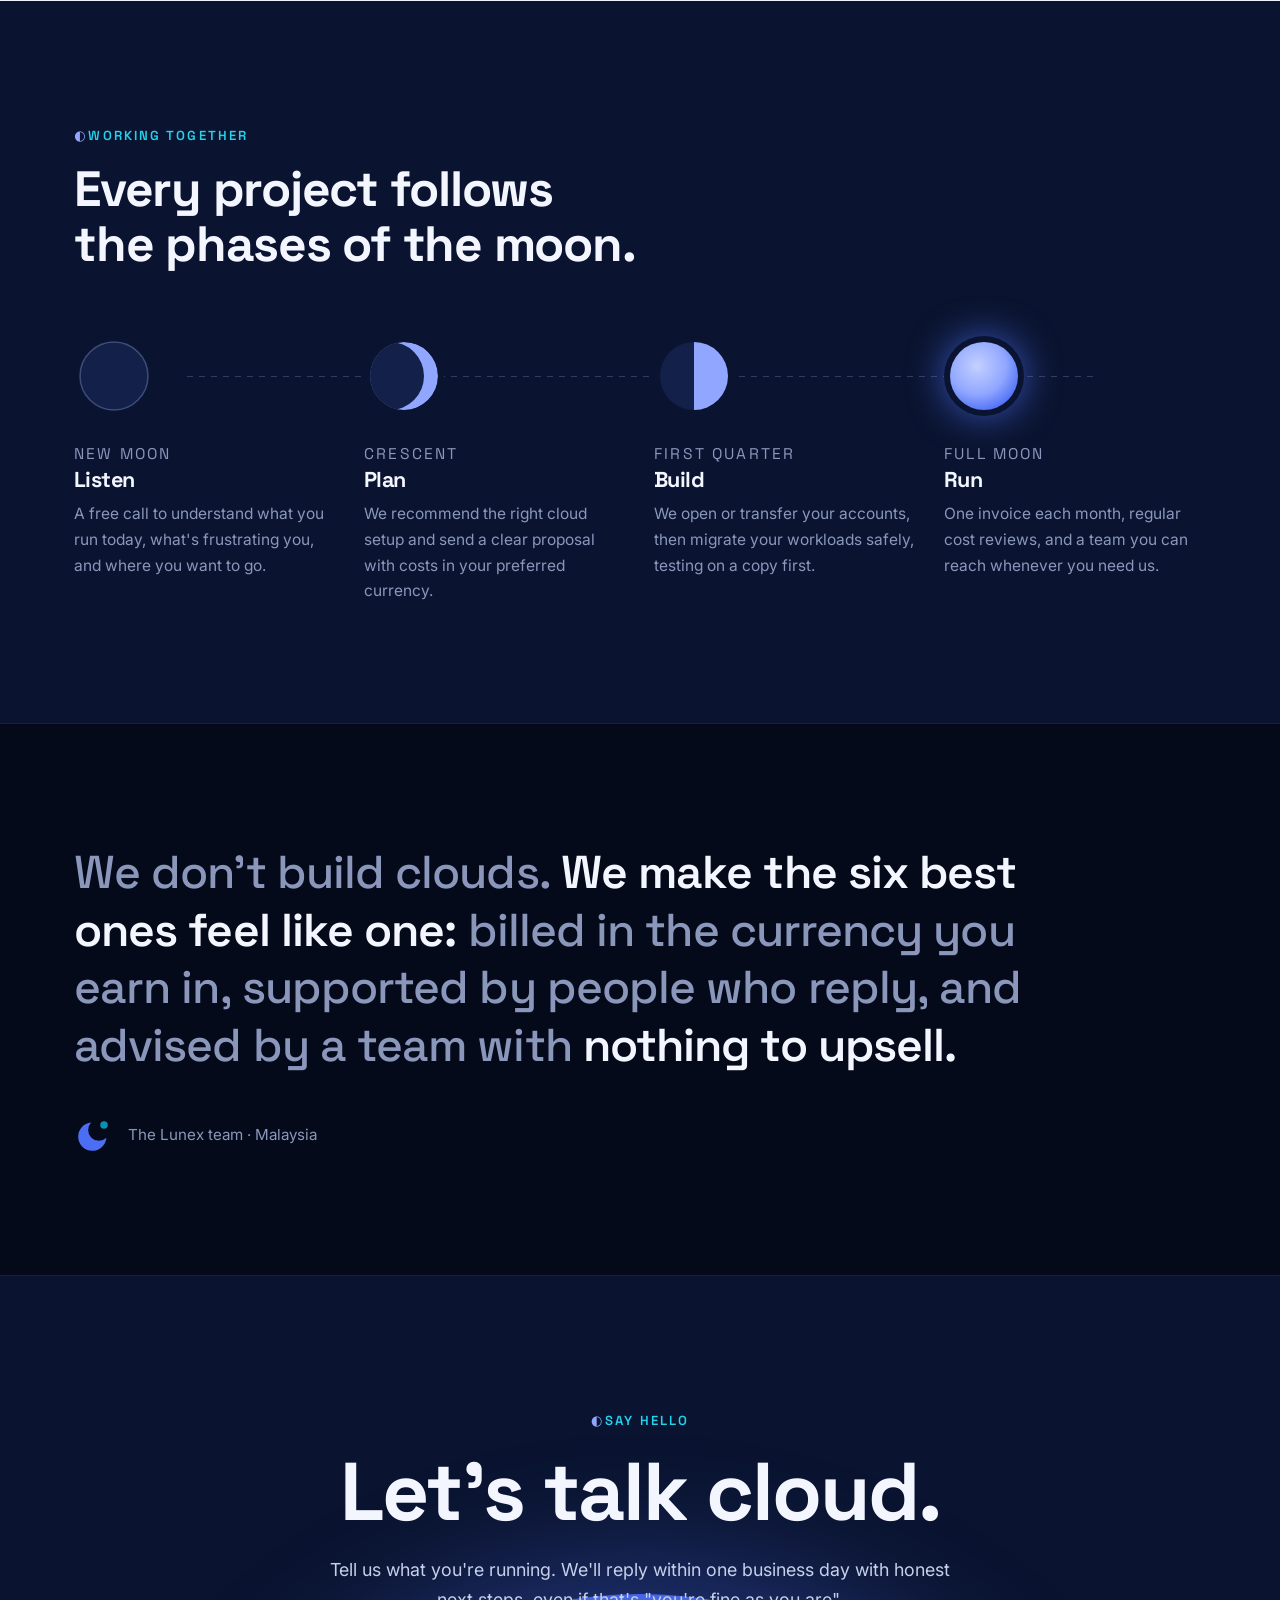
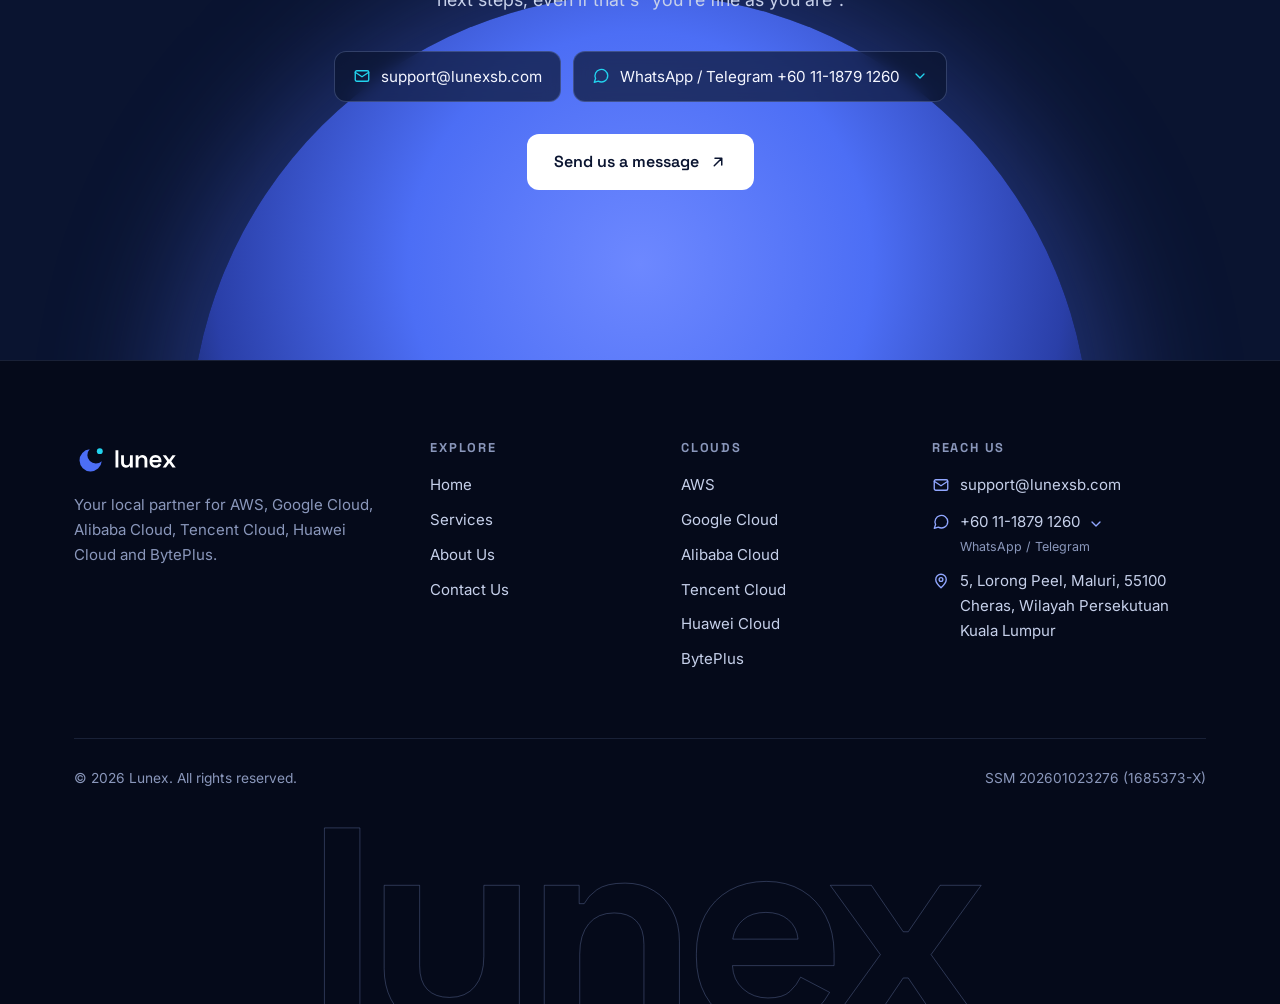
==== commit aa785521: "Add Bahasa Melayu version with EN | MS switch (ms/ pages built from tools/i18n-ms.txt)" ====
--- a/index.html
+++ b/index.html
@@ -15,7 +15,9 @@
   <link rel="preconnect" href="https://fonts.googleapis.com">
   <link rel="preconnect" href="https://fonts.gstatic.com" crossorigin>
   <link href="https://fonts.googleapis.com/css2?family=Inter:wght@400;500;600&family=Space+Grotesk:wght@500;600;700&display=swap" rel="stylesheet">
-  <link rel="stylesheet" href="css/style.css?v=6">
+  <link rel="stylesheet" href="css/style.css?v=8">
+  <link rel="alternate" hreflang="en" href="index.html">
+  <link rel="alternate" hreflang="ms" href="ms/index.html">
   <script>(function(d){try{if(!matchMedia("(prefers-reduced-motion: reduce)").matches){var s=sessionStorage;if(s.getItem("lx-trans"))d.classList.add("page-entering");else if(!s.getItem("lx-intro"))d.classList.add("intro-pending");}}catch(e){}setTimeout(function(){d.classList.remove("page-entering","intro-pending")},3000)})(document.documentElement)</script>
 </head>
 <body>
@@ -34,6 +36,7 @@
           <li><a class="nav__link" href="about.html">About Us</a></li>
           <li class="nav__cta"><a class="btn btn--primary btn--sm" href="contact.html">Contact Us</a></li>
         </ul>
+        <div class="lang" role="group" aria-label="Language / Bahasa"><a class="lang__opt is-on" data-lang="en" href="index.html" hreflang="en" aria-current="true">EN</a><a class="lang__opt" data-lang="ms" href="ms/index.html" hreflang="ms">MS</a></div>
         <button class="nav__toggle" type="button" aria-label="Open menu" aria-expanded="false" aria-controls="nav-menu">
           <span></span><span></span><span></span>
         </button>
@@ -344,6 +347,6 @@
     <div class="footer__word" aria-hidden="true">lunex</div>
   </footer>
 
-  <script src="js/main.js?v=6"></script>
+  <script src="js/main.js?v=8"></script>
 </body>
 </html>
--- a/css/style.css
+++ b/css/style.css
@@ -106,7 +106,7 @@
 }
 .site-header.is-scrolled .nav { background: rgba(8, 15, 38, .88); border-color: var(--line-strong); box-shadow: 0 16px 40px -18px rgba(0,0,0,.7); }
 .nav__logo img { height: 34px; width: auto; }
-.nav__menu { display: flex; align-items: center; gap: 2px; }
+.nav__menu { display: flex; align-items: center; gap: 2px; margin-left: auto; }
 .nav__link {
   padding: 8px 14px; border-radius: 10px; font-family: var(--font-head); font-weight: 500;
   font-size: .96rem; color: var(--text); transition: color .2s, background .2s;
@@ -114,6 +114,19 @@
 .nav__link:hover { color: var(--heading); background: rgba(255,255,255,.05); }
 .nav__link.is-active { color: var(--heading); background: rgba(76,110,245,.18); }
 .nav__cta { margin-left: 8px; }
+
+/* EN | MS language switch */
+.lang {
+  display: inline-flex; align-items: center; gap: 2px; padding: 3px; margin-left: 10px; flex: none;
+  border-radius: 11px; border: 1px solid var(--line-strong); background: rgba(255,255,255,.03);
+}
+.lang__opt {
+  padding: 6px 10px; border-radius: 8px; font-family: var(--font-head); font-weight: 600; font-size: .82rem;
+  letter-spacing: .06em; color: var(--text-muted); transition: color .2s, background .2s;
+}
+.lang__opt:hover { color: var(--heading); }
+.lang__opt.is-on { background: rgba(76,110,245,.28); color: var(--heading); box-shadow: inset 0 0 0 1px rgba(145,167,255,.35); }
+@media (max-width: 860px) { .lang { margin-left: auto; margin-right: 8px; } }
 .nav__cta .btn.is-active { box-shadow: 0 0 0 2px var(--navy-900), 0 0 0 4px var(--cyan); }
 .nav__toggle {
   display: none; width: 42px; height: 42px; border-radius: 10px; border: 1px solid var(--line-strong);
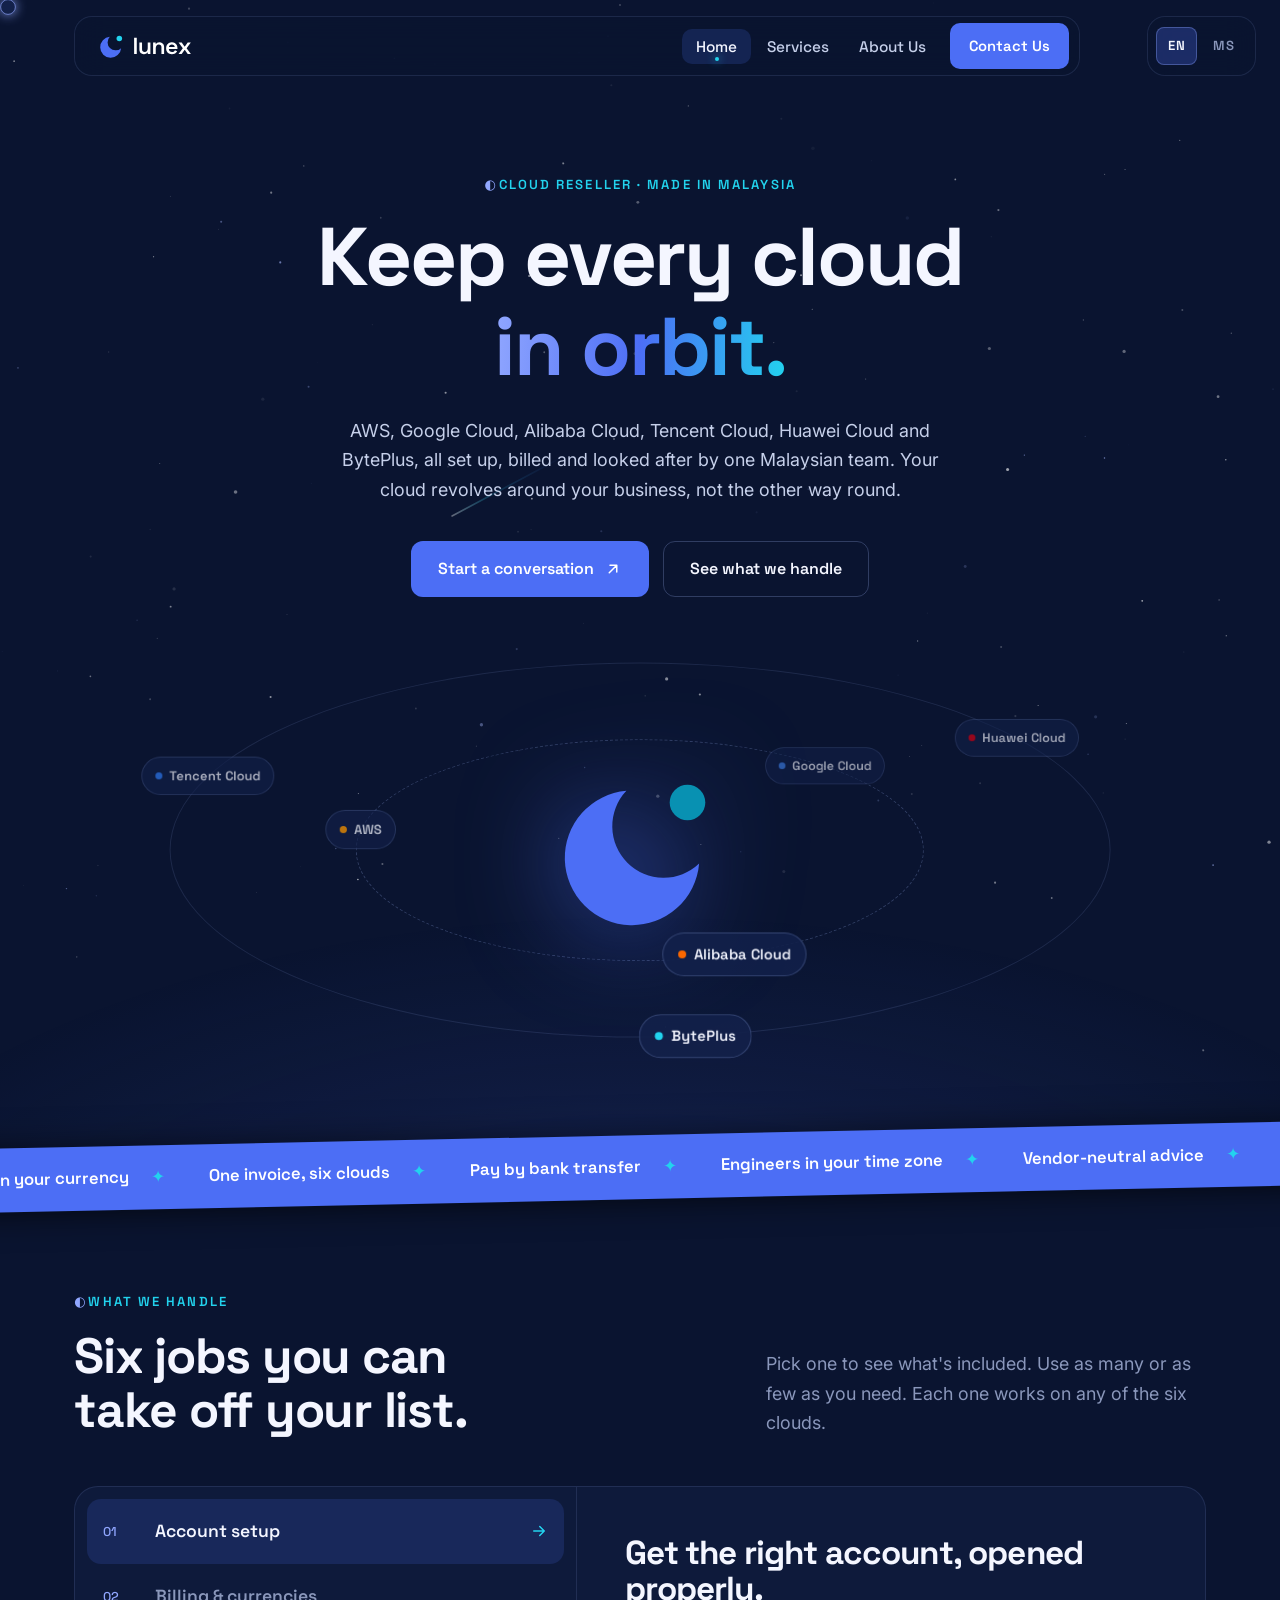
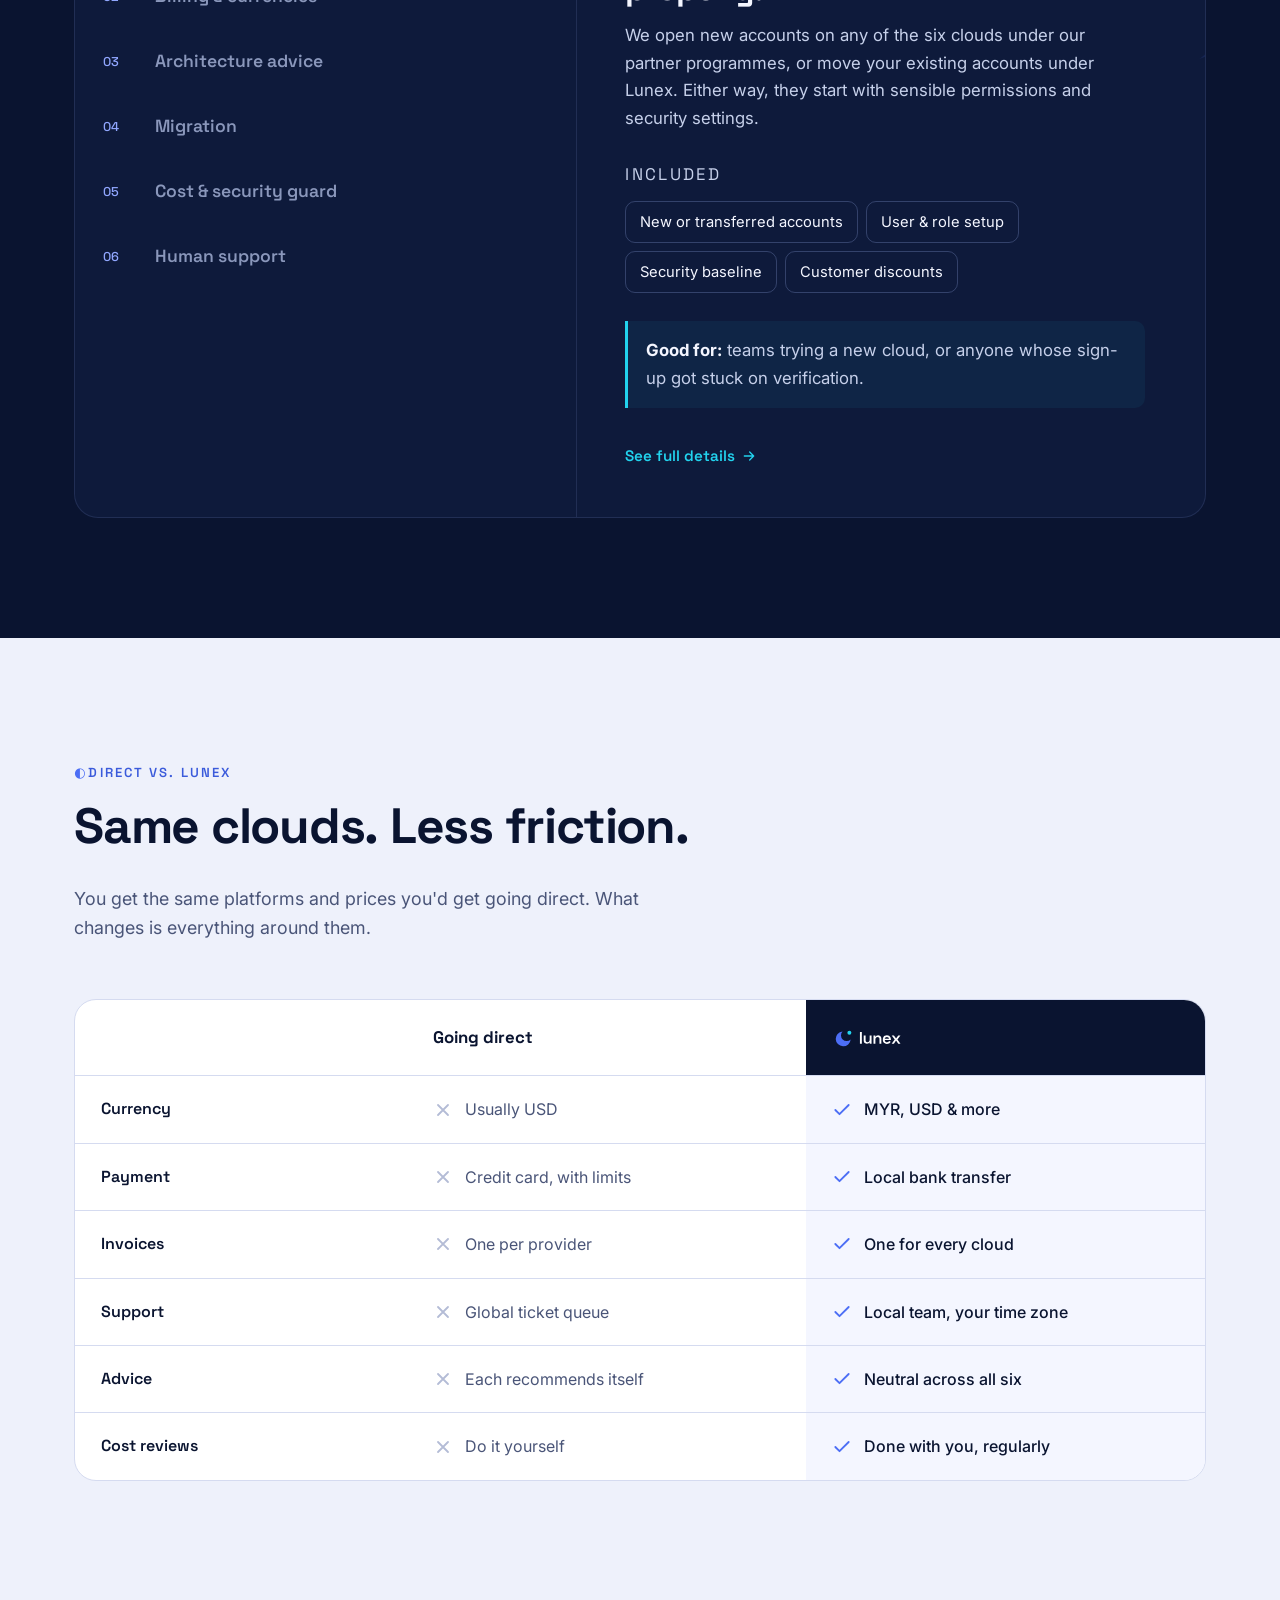
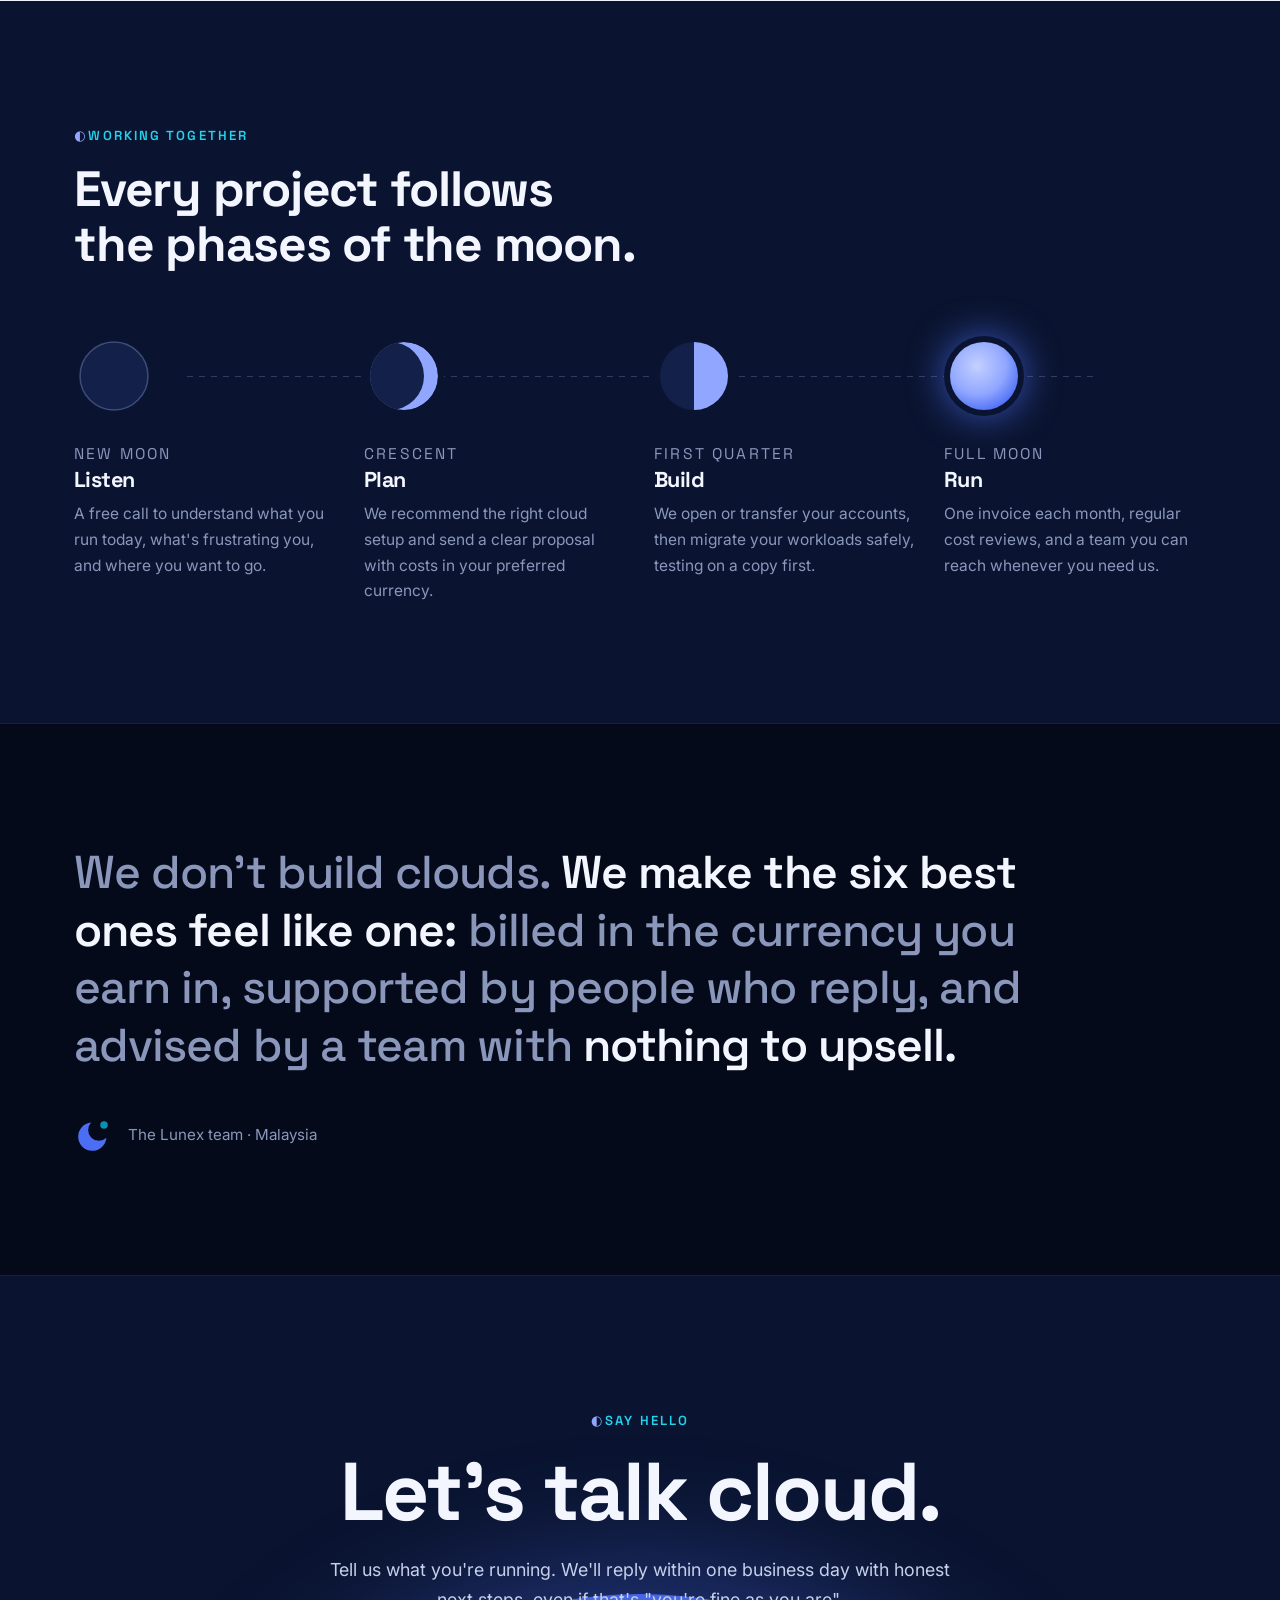
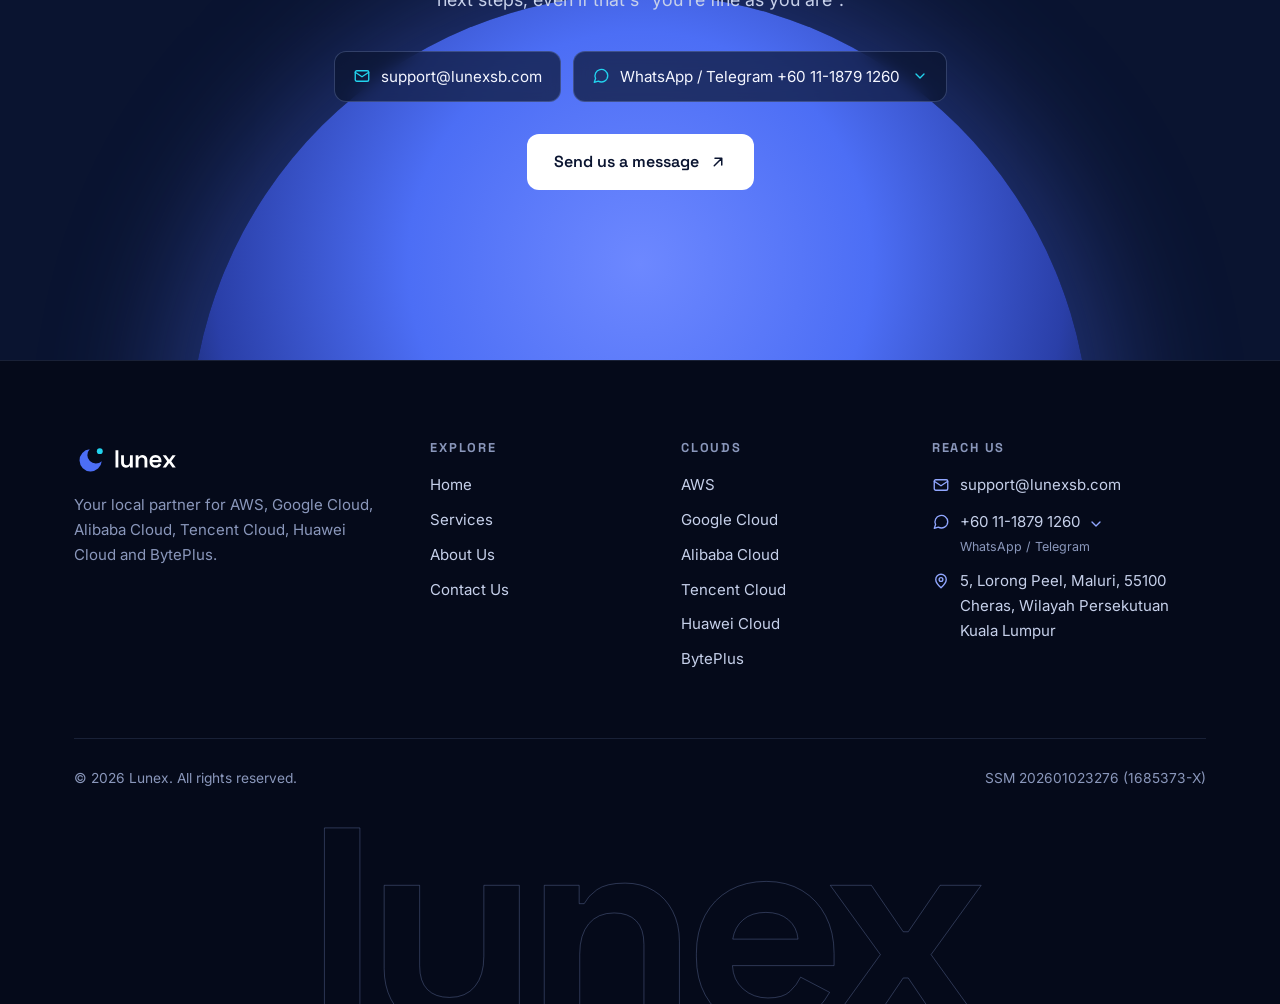
==== commit f9f5ebcb: "Move EN | MS switch into its own box beside the menu bar" ====
--- a/index.html
+++ b/index.html
@@ -15,7 +15,7 @@
   <link rel="preconnect" href="https://fonts.googleapis.com">
   <link rel="preconnect" href="https://fonts.gstatic.com" crossorigin>
   <link href="https://fonts.googleapis.com/css2?family=Inter:wght@400;500;600&family=Space+Grotesk:wght@500;600;700&display=swap" rel="stylesheet">
-  <link rel="stylesheet" href="css/style.css?v=8">
+  <link rel="stylesheet" href="css/style.css?v=9">
   <link rel="alternate" hreflang="en" href="index.html">
   <link rel="alternate" hreflang="ms" href="ms/index.html">
   <script>(function(d){try{if(!matchMedia("(prefers-reduced-motion: reduce)").matches){var s=sessionStorage;if(s.getItem("lx-trans"))d.classList.add("page-entering");else if(!s.getItem("lx-intro"))d.classList.add("intro-pending");}}catch(e){}setTimeout(function(){d.classList.remove("page-entering","intro-pending")},3000)})(document.documentElement)</script>
@@ -36,12 +36,12 @@
           <li><a class="nav__link" href="about.html">About Us</a></li>
           <li class="nav__cta"><a class="btn btn--primary btn--sm" href="contact.html">Contact Us</a></li>
         </ul>
-        <div class="lang" role="group" aria-label="Language / Bahasa"><a class="lang__opt is-on" data-lang="en" href="index.html" hreflang="en" aria-current="true">EN</a><a class="lang__opt" data-lang="ms" href="ms/index.html" hreflang="ms">MS</a></div>
         <button class="nav__toggle" type="button" aria-label="Open menu" aria-expanded="false" aria-controls="nav-menu">
           <span></span><span></span><span></span>
         </button>
       </nav>
     </div>
+    <div class="lang lang--float" role="group" aria-label="Language / Bahasa"><a class="lang__opt is-on" data-lang="en" href="index.html" hreflang="en" aria-current="true">EN</a><a class="lang__opt" data-lang="ms" href="ms/index.html" hreflang="ms">MS</a></div>
   </header>
 
   <main id="main">
@@ -347,6 +347,6 @@
     <div class="footer__word" aria-hidden="true">lunex</div>
   </footer>
 
-  <script src="js/main.js?v=8"></script>
+  <script src="js/main.js?v=9"></script>
 </body>
 </html>
--- a/css/style.css
+++ b/css/style.css
@@ -126,7 +126,27 @@
 }
 .lang__opt:hover { color: var(--heading); }
 .lang__opt.is-on { background: rgba(76,110,245,.28); color: var(--heading); box-shadow: inset 0 0 0 1px rgba(145,167,255,.35); }
-@media (max-width: 860px) { .lang { margin-left: auto; margin-right: 8px; } }
+/* Its own floating box, to the right of the menu bar */
+.lang--float {
+  position: absolute; top: 0; right: 24px; height: 60px; margin: 0; padding: 0 8px; gap: 4px;
+  border-radius: 18px; pointer-events: auto;
+  background: rgba(10, 20, 48, .55); border: 1px solid var(--line);
+  backdrop-filter: blur(16px); -webkit-backdrop-filter: blur(16px);
+  transition: background .3s, border-color .3s, box-shadow .3s;
+}
+.site-header.is-scrolled .lang--float { background: rgba(8, 15, 38, .88); border-color: var(--line-strong); box-shadow: 0 16px 40px -18px rgba(0,0,0,.7); }
+.lang--float .lang__opt { padding: 8px 12px; }
+/* When the window isn't wide enough for both side by side, shorten the menu bar to make room */
+@media (max-width: 1479px) { .site-header > .container { padding-right: 150px; } }
+@media (max-width: 860px) {
+  .site-header .nav .nav__menu { right: -126px; }   /* dropdown still spans the full width */
+}
+@media (max-width: 640px) {
+  .site-header > .container { padding-right: 132px; }
+  .lang--float { right: 16px; padding: 0 6px; }
+  .lang--float .lang__opt { padding: 7px 9px; }
+  .site-header .nav .nav__menu { right: -116px; }
+}
 .nav__cta .btn.is-active { box-shadow: 0 0 0 2px var(--navy-900), 0 0 0 4px var(--cyan); }
 .nav__toggle {
   display: none; width: 42px; height: 42px; border-radius: 10px; border: 1px solid var(--line-strong);
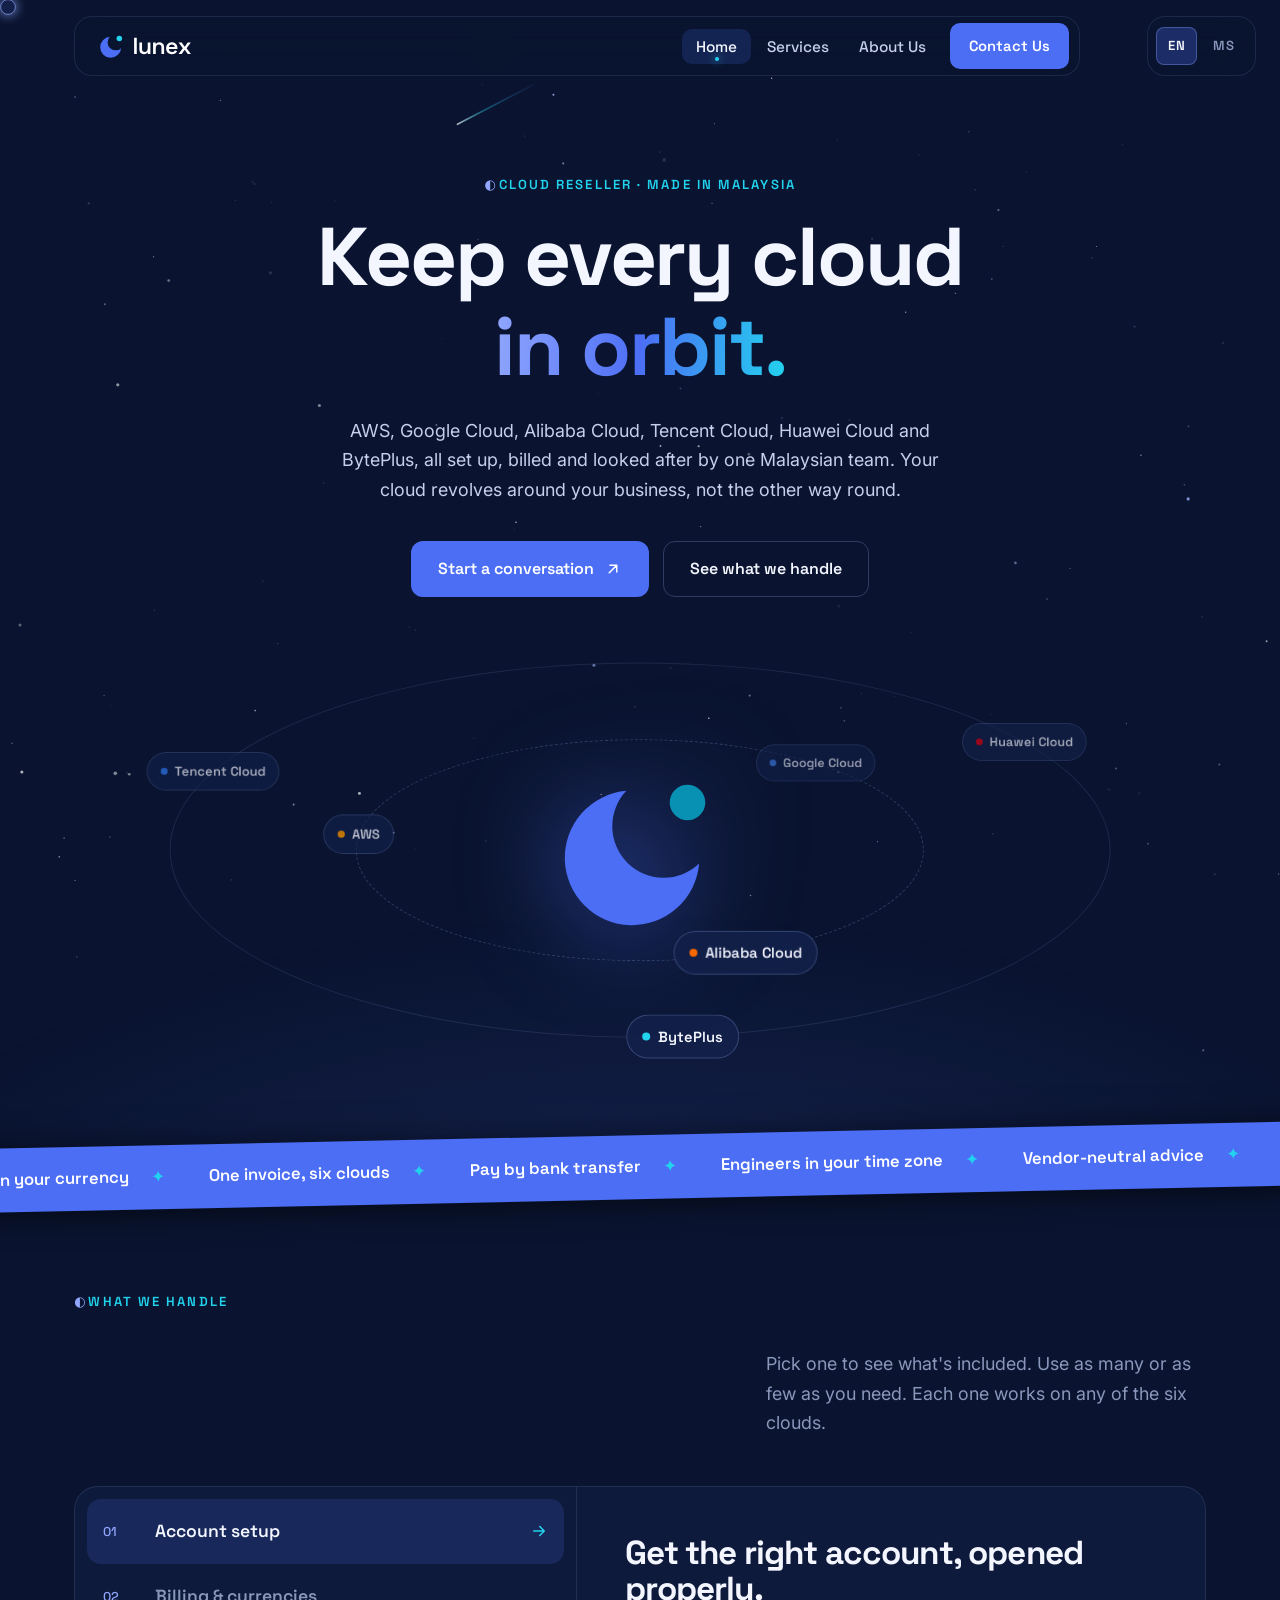
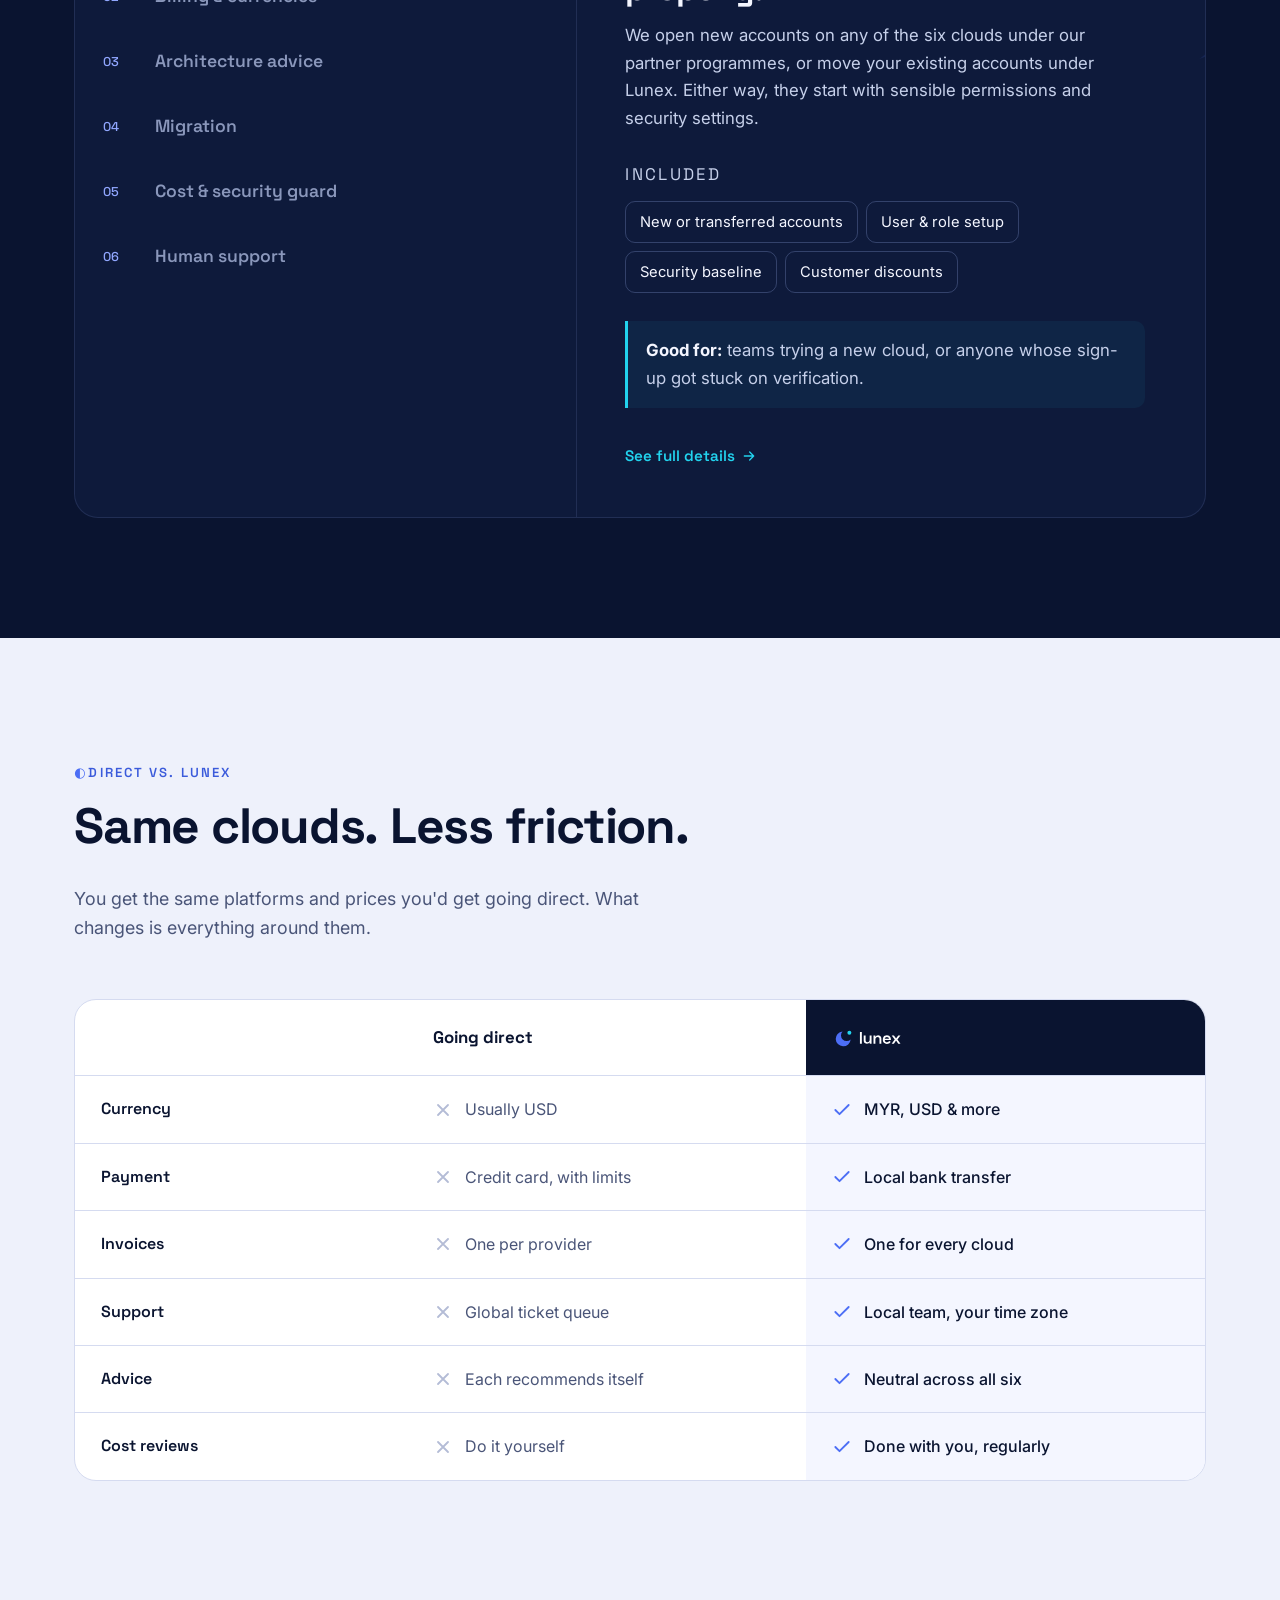
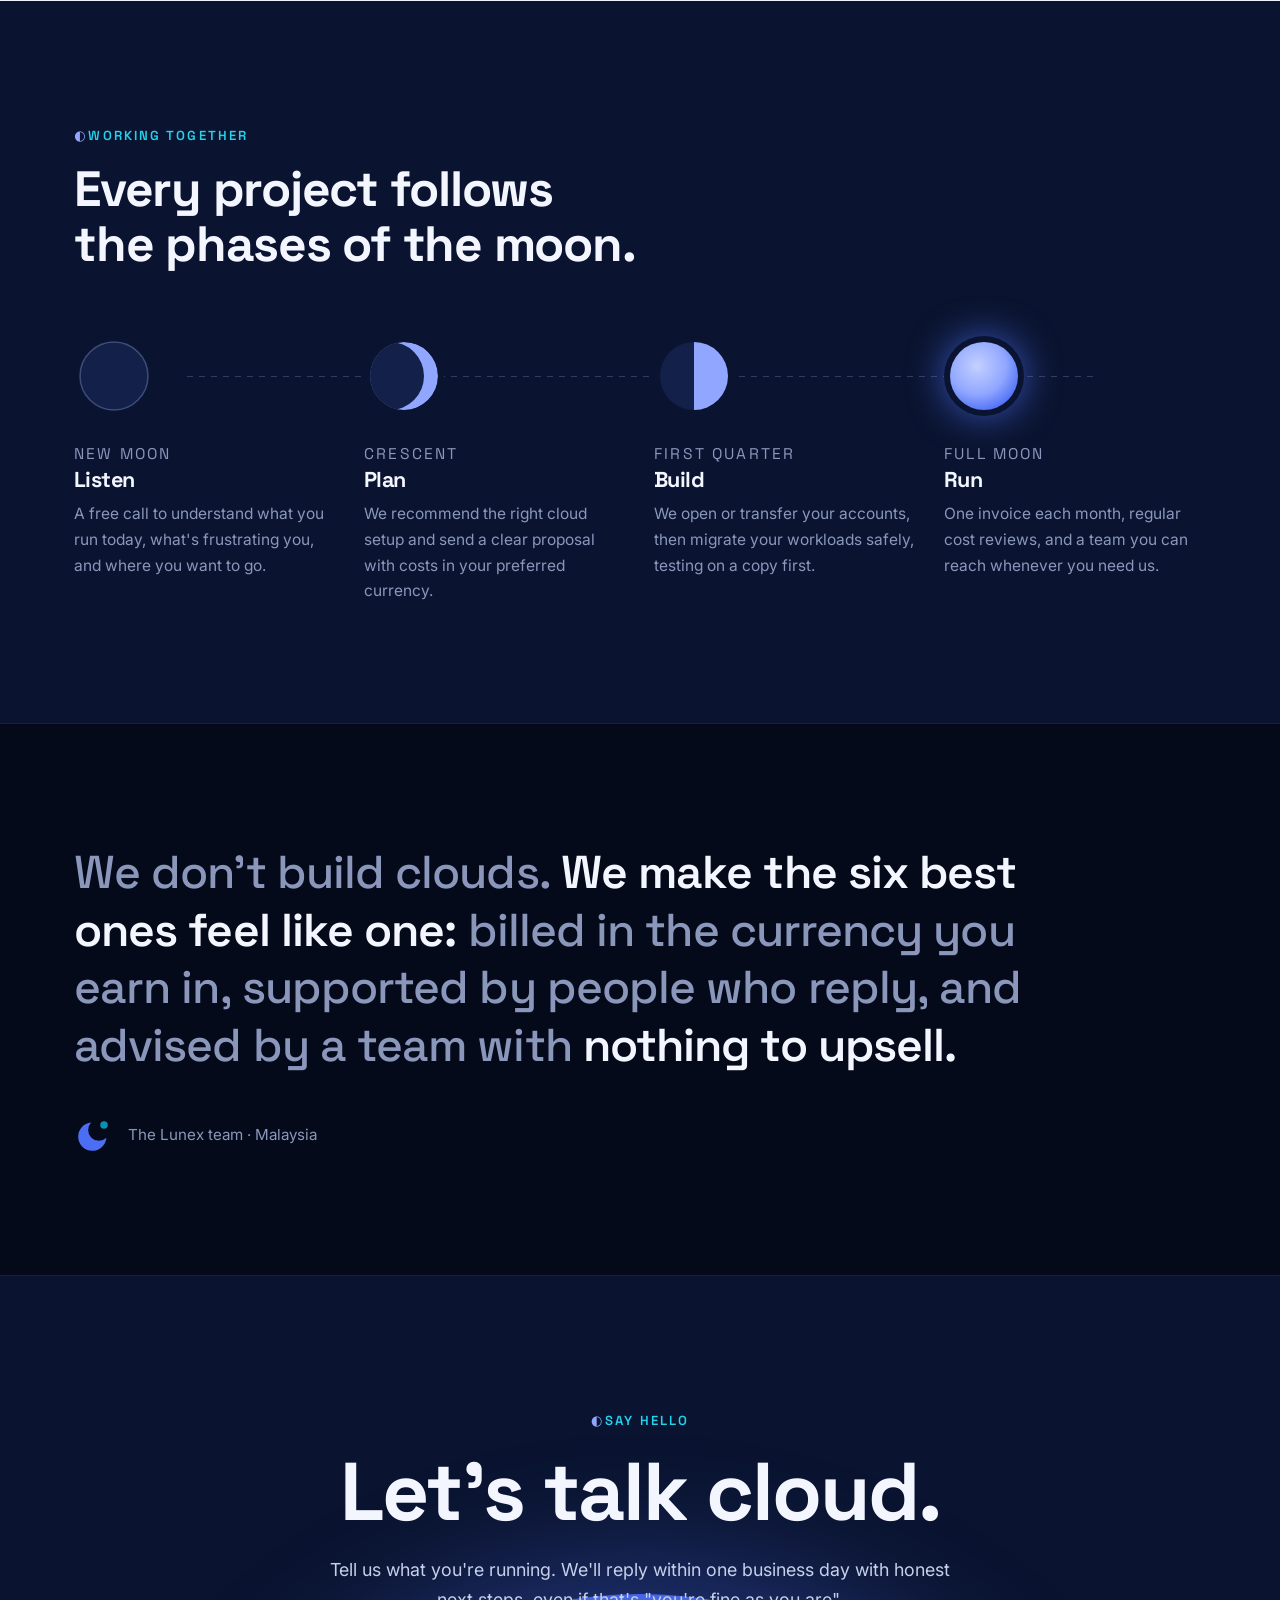
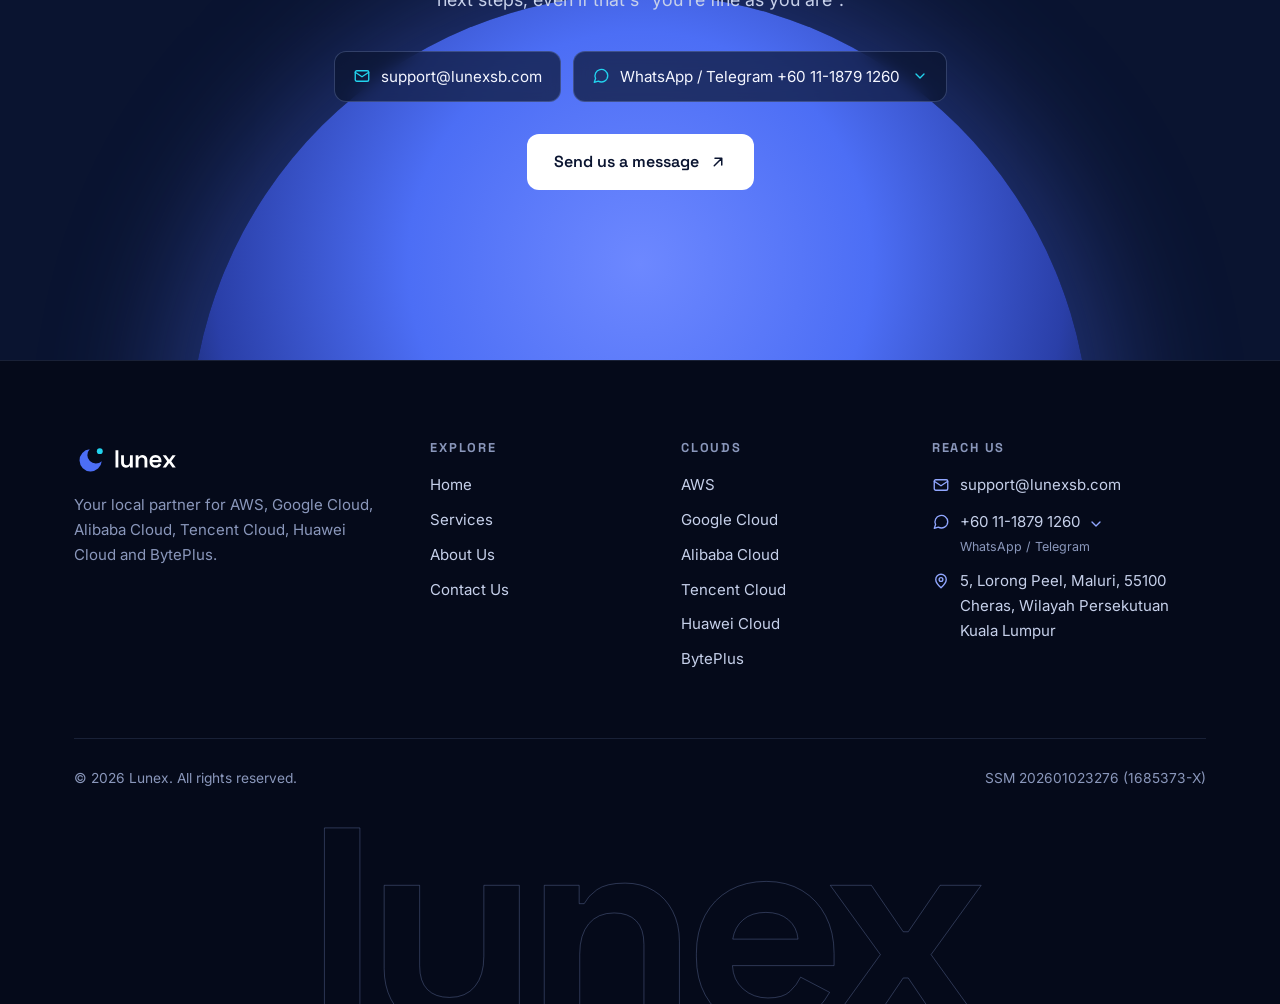
==== commit 6a776a67: "Remove outdated placeholder comments" ====
--- a/index.html
+++ b/index.html
@@ -270,7 +270,6 @@
     </section>
 
     <!-- ============ Moonrise contact ============ -->
-    <!-- Placeholder contact details use ** for values still to be confirmed. -->
     <section class="moonrise">
       <div class="container">
         <p class="kicker reveal">Say hello</p>
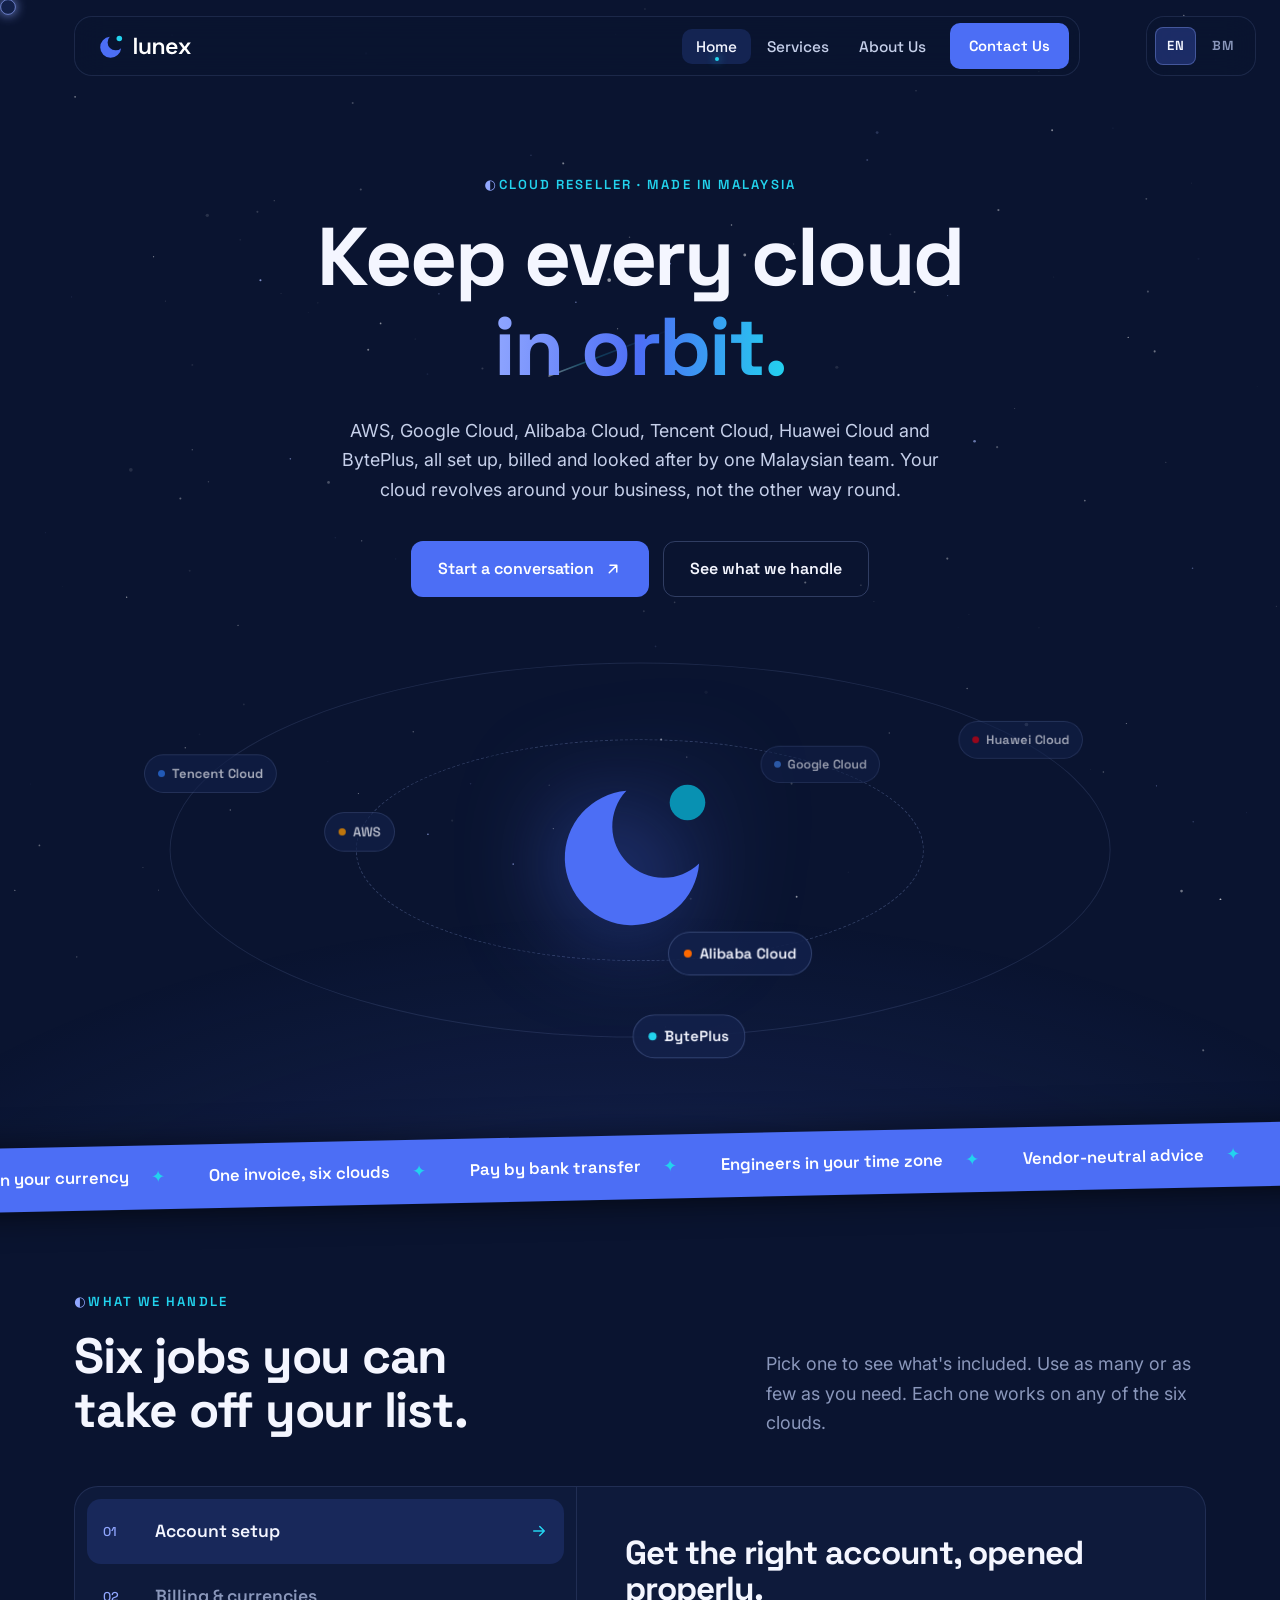
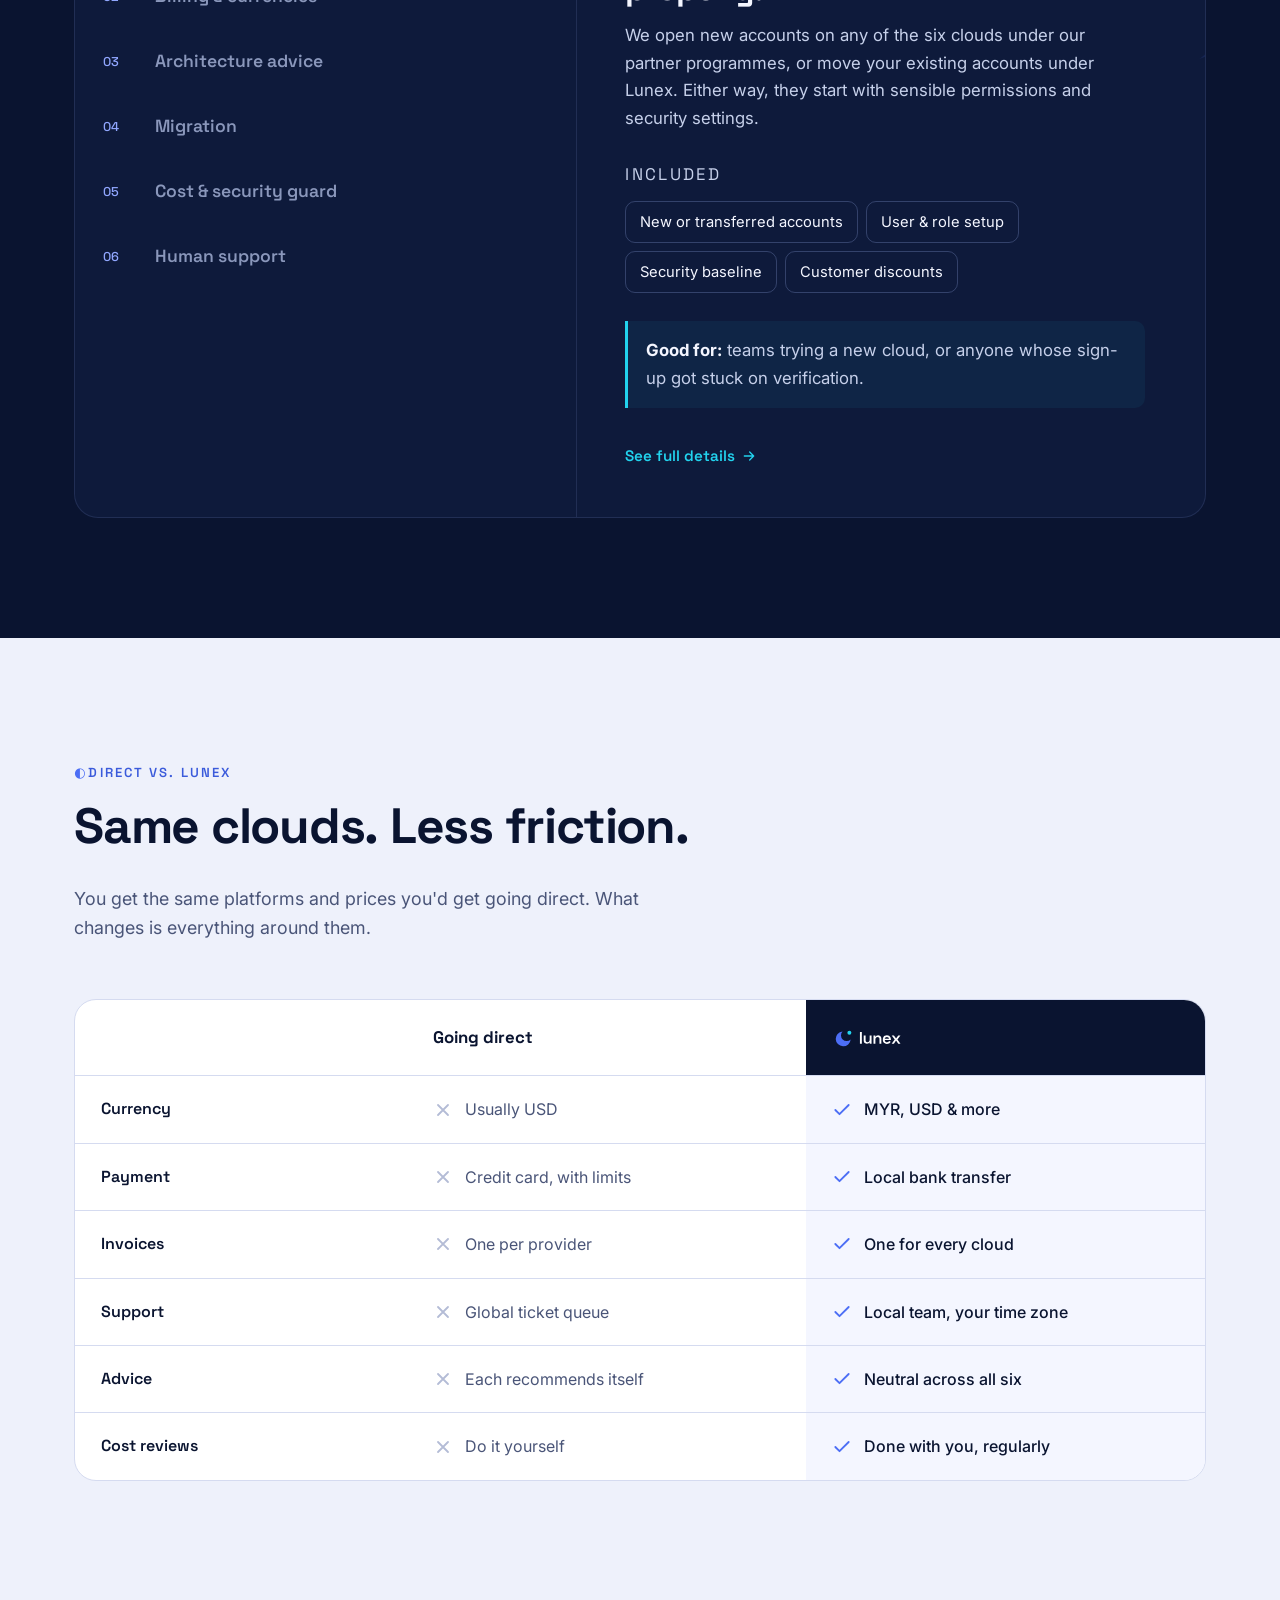
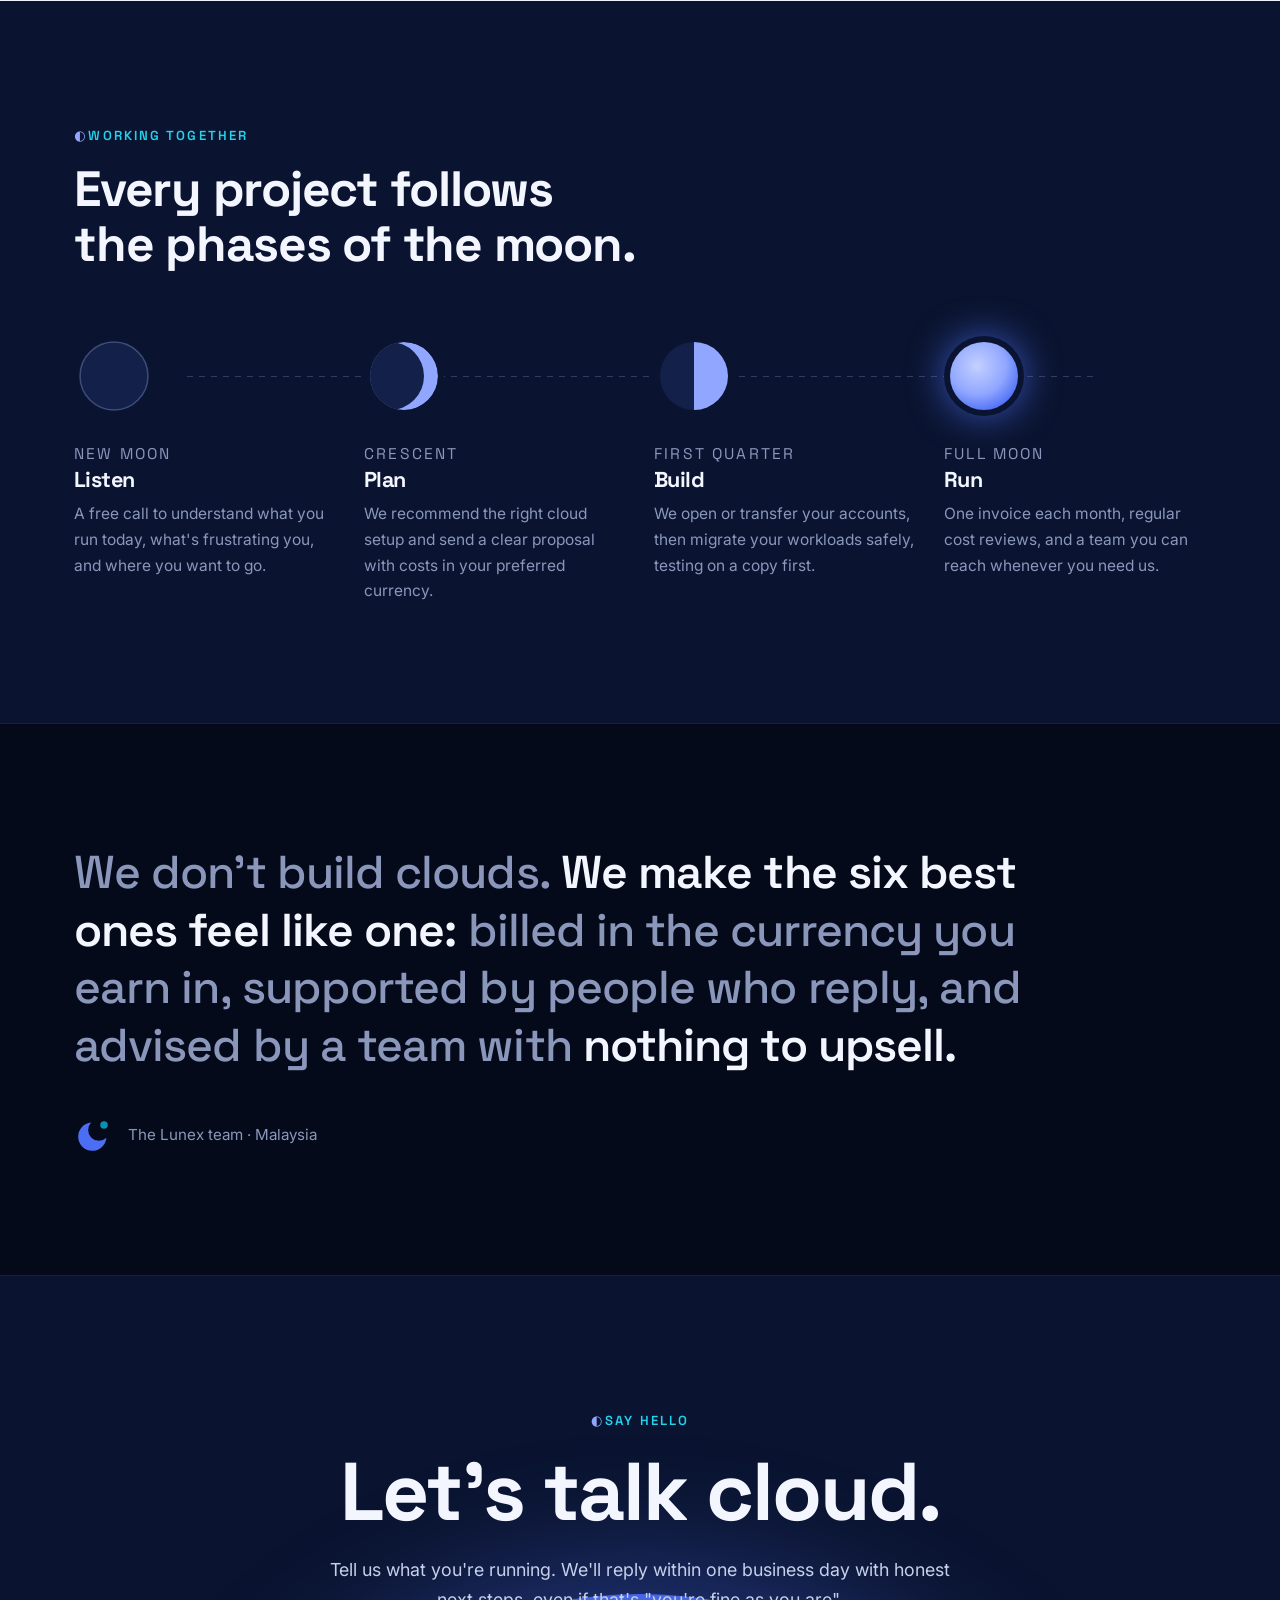
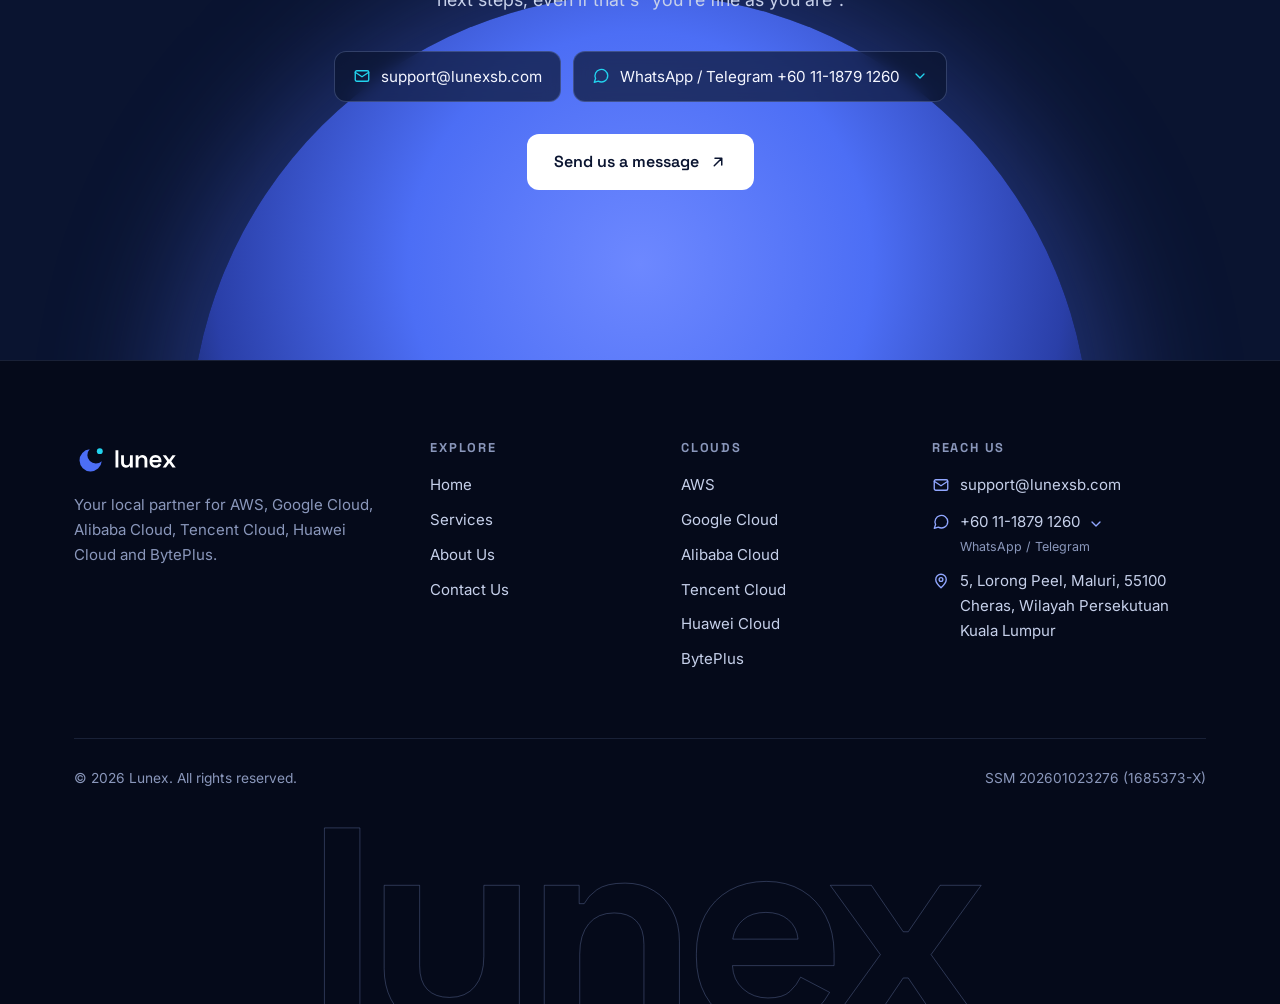
==== commit be15fb07: "Rename language switch label from MS to BM Language code stays "ms" (ISO 639-1) for lang/hreflang; o" ====
--- a/index.html
+++ b/index.html
@@ -41,7 +41,7 @@
         </button>
       </nav>
     </div>
-    <div class="lang lang--float" role="group" aria-label="Language / Bahasa"><a class="lang__opt is-on" data-lang="en" href="index.html" hreflang="en" aria-current="true">EN</a><a class="lang__opt" data-lang="ms" href="ms/index.html" hreflang="ms">MS</a></div>
+    <div class="lang lang--float" role="group" aria-label="Language / Bahasa"><a class="lang__opt is-on" data-lang="en" href="index.html" hreflang="en" aria-current="true">EN</a><a class="lang__opt" data-lang="ms" href="ms/index.html" hreflang="ms">BM</a></div>
   </header>
 
   <main id="main">
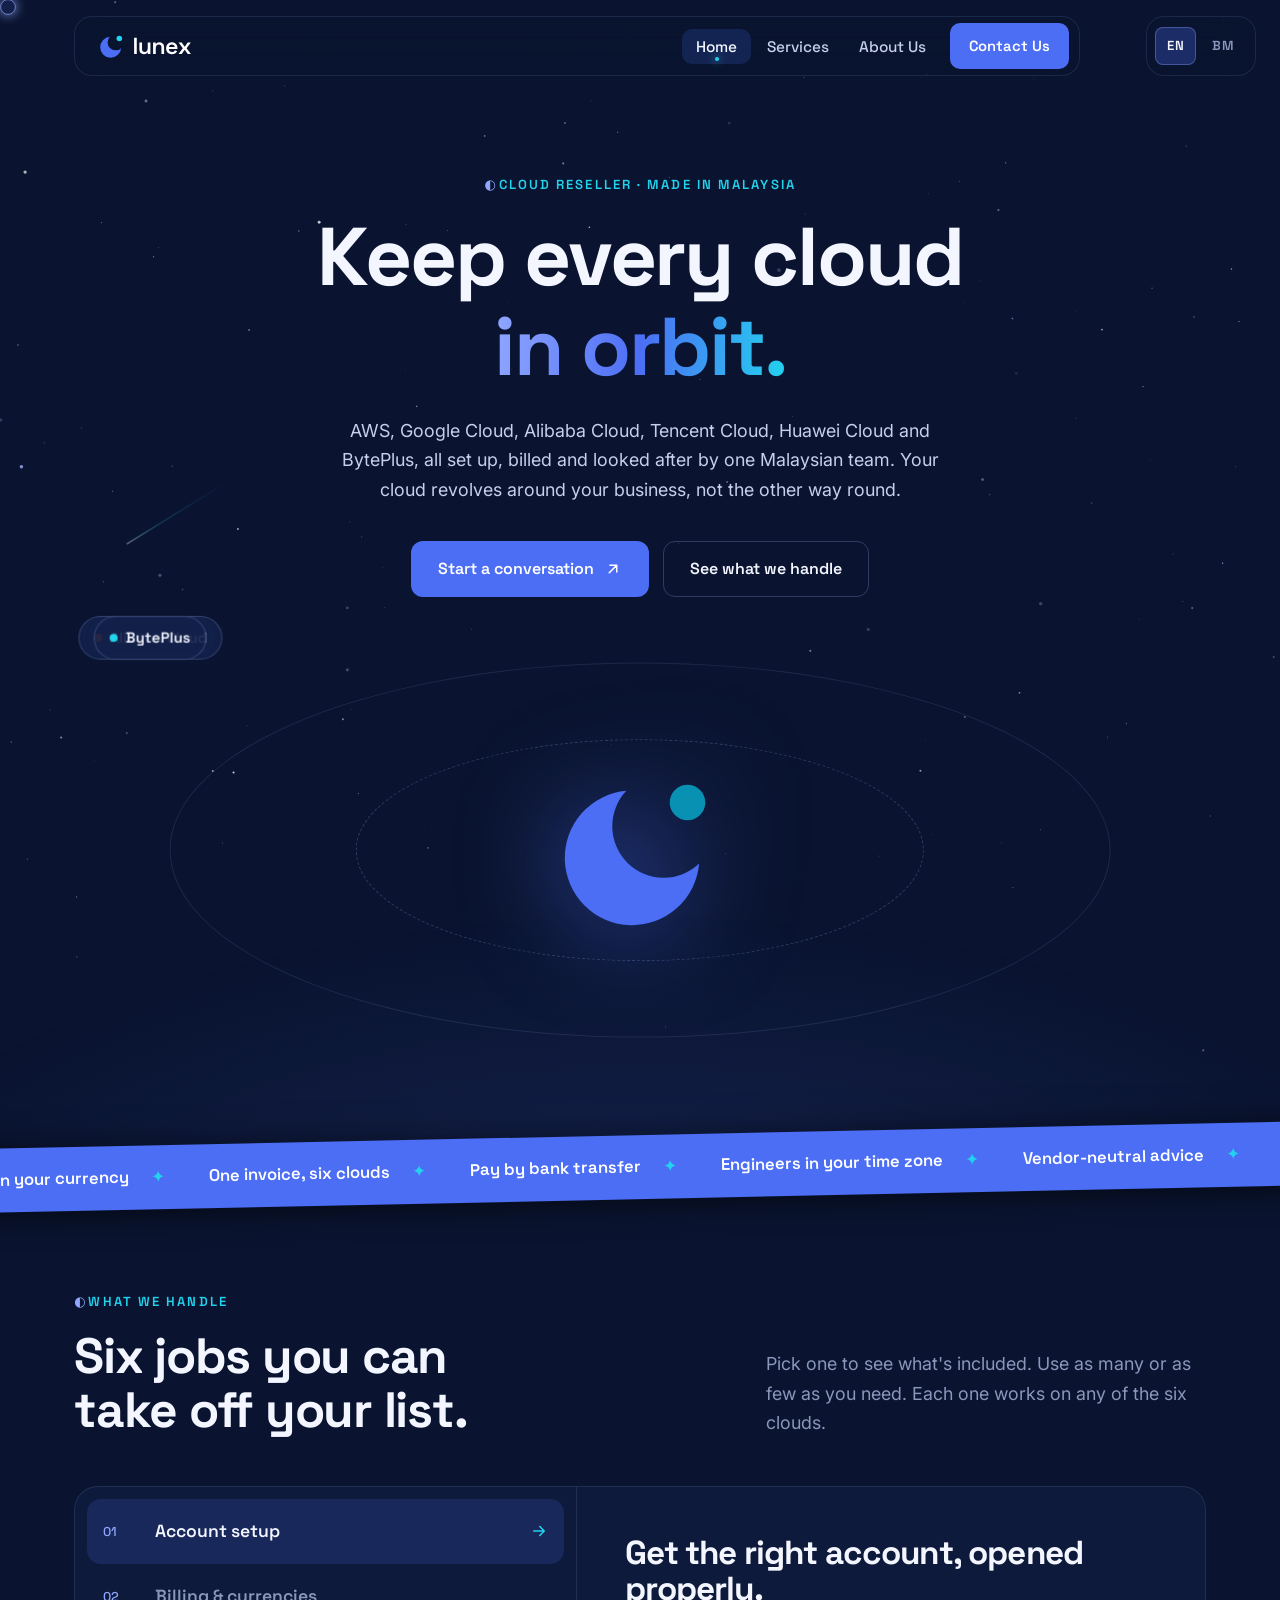
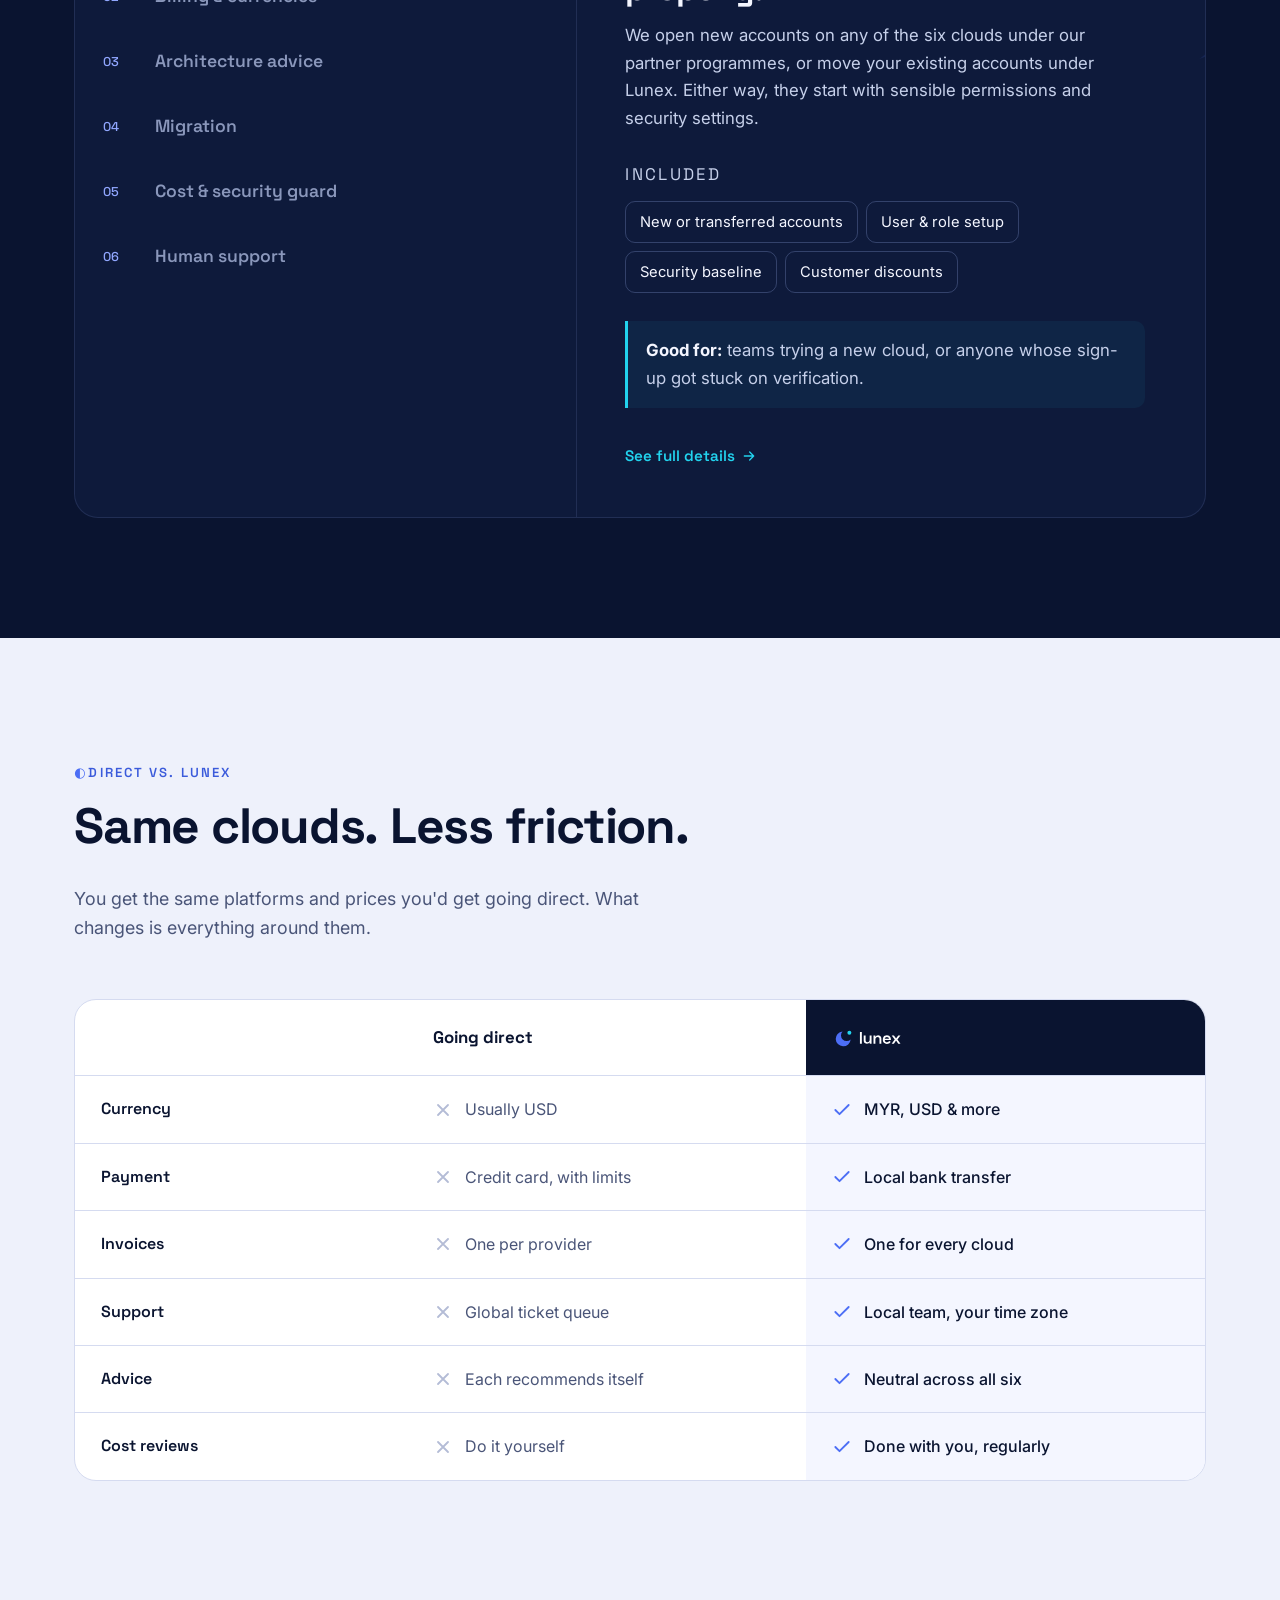
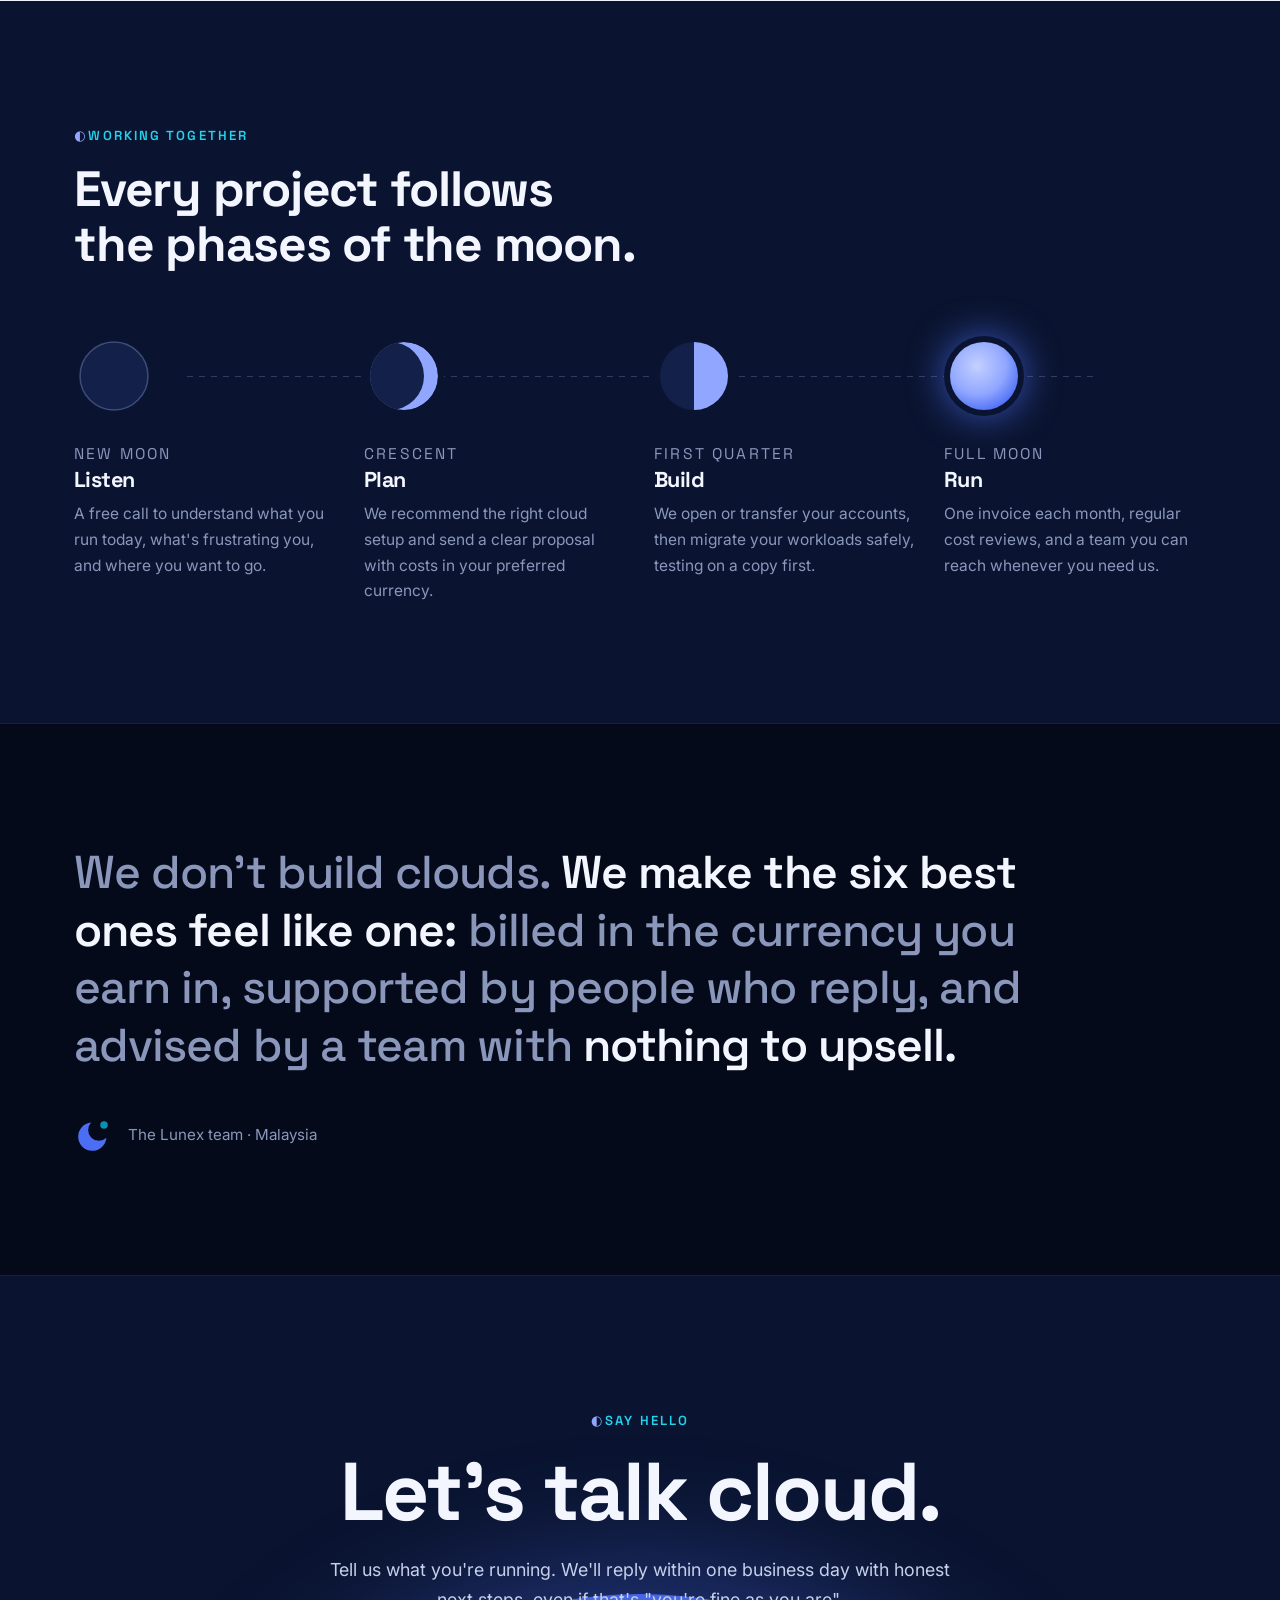
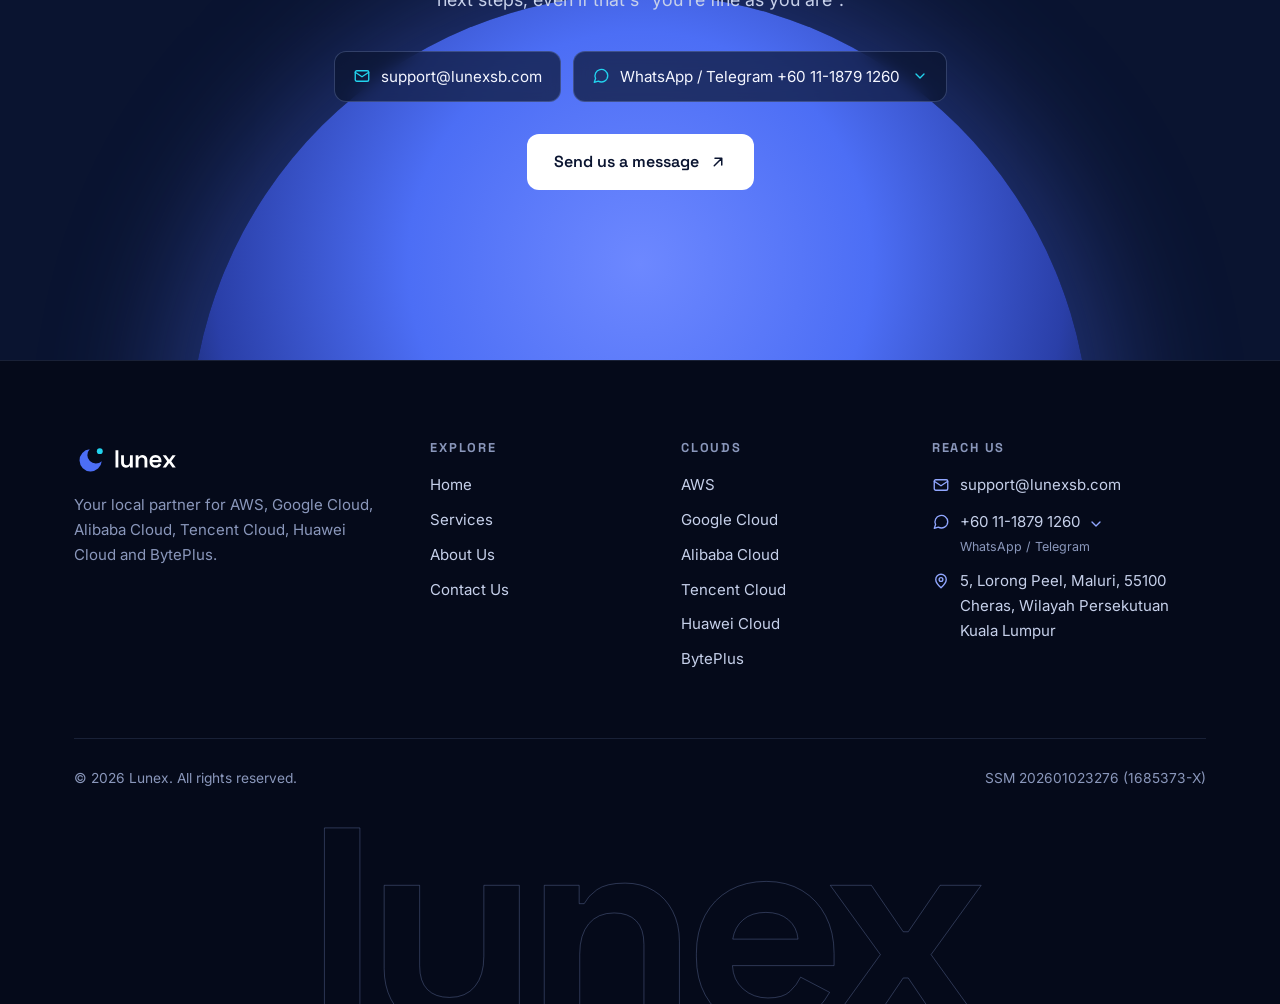
==== commit 91b87ad7: "Move Malay pages from /ms/ to /bm/ Old /ms/ URLs now redirect to /bm/. The lang/hreflang code stays " ====
--- a/index.html
+++ b/index.html
@@ -17,7 +17,7 @@
   <link href="https://fonts.googleapis.com/css2?family=Inter:wght@400;500;600&family=Space+Grotesk:wght@500;600;700&display=swap" rel="stylesheet">
   <link rel="stylesheet" href="css/style.css?v=9">
   <link rel="alternate" hreflang="en" href="index.html">
-  <link rel="alternate" hreflang="ms" href="ms/index.html">
+  <link rel="alternate" hreflang="ms" href="bm/index.html">
   <script>(function(d){try{if(!matchMedia("(prefers-reduced-motion: reduce)").matches){var s=sessionStorage;if(s.getItem("lx-trans"))d.classList.add("page-entering");else if(!s.getItem("lx-intro"))d.classList.add("intro-pending");}}catch(e){}setTimeout(function(){d.classList.remove("page-entering","intro-pending")},3000)})(document.documentElement)</script>
 </head>
 <body>
@@ -41,7 +41,7 @@
         </button>
       </nav>
     </div>
-    <div class="lang lang--float" role="group" aria-label="Language / Bahasa"><a class="lang__opt is-on" data-lang="en" href="index.html" hreflang="en" aria-current="true">EN</a><a class="lang__opt" data-lang="ms" href="ms/index.html" hreflang="ms">BM</a></div>
+    <div class="lang lang--float" role="group" aria-label="Language / Bahasa"><a class="lang__opt is-on" data-lang="en" href="index.html" hreflang="en" aria-current="true">EN</a><a class="lang__opt" data-lang="ms" href="bm/index.html" hreflang="ms">BM</a></div>
   </header>
 
   <main id="main">
